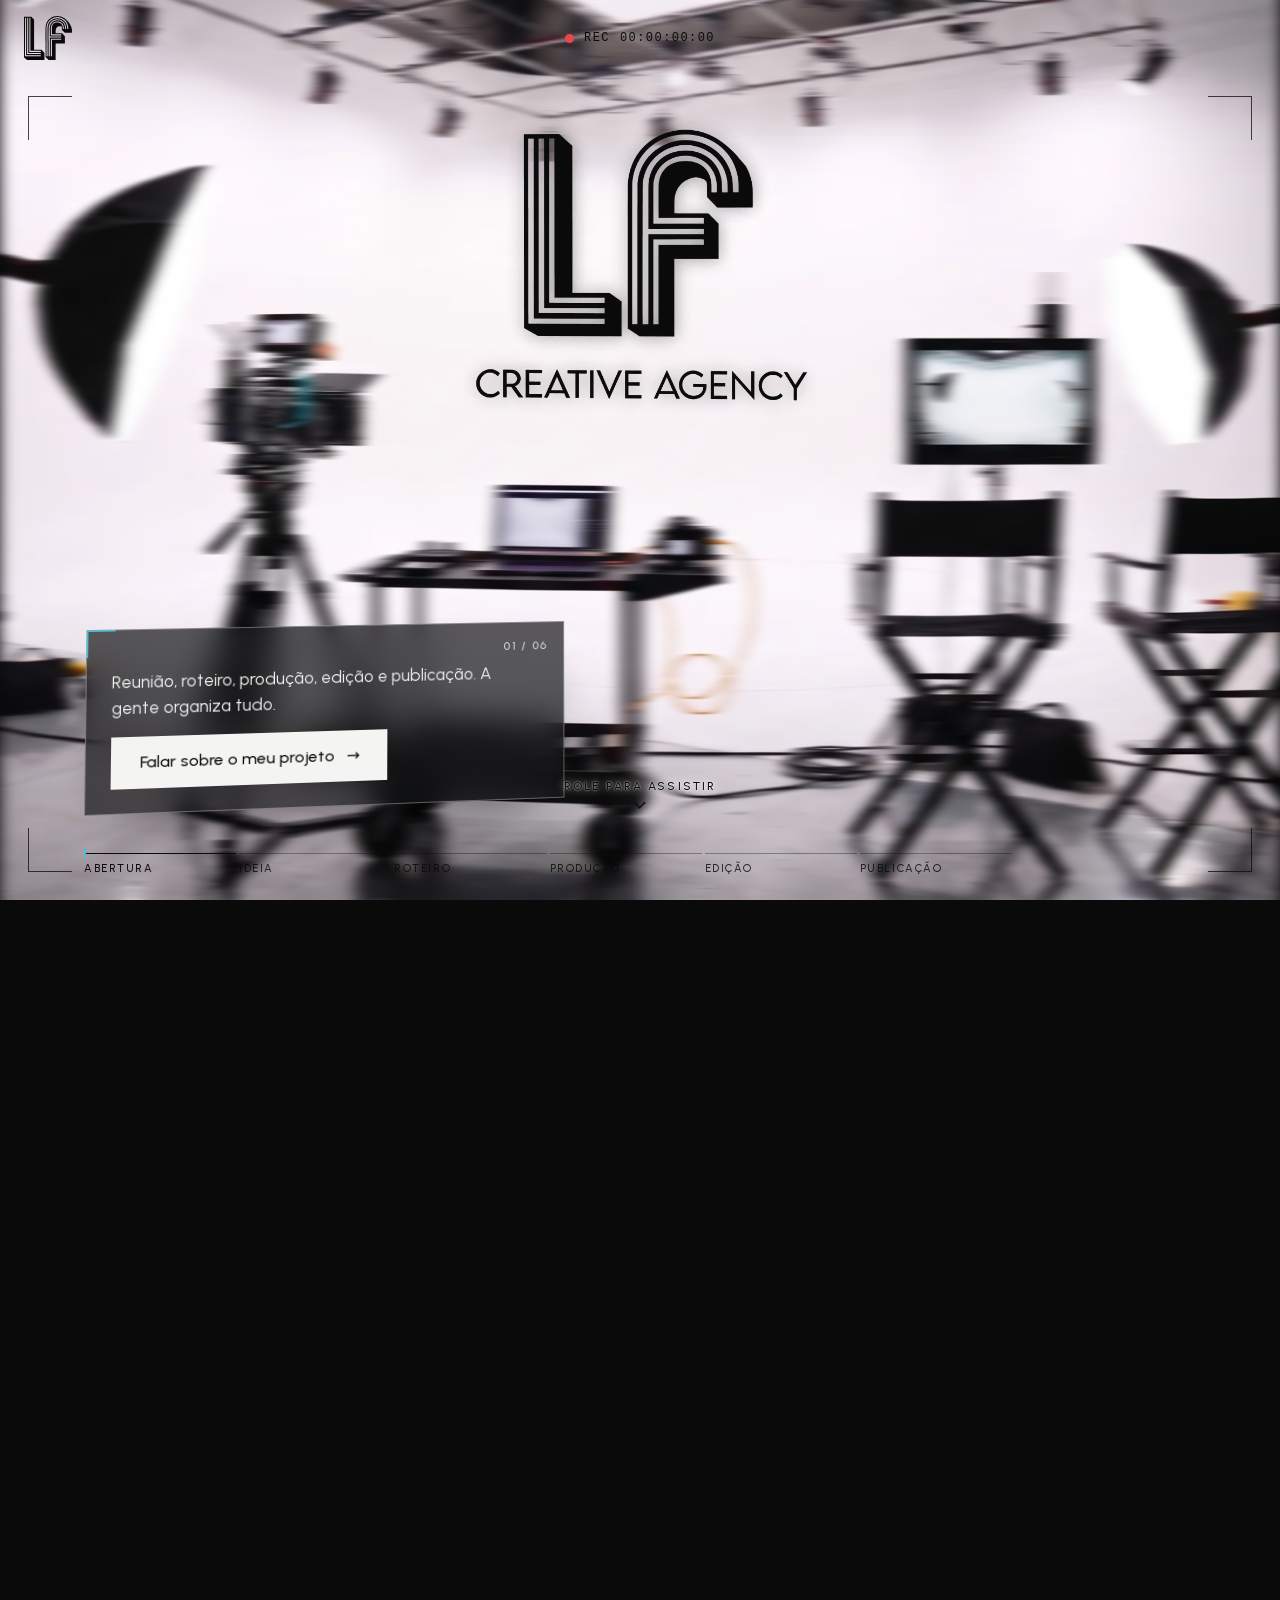
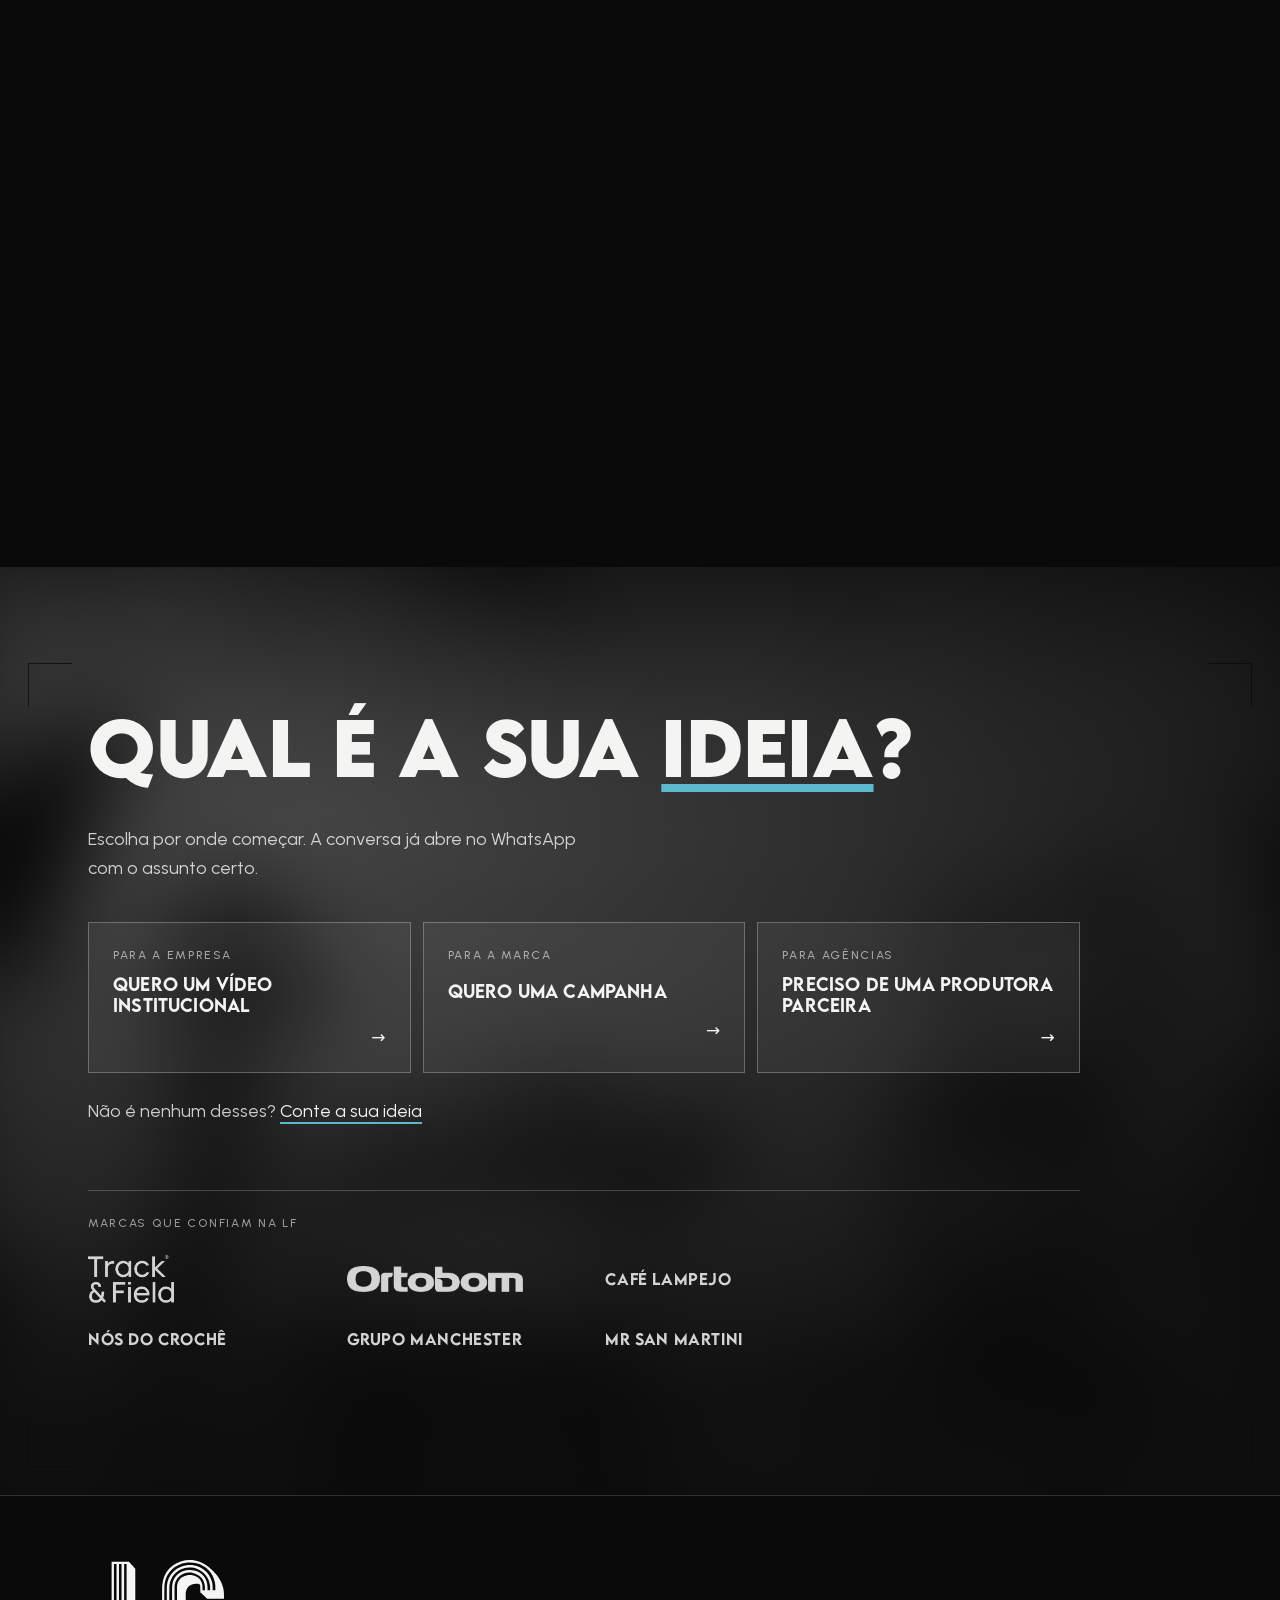
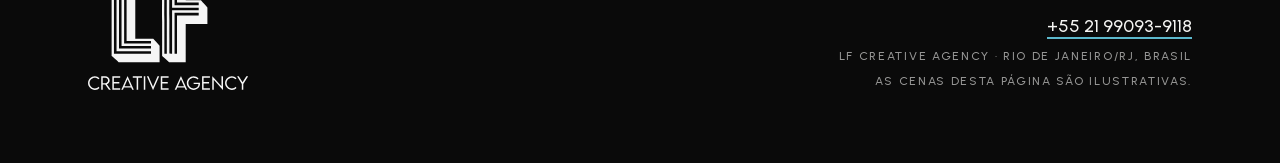
==== audiovisual/index.html @ ac3bd22b "LP de audiovisual: vídeos verticais leves para celular Co-Authored-By: Claude Sonnet 5.5 <noreply@an" ====
<!DOCTYPE html>
<html lang="pt-BR">
<head>
<meta charset="UTF-8">
<meta name="viewport" content="width=device-width, initial-scale=1.0">
<title>Produção audiovisual | LF Creative Agency</title>
<meta name="description" content="Reunião, roteiro, produção, edição e publicação. A LF Creative organiza a produção audiovisual da sua empresa, da ideia à tela.">
<meta name="theme-color" content="#0A0A0A">
<!-- PRÉVIA: página no ar sem indexação. Remover esta linha quando estiver pronta para o público. -->
<meta name="robots" content="noindex, nofollow">
<link rel="canonical" href="https://lfcreative.com.br/audiovisual/">

<!-- Open Graph -->
<meta property="og:title" content="Produção audiovisual | LF Creative Agency">
<meta property="og:description" content="Reunião, roteiro, produção, edição e publicação. A gente organiza tudo.">
<meta property="og:image" content="https://lfcreative.com.br/audiovisual/assets/img/og-audiovisual.jpg">
<meta property="og:image:width" content="1200">
<meta property="og:image:height" content="630">
<meta property="og:type" content="website">
<meta property="og:url" content="https://lfcreative.com.br/audiovisual/">
<meta name="twitter:card" content="summary_large_image">

<script type="application/ld+json">{"@context": "https://schema.org", "@type": "ProfessionalService", "name": "LF Creative Agency", "url": "https://lfcreative.com.br/audiovisual/", "image": "https://lfcreative.com.br/audiovisual/assets/img/og-audiovisual.jpg", "telephone": "+55 21 99093-9118", "address": {"@type": "PostalAddress", "addressLocality": "Rio de Janeiro", "addressRegion": "RJ", "addressCountry": "BR"}, "areaServed": "BR", "description": "Produção audiovisual para empresas: reunião, roteiro, produção, filmagem, edição e publicação.", "makesOffer": [{"@type": "Offer", "itemOffered": {"@type": "Service", "name": "Filme publicitário"}}, {"@type": "Offer", "itemOffered": {"@type": "Service", "name": "Vídeo institucional"}}, {"@type": "Offer", "itemOffered": {"@type": "Service", "name": "Fashion film"}}, {"@type": "Offer", "itemOffered": {"@type": "Service", "name": "Conteúdo para redes sociais"}}]}</script>

<link rel="icon" href="../favicon.ico" sizes="any">
<link rel="icon" type="image/png" sizes="32x32" href="../favicon-32x32.png">
<link rel="apple-touch-icon" sizes="180x180" href="../apple-touch-icon.png">

<link rel="preload" href="assets/fonts/lemonmilk-bold.woff2" as="font" type="font/woff2" crossorigin>
<link rel="preload" href="assets/fonts/urbanist-latin.woff2" as="font" type="font/woff2" crossorigin>

<link rel="stylesheet" href="base.css?v=2026-10-12a">
<link rel="stylesheet" href="audiovisual.css?v=2026-10-21a">

<!-- Google Tag Manager: colar o mesmo snippet da LP geral quando o ID real existir -->
</head>
<body>
<script>document.documentElement.classList.add('carregando')</script>
<div class="claquete" aria-hidden="true">
  <img src="assets/img/logo-lf-monograma-preto.svg" alt="" width="72" height="66">
  <span></span>
</div>
<!-- Google Tag Manager (noscript): colar junto com o snippet do head -->

<!-- Desfoque de movimento horizontal, usado no giro de câmera entre as cenas -->
<svg width="0" height="0" style="position:absolute" aria-hidden="true" focusable="false">
  <filter id="borrao-h" x="-8%" width="116%" y="0" height="100%" color-interpolation-filters="sRGB"><feGaussianBlur in="SourceGraphic" stdDeviation="0 0"/></filter>
</svg>

<a class="pular" href="#conteudo">Pular para o conteúdo</a>

<header class="cabecalho">
  <div class="container">
    <a href="../" class="marca" aria-label="LF Creative Agency, página inicial">
      <img src="assets/img/logo-lf-monograma-preto.svg" alt="LF Creative Agency" width="48" height="44">
    </a>
    <a class="btn btn-compacto" data-cta="av_header_whatsapp" href="https://wa.me/5521990939118?text=Ol%C3%A1%2C%20vim%20pela%20p%C3%A1gina%20de%20produ%C3%A7%C3%A3o%20audiovisual%20e%20quero%20falar%20com%20a%20LF%20Creative." target="_blank" rel="noopener"><svg class="ico-wa" viewBox="0 0 24 24" width="18" height="18" aria-hidden="true"><path fill="none" stroke="currentColor" stroke-width="1.8" stroke-linejoin="round" d="M4 5h16v11H10l-6 4z"/></svg>Fale com a gente</a>
  </div>
</header>

<main id="conteudo">

<!-- FILME: seis cenas, do set à entrega. Com JS vira um palco fixo que troca de cena na rolagem;
     sem JS ou com "reduzir movimento", as cenas ficam empilhadas como seções comuns. -->
<section class="filme" id="filme" aria-label="Produção audiovisual em seis cenas">
  <div class="palco">
    <article class="cena cena-abertura" id="cena-abertura" data-nome="Abertura" style="--foco:50%" data-tom="claro" data-video="assets/video/set.mp4">
      <div class="cena-midia">
        <img src="assets/img/cena-set-1920.webp" srcset="assets/img/cena-set-1100.webp 1100w, assets/img/cena-set-1920.webp 1920w" sizes="100vw" width="1920" height="1072" alt="Estúdio de gravação montado, com fundo infinito branco, câmera, monitor de direção e duas cadeiras vazias." decoding="async" fetchpriority="high">
      </div>
      <div class="cena-texto">
        <div class="cena-titulo">
          <!-- Vinheta 3D aprovada do logo (ID VISUAL/Vinheta do logo), em silhueta preta lisa, sem brilho, com fundo transparente (WebM com alfa; HEVC com alfa no Safari). Toca uma vez e para no quadro final. -->
          <video class="logo-3d" muted playsinline preload="none" aria-hidden="true" width="700" height="600"></video>
          <img class="logo-fixo" src="assets/img/logo-lf-preto.svg" alt="LF Creative Agency" width="160" height="130">
          <h1 class="so-leitor">LF Creative Agency: produção audiovisual</h1>   <!-- título só para o Google e leitores de tela -->
        </div>
        <div class="cena-painel">
          <p class="cena-apoio">Reunião, roteiro, produção, edição e publicação. A gente organiza tudo.</p>
          <a class="btn" data-cta="av_abertura_whatsapp" href="https://wa.me/5521990939118?text=Ol%C3%A1%2C%20vi%20a%20p%C3%A1gina%20de%20produ%C3%A7%C3%A3o%20audiovisual%20da%20LF%20e%20quero%20conversar%20sobre%20um%20projeto%20de%20v%C3%ADdeo." target="_blank" rel="noopener">Falar sobre o meu projeto</a>
          <p class="cena-numero rotulo" aria-hidden="true">01 / 06</p>
        </div>
      </div>
    </article>
    <!-- Capítulos do filme (19/10/2026). Cada vídeo com data-uma-vez toca uma vez e para no último quadro;
         depois aparece a seta "Continuar" e, sem clique em 2 s, a página desce sozinha.
         data-entrada="continua": a cena entra por fusão, sem giro, porque continua a imagem da anterior. -->
    <article class="cena" id="cena-ideia" data-nome="Ideia" data-compacto data-lado-cel="topo" style="--foco:50%; --painel-l:30rem" data-video="assets/video/ideia.mp4" data-uma-vez data-dur="8.7">
      <div class="cena-midia">
        <img src="assets/img/cena-ideia-1920.webp" srcset="assets/img/cena-ideia-1100.webp 1100w, assets/img/cena-ideia-1920.webp 1920w" sizes="100vw" width="1920" height="1072" alt="Um avião de papel voa sobre a orla do Rio de Janeiro ao entardecer e entra pela janela de um apartamento até pousar numa mesa de trabalho." decoding="async" loading="lazy">
      </div>
      <div class="cena-texto">
        <div class="cena-painel">
          <div class="cena-titulo">
            <h2>Tudo começa<br> com uma <em>ideia</em></h2>
          </div>
          <p class="cena-apoio">Pode ser um rascunho, uma frase ou só uma vontade.</p>
          <a class="cena-link" data-cta="av_ideia" href="https://wa.me/5521990939118?text=Ol%C3%A1%2C%20vi%20a%20p%C3%A1gina%20de%20audiovisual%20e%20quero%20contar%20a%20minha%20ideia%20de%20v%C3%ADdeo." target="_blank" rel="noopener">Contar a minha ideia</a>
          <p class="cena-numero rotulo" aria-hidden="true">02 / 06</p>
        </div>
      </div>
    </article>
    <article class="cena" id="cena-roteiro" data-nome="Roteiro" data-compacto data-entrada="continua" style="--foco:50%; --painel-l:30rem" data-video="assets/video/roteiro.mp4" data-uma-vez data-dur="6.4">
      <div class="cena-midia">
        <img src="assets/img/cena-roteiro-1280.webp" width="1280" height="720" alt="Mãos pegam o avião de papel na mesa e o abrem: é um roteiro com um storyboard desenhado à mão de uma corrida na praia." decoding="async" loading="lazy">
      </div>
      <div class="cena-texto">
        <div class="cena-painel">
          <div class="cena-titulo">
            <p class="rotulo">Etapa 1</p>
            <h2>Reunião e <em>roteiro</em></h2>
          </div>
          <p class="cena-apoio">A gente ouve a sua ideia e transforma em roteiro, storyboard e plano de filmagem.</p>
          <a class="cena-link" data-cta="av_etapa_reuniao" href="https://wa.me/5521990939118?text=Ol%C3%A1%2C%20quero%20marcar%20uma%20conversa%20sobre%20um%20v%C3%ADdeo%20para%20a%20minha%20empresa." target="_blank" rel="noopener">Marcar uma conversa</a>
          <p class="cena-numero rotulo" aria-hidden="true">03 / 06</p>
        </div>
      </div>
    </article>
    <article class="cena" id="cena-producao" data-nome="Produção" data-entrada="continua" style="--foco:50%" data-lado="baixo" data-video="">
      <div class="cena-midia">
        <img class="quadro on" data-video="assets/video/praia-storyboard.mp4" data-dur="5.2" src="assets/img/cena-storyboard-1280.webp" width="1280" height="720" alt="A câmera entra no primeiro quadro do storyboard e o desenho vira a gravação: o cinegrafista da LF filma na mão um casal correndo no calçadão da praia." decoding="async" loading="lazy">
        <img class="quadro" data-video="assets/video/moda.mp4" src="assets/img/cena-moda-1920.webp" srcset="assets/img/cena-moda-1100.webp 1100w, assets/img/cena-moda-1920.webp 1920w" sizes="100vw" width="1920" height="1072" alt="Equipe fotografa e filma uma modelo de vestido vermelho em uma escadaria de concreto." decoding="async" loading="lazy">
        <img class="quadro" src="assets/img/cena-carro-1920.webp" srcset="assets/img/cena-carro-1100.webp 1100w, assets/img/cena-carro-1920.webp 1920w" sizes="100vw" width="1920" height="1072" alt="Set montado em uma estrada de serra ao anoitecer, com um carro de faróis acesos." decoding="async" loading="lazy">
        <img class="quadro" data-video="assets/video/industria.mp4" src="assets/img/cena-industria-1920.webp" srcset="assets/img/cena-industria-1100.webp 1100w, assets/img/cena-industria-1920.webp 1920w" sizes="100vw" width="1920" height="1072" alt="Equipe de capacete e colete grava a entrevista de um diretor no pátio de um centro logístico." decoding="async" loading="lazy">
      </div>
      <div class="cena-texto">
        <div class="cena-painel">
          <div class="cena-titulo">
            <p class="rotulo">Etapa 2</p>
            <h2>Produção <em>audiovisual</em></h2>
          </div>
          <p class="cena-apoio">Em estúdio ou em campo, com equipe própria.</p>
          <ul class="cena-palavras">
            <li class="on">Direção de arte</li>
            <li>Luz e equipamento</li>
            <li>Locação e diárias</li>
            <li>Equipe</li>
          </ul>
          <a class="cena-link" data-cta="av_etapa_producao" href="https://wa.me/5521990939118?text=Ol%C3%A1%2C%20quero%20falar%20sobre%20a%20produ%C3%A7%C3%A3o%20de%20um%20v%C3%ADdeo%20com%20a%20LF%20Creative." target="_blank" rel="noopener">Falar sobre a minha produção</a>
          <p class="cena-numero rotulo" aria-hidden="true">04 / 06</p>
        </div>
      </div>
    </article>
    <article class="cena" id="cena-edicao" data-nome="Edição" style="--foco:50%" data-video="">
      <div class="cena-midia">
        <img src="assets/img/cena-edicao-1920.webp" srcset="assets/img/cena-edicao-1100.webp 1100w, assets/img/cena-edicao-1920.webp 1920w" sizes="100vw" width="1920" height="1072" alt="Editor de costas em uma ilha de edição, com os filmes na linha do tempo." decoding="async" loading="lazy">
      </div>
      <div class="cena-texto">
        <div class="cena-painel">
          <div class="cena-titulo">
            <p class="rotulo">Etapa 3</p>
            <h2><em>Edição</em></h2>
          </div>
          <p class="cena-apoio">Montagem, cor e som. Você assiste, pede ajustes e aprova.</p>
          <a class="cena-link" data-cta="av_etapa_edicao" href="https://wa.me/5521990939118?text=Ol%C3%A1%2C%20vi%20a%20etapa%20de%20edi%C3%A7%C3%A3o%20na%20p%C3%A1gina%20da%20LF%20e%20quero%20conversar%20sobre%20um%20projeto." target="_blank" rel="noopener">Falar sobre o meu projeto</a>
          <p class="cena-numero rotulo" aria-hidden="true">05 / 06</p>
        </div>
      </div>
    </article>
    <article class="cena" id="cena-publicacao" data-nome="Publicação" data-lado="direita" data-compacto style="--foco:32%; --painel-l:25rem" data-video="">
      <div class="cena-midia">
        <img src="assets/img/cena-entrega-1920.webp" srcset="assets/img/cena-entrega-1100.webp 1100w, assets/img/cena-entrega-1920.webp 1920w" sizes="100vw" width="1920" height="1072" alt="Avenida ao entardecer com o filme em um outdoor, em um painel de rua e na tela de um celular." decoding="async" loading="lazy">
      </div>
      <div class="cena-texto">
        <div class="cena-painel">
          <div class="cena-titulo">
            <p class="rotulo">Etapa 4</p>
            <h2><em>Publicação</em></h2>
          </div>
          <p class="cena-apoio">Nas redes, na rua e no shopping.</p>
          <a class="cena-link" data-cta="av_etapa_publicacao" href="https://wa.me/5521990939118?text=Ol%C3%A1%2C%20quero%20falar%20sobre%20um%20v%C3%ADdeo%20para%20a%20campanha%20da%20minha%20empresa." target="_blank" rel="noopener">Falar sobre a minha campanha</a>
          <p class="cena-numero rotulo" aria-hidden="true">06 / 06</p>
        </div>
      </div>
    </article>
    <button class="rolar" type="button" aria-label="Começar a sequência das etapas">
      <span>Role para assistir</span>
      <svg viewBox="0 0 24 24" width="22" height="22" aria-hidden="true"><path d="M6 9l6 6 6-6" fill="none" stroke="currentColor" stroke-width="1.6"/></svg>
    </button>
    <button class="seguir" type="button" aria-label="Ir para o próximo capítulo">   <!-- aparece quando o vídeo do capítulo termina -->
      <span>Continuar</span>
      <svg viewBox="0 0 24 24" width="22" height="22" aria-hidden="true"><path d="M6 9l6 6 6-6" fill="none" stroke="currentColor" stroke-width="1.6"/></svg>
    </button>
    <nav class="passos" aria-label="Cenas"></nav>
  </div>
</section>

<!-- FECHAMENTO -->
<section class="secao contato fim" id="contato">
  <div class="hud" aria-hidden="true"><i></i><i></i><i></i><i></i></div>
  <div class="container">
    <h2 class="revela">Qual é a sua <em>ideia</em>?</h2>
    <p class="fim-apoio revela">Escolha por onde começar. A conversa já abre no WhatsApp com o assunto certo.</p>
    <ul class="atalhos revela">
      <li><a class="atalho" data-cta="av_fim_institucional" href="https://wa.me/5521990939118?text=Ol%C3%A1%2C%20quero%20um%20v%C3%ADdeo%20institucional%20para%20a%20minha%20empresa." target="_blank" rel="noopener"><span class="rotulo">Para a empresa</span>Quero um vídeo institucional</a></li>
      <li><a class="atalho" data-cta="av_fim_campanha" href="https://wa.me/5521990939118?text=Ol%C3%A1%2C%20quero%20produzir%20o%20filme%20de%20uma%20campanha." target="_blank" rel="noopener"><span class="rotulo">Para a marca</span>Quero uma campanha</a></li>
      <li><a class="atalho" data-cta="av_fim_agencia" href="https://wa.me/5521990939118?text=Ol%C3%A1%2C%20sou%20de%20ag%C3%AAncia%20e%20quero%20conversar%20sobre%20a%20LF%20como%20produtora%20parceira." target="_blank" rel="noopener"><span class="rotulo">Para agências</span>Preciso de uma produtora parceira</a></li>
    </ul>
    <p class="fim-outra revela">Não é nenhum desses? <a data-cta="av_fim_outra" href="https://wa.me/5521990939118?text=Ol%C3%A1%2C%20vi%20a%20p%C3%A1gina%20de%20audiovisual%20e%20quero%20contar%20a%20minha%20ideia%20de%20v%C3%ADdeo.20Creative." target="_blank" rel="noopener">Conte a sua ideia</a></p>
    <div class="fim-clientes revela">
      <p class="rotulo">Marcas que confiam na LF</p>
      <ul>
        <li><img class="alto" src="assets/img/clientes/track-and-field.webp" alt="Track &amp; Field" width="627" height="350" loading="lazy"></li>
        <li><img src="assets/img/clientes/ortobom.webp" alt="Ortobom" width="523" height="77" loading="lazy"></li>
        <!-- Nomes em texto enquanto os arquivos de logo não chegam. Trocar por <img> quando o Breno enviar. -->
        <li class="marca-nome">Café Lampejo</li>
        <li class="marca-nome">Nós do Crochê</li>
        <li class="marca-nome">Grupo Manchester</li>
        <li class="marca-nome">Mr San Martini</li>
      </ul>
    </div>
  </div>
</section>

</main>

<footer class="rodape">
  <div class="container">
    <img class="rodape-logo" src="assets/img/logo-lf-preto.svg" alt="LF Creative Agency" width="160" height="130" loading="lazy">
    <div class="rodape-dados">
      <a data-cta="av_rodape_whatsapp" href="https://wa.me/5521990939118?text=Ol%C3%A1%2C%20encontrei%20o%20WhatsApp%20de%20voc%C3%AAs%20na%20p%C3%A1gina%20de%20produ%C3%A7%C3%A3o%20audiovisual." target="_blank" rel="noopener">+55 21 99093-9118</a>
      <p class="rotulo">LF Creative Agency · Rio de Janeiro/RJ, Brasil</p>
      <p class="rotulo">As cenas desta página são ilustrativas.</p>
    </div>
  </div>
</footer>

<script src="base.js?v=2026-10-12a"></script>
<script src="audiovisual.js?v=2026-10-21a"></script>
</body>
</html>
---- audiovisual/base.css ----
/* ============================================
   LF Creative — Landing Page Geral
   Direção minimal (manual de marca, revisão 10/2026):
   fundo gelo liso, LEMON MILK Bold em caixa alta nos títulos,
   traço ciano sob uma palavra, linhas finas, botão preto.
   Sem gradiente, sem sombra, sem teal, sem seção escura.
   ============================================ */

@font-face {
  font-family: 'LEMON MILK';
  src: url('assets/fonts/lemonmilk-medium.woff2') format('woff2');
  font-weight: 500;
  font-style: normal;
  font-display: swap;
}
@font-face {
  font-family: 'LEMON MILK';
  src: url('assets/fonts/lemonmilk-bold.woff2') format('woff2');
  font-weight: 700;
  font-style: normal;
  font-display: swap;
}
/* Urbanist: fonte de texto e rótulos (licença aberta OFL, arquivo variável, subconjunto latino) */
@font-face {
  font-family: 'Urbanist';
  src: url('assets/fonts/urbanist-latin.woff2') format('woff2');
  font-weight: 400 500;
  font-style: normal;
  font-display: swap;
}

:root {
  /* Cores (manual de marca, p. 06) */
  --cor-gelo: #F4F4F2;      /* fundo padrão */
  --cor-preto: #0A0A0A;     /* títulos, botão, logo */
  --cor-ciano: #5CB8CC;     /* só traço e sublinhado, nunca texto nem botão */
  --cor-texto: #3D3D3D;     /* parágrafos */
  --cor-rotulo: #6B7076;    /* rótulos, datas, números */
  --cor-metal-a: #9CA3AA;   /* detalhes */
  --cor-linha: #D4D7DA;     /* divisores (Metálico B) */

  /* Tipografia */
  --fonte-titulo: 'LEMON MILK', 'Poppins', sans-serif;
  --fonte-texto: 'Urbanist', 'Inter', system-ui, sans-serif;

  --t-h1: clamp(1.75rem, 1rem + 4.2vw, 4.25rem);
  --t-h2: clamp(1.375rem, 1rem + 1.9vw, 2.5rem);
  --t-h3: 1rem;
  --t-texto: 1.0625rem;
  --t-rotulo: 0.75rem;

  /* Espaçamento (escala 8px) */
  --e-1: 8px;
  --e-2: 16px;
  --e-3: 24px;
  --e-4: 40px;
  --e-5: 64px;
  --e-6: 96px;
  --e-7: 144px;

  --margem: 20px;           /* margem lateral da página */
  --secao: var(--e-5);      /* respiro vertical entre seções */
  --largura: 1200px;

  --dur: 600ms;
  --curva: cubic-bezier(.2, .7, .2, 1);
}

/* ============================================
   Base
   ============================================ */
*, *::before, *::after { box-sizing: border-box; margin: 0; padding: 0; }
html { scroll-behavior: smooth; scroll-padding-top: 88px; -webkit-text-size-adjust: 100%; }
body {
  background: var(--cor-gelo);
  color: var(--cor-texto);
  font-family: var(--fonte-texto);
  font-size: var(--t-texto);
  font-weight: 400;
  line-height: 1.6;
  -webkit-font-smoothing: antialiased;
}
img { max-width: 100%; height: auto; display: block; }
ul, ol { list-style: none; }

h1, h2, h3 {
  font-family: var(--fonte-titulo);
  font-weight: 700;
  color: var(--cor-preto);
  text-transform: uppercase;
  line-height: 1.08;
  letter-spacing: -0.005em;
  text-wrap: balance;
}
h1 { font-size: var(--t-h1); line-height: 1.04; }
h2 { font-size: var(--t-h2); }
h3 { font-size: var(--t-h3); font-weight: 500; letter-spacing: .02em; line-height: 1.3; }
p { text-wrap: pretty; }

/* Traço ciano sob uma palavra do título: o único uso de cor da peça */
h1 em, h2 em {
  font-style: normal;
  text-decoration: underline;
  text-decoration-color: var(--cor-ciano);
  text-decoration-thickness: .11em;
  text-underline-offset: .09em;
  text-decoration-skip-ink: none;
}

/* Links: preto com sublinhado ciano */
a { color: var(--cor-preto); text-decoration: underline; text-decoration-color: var(--cor-ciano); text-decoration-thickness: 2px; text-underline-offset: 5px; }
a:hover { text-decoration-color: var(--cor-preto); }

/* Foco visível: preto, porque ciano sobre gelo não dá contraste */
a:focus-visible, button:focus-visible { outline: 2px solid var(--cor-preto); outline-offset: 3px; }

.container { width: 100%; max-width: var(--largura); margin: 0 auto; padding: 0 var(--margem); }

.pular {
  position: absolute; left: var(--margem); top: -100px; z-index: 100;
  background: var(--cor-preto); color: var(--cor-gelo); padding: 12px 16px; text-decoration: none;
}
.pular:focus { top: 12px; }

/* ============================================
   Componentes
   ============================================ */

/* Rótulo: Medium, caixa alta, espaçado */
.rotulo {
  font-family: var(--fonte-texto);
  font-size: var(--t-rotulo);
  font-weight: 500;
  letter-spacing: .14em;
  text-transform: uppercase;
  color: var(--cor-rotulo);
  line-height: 1.4;
}

/* Botão preto, texto claro, sem borda e sem arredondamento */
.btn {
  display: inline-flex;
  align-items: center;
  gap: 12px;
  min-height: 52px;
  padding: 14px 28px;
  background: var(--cor-preto);
  color: var(--cor-gelo);
  font-family: var(--fonte-texto);
  font-size: 1rem;
  font-weight: 500;
  line-height: 1.2;
  text-decoration: none;
  border: 0;
  border-radius: 0;
  cursor: pointer;
}
.btn::after { content: "\2192"; transition: transform 200ms var(--curva); }
.btn:hover::after { transform: translateX(4px); }
.btn-compacto { min-height: 44px; padding: 10px 20px; font-size: .9375rem; }

.link { font-weight: 500; }

.acoes { display: flex; flex-wrap: wrap; align-items: center; gap: var(--e-3) var(--e-4); }

/* Seção: linha fina no topo, rótulo numerado e título */
.secao { padding: var(--secao) 0; border-top: 1px solid var(--cor-linha); }
.secao-topo { margin-bottom: var(--e-4); }
.secao-topo .rotulo { margin-bottom: var(--e-2); }

/* ============================================
   Cabeçalho
   ============================================ */
.cabecalho {
  position: sticky; top: 0; z-index: 50;
  background: var(--cor-gelo);
  border-bottom: 1px solid var(--cor-linha);
}
.cabecalho .container { display: flex; align-items: center; justify-content: space-between; gap: var(--e-3); min-height: 72px; }
.marca { display: inline-flex; text-decoration: none; }
.marca img { height: 40px; width: auto; }   /* monograma: abaixo de 140 px de largura o wordmark some */
.menu { display: none; }
.menu a { text-decoration: none; }
.menu a:hover { color: var(--cor-preto); }

/* ============================================
   Hero
   ============================================ */
.hero { padding: var(--e-5) 0 var(--secao); }
.hero h1 { max-width: 20ch; }
.hero h1 span { display: block; }
.hero h1 span + span { margin-top: .28em; }
.hero-apoio { max-width: 34rem; margin: var(--e-4) 0; font-size: 1.125rem; }

/* ============================================
   01 · O que fazemos
   ============================================ */
.frentes li { display: grid; grid-template-columns: 1fr; gap: var(--e-1); padding: var(--e-3) 0; border-top: 1px solid var(--cor-linha); }
.frentes li:last-child { border-bottom: 1px solid var(--cor-linha); }
.frentes h3 { font-size: 1.125rem; }

/* ============================================
   02 · Pra quem
   ============================================ */
.pra-quem p { max-width: 36rem; margin-bottom: var(--e-4); }

/* ============================================
   03 · Prova
   ============================================ */
.prova-foto { aspect-ratio: 4 / 5; width: 100%; object-fit: cover; object-position: 50% 52%; margin-bottom: var(--e-4); }
.prova-lista li { padding: var(--e-3) 0; border-top: 1px solid var(--cor-linha); color: var(--cor-preto); font-weight: 500; }
.prova-lista li:last-child { border-bottom: 1px solid var(--cor-linha); }
.clientes { margin-top: var(--e-5); }
.clientes .rotulo { margin-bottom: var(--e-3); }
.clientes ul { display: grid; grid-template-columns: repeat(3, 1fr); border-top: 1px solid var(--cor-linha); border-left: 1px solid var(--cor-linha); }
.clientes li { display: flex; align-items: center; justify-content: center; height: 104px; padding: var(--e-2); border-right: 1px solid var(--cor-linha); border-bottom: 1px solid var(--cor-linha); }
.clientes img { max-height: 44px; max-width: min(150px, 100%); width: auto; object-fit: contain; }
.clientes img.alto { max-height: 64px; }
/* Espaço reservado: arquivo do logo ainda não recebido. Remover antes de publicar. */
.pendente { flex-direction: column; gap: 6px; text-align: center; outline: 1px dashed var(--cor-metal-a); outline-offset: -10px; }
.pendente strong { font-family: var(--fonte-titulo); font-weight: 500; font-size: .8125rem; letter-spacing: .04em; text-transform: uppercase; color: var(--cor-preto); line-height: 1.2; }
.pendente span { font-size: .6875rem; }

/* ============================================
   04 · Como funciona
   ============================================ */
.processo-destaque { max-width: 36rem; margin-bottom: var(--e-4); color: var(--cor-preto); font-weight: 500; font-size: 1.125rem; }
.etapas { display: grid; grid-template-columns: 1fr; position: relative; }
.etapas li { padding: var(--e-3) 0; border-top: 1px solid var(--cor-linha); position: relative; }
.etapas li:last-child { border-bottom: 1px solid var(--cor-linha); }
.etapas .rotulo { display: block; margin-bottom: var(--e-2); }
.etapas h3 { font-size: 1.125rem; margin-bottom: var(--e-1); }
/* Linha preta que avança etapa por etapa quando a seção entra na tela: mostra o processo andando */
.etapas li::before { content: ""; position: absolute; left: 0; top: -1px; width: 100%; height: 1px; background: var(--cor-preto); transform-origin: left center; }

/* ============================================
   05 · Contato
   ============================================ */
.contato { padding: var(--e-6) 0; }
.contato h2 { font-size: clamp(1.5rem, 1rem + 3vw, 3.25rem); max-width: 20ch; margin-bottom: var(--e-4); }

/* ============================================
   06 · Perguntas frequentes
   ============================================ */
.faq-item { padding: var(--e-3) 0; border-top: 1px solid var(--cor-linha); }
.faq-item:last-child { border-bottom: 1px solid var(--cor-linha); }
.faq-item h3 { font-family: var(--fonte-texto); font-weight: 500; font-size: 1.125rem; text-transform: none; letter-spacing: 0; margin-bottom: var(--e-1); text-wrap: pretty; }
.faq-item p { max-width: 40rem; }

/* ============================================
   Rodapé
   ============================================ */
.rodape { border-top: 1px solid var(--cor-linha); padding: var(--e-5) 0 var(--e-4); }
.rodape .container { display: grid; gap: var(--e-4); }
.rodape-logo { width: 160px; height: auto; }   /* logo completo: mínimo de 140 px de largura */
.rodape-dados { display: grid; gap: var(--e-1); }
.rodape-dados a { font-weight: 500; }

/* ============================================
   Movimento: discreto e com propósito
   (só com JS ativo e sem "reduzir movimento")
   ============================================ */
.com-movimento .revela { opacity: 0; transform: translateY(14px); transition: opacity var(--dur) var(--curva), transform var(--dur) var(--curva); }
.com-movimento .revela.visivel { opacity: 1; transform: none; }
/* O traço ciano aparece depois do título, para o olho chegar primeiro no texto */
.com-movimento h1 em, .com-movimento h2 em { text-decoration-color: transparent; transition: text-decoration-color 700ms ease 350ms; }
.com-movimento .visivel em, .com-movimento h1.visivel em { text-decoration-color: var(--cor-ciano); }
.com-movimento .etapas li::before { transform: scaleX(0); transition: transform 700ms var(--curva); }
.com-movimento .etapas.visivel li::before { transform: scaleX(1); }
.com-movimento .etapas.visivel li:nth-child(2)::before { transition-delay: 350ms; }
.com-movimento .etapas.visivel li:nth-child(3)::before { transition-delay: 700ms; }

@media (prefers-reduced-motion: reduce) {
  html { scroll-behavior: auto; }
  *, *::before, *::after { animation-duration: .01ms !important; transition-duration: .01ms !important; transition-delay: 0ms !important; }
}

/* ============================================
   Tablet (a partir de 768px)
   ============================================ */
@media (min-width: 768px) {
  :root { --margem: 40px; --secao: var(--e-6); --t-texto: 1.125rem; }
  .cabecalho .container { min-height: 80px; }
  .marca img { height: 44px; }
  .menu { display: flex; gap: var(--e-4); margin-left: auto; }
  .hero { padding-top: var(--e-6); }
  .hero-apoio { font-size: 1.25rem; }
  .frentes li { grid-template-columns: 56px 1fr; column-gap: var(--e-3); padding: var(--e-4) 0; }
  .frentes .rotulo { grid-row: span 2; padding-top: 6px; }
  .frentes h3 { font-size: 1.25rem; }
  .frentes p { max-width: 40rem; }
  .prova-corpo { display: grid; grid-template-columns: 5fr 7fr; gap: var(--e-5); align-items: start; }
  .prova-foto { margin-bottom: 0; }
  .clientes li { height: 128px; padding: var(--e-3); }
  .etapas { grid-template-columns: repeat(3, 1fr); column-gap: var(--e-4); }
  .etapas li { border-bottom: 0 !important; padding: var(--e-3) 0 0; }
  .rodape .container { grid-template-columns: 1fr auto; align-items: end; }
  .rodape-dados { text-align: right; justify-items: end; }
}

/* ============================================
   Desktop (a partir de 1200px)
   ============================================ */
@media (min-width: 1200px) {
  :root { --margem: 48px; --secao: var(--e-7); }
  .secao > .container.duas-colunas { display: grid; grid-template-columns: 5fr 7fr; column-gap: var(--e-5); align-items: start; }
  .duas-colunas .secao-topo { margin-bottom: 0; position: sticky; top: 128px; }
  .hero { padding-top: var(--e-7); }
  .frentes li { grid-template-columns: 56px 1fr 1.6fr; align-items: baseline; }
  .frentes .rotulo { grid-row: auto; padding-top: 0; }
  .contato { padding: var(--e-7) 0; }
}
---- audiovisual/audiovisual.css ----
/* ============================================
   LF Creative — LP de Produção Audiovisual
   Só o que é novo em relação à LP geral (../css/style.css):
   o filme em sete cenas, o painel flutuante de cada cena e o fechamento.
   A imagem ocupa a tela inteira e o texto fica num painel de vidro
   que flutua sobre ela, no canto, sem cobrir quem está em cena.
   ============================================ */

:root {
  --cor-rec: #E5484D;       /* ponto de gravação */
  --cor-palco: #16181A;     /* fundo de cena sem imagem */
}

/* ---------- Cenas empilhadas: padrão sem JS e com "reduzir movimento" ---------- */
.cena { border-bottom: 1px solid var(--cor-linha); }
.cena-midia { overflow: hidden; background: var(--cor-linha); }
.cena-midia img,
.cena-midia video { display: block; width: 100%; aspect-ratio: 16 / 9; object-fit: cover; object-position: var(--foco, 50%) 50%; }
.cena-texto { padding: var(--e-3) var(--margem) var(--e-4); }
.cena-painel { display: grid; gap: var(--e-2); }
.cena-titulo .rotulo { margin-bottom: var(--e-1); }
.cena h1, .cena h2 { font-size: clamp(1.75rem, 1rem + 3.4vw, 3.5rem); line-height: 1; }
.cena-abertura .cena-titulo { margin-bottom: var(--e-2); }
.cena-apoio { max-width: 34rem; }
.cena-painel .btn { justify-self: start; }
.cena-numero { display: none; }
.passos { display: none; }

/* ---------- Palco fixo: ligado pelo JS (classe .com-rolagem no <html>) ---------- */
.com-rolagem .filme { height: calc(var(--cenas, 5) * 100vh); }
.com-rolagem .palco {
  position: sticky; top: 0;
  height: 100vh; height: 100svh;
  overflow: hidden; background: var(--cor-preto);
}
.com-rolagem .cena {
  position: absolute; inset: 0; border-bottom: 0;
  opacity: 0; pointer-events: none;
  transition: opacity 700ms var(--curva), transform 900ms var(--curva);
}
.com-rolagem .cena.ativa { opacity: 1; pointer-events: auto; z-index: 2; }
.com-rolagem .cena-midia { position: absolute; inset: 0; filter: blur(12px) brightness(.8); transition: filter 900ms ease 150ms; }
.com-rolagem .cena.ativa .cena-midia { filter: none; }
.com-rolagem .cena-midia img,
.com-rolagem .cena-midia video { position: absolute; inset: 0; height: 100%; aspect-ratio: auto; transform: scale(1.045); transition: transform 7s ease-out; }
.com-rolagem .cena.ativa .cena-midia img,
.com-rolagem .cena.ativa .cena-midia video { transform: none; }
/* vídeo da cena: aparece em fade por cima da imagem, quando começa a tocar */
.com-rolagem .cena-midia video.cena-video { opacity: 0; transition: opacity 900ms ease, transform 7s ease-out; }
.com-rolagem .cena-midia video.cena-video.tocando { opacity: 1; }

/* Cena com vários quadros (produção): a passagem de um quadro para o outro é um giro de câmera,
   igual ao das cenas. O quadro que sai acelera para a esquerda; o que entra chega pela direita,
   passa um pouco do ponto e assenta. O vídeo de um quadro acompanha a imagem dele. */
.com-rolagem .cena .cena-midia :is(img.quadro, video.quadro-video),
.com-rolagem .cena.ativa .cena-midia :is(img.quadro, video.quadro-video) { opacity: 1; transform: translateX(104%); transition: none; }
.com-rolagem .cena .cena-midia :is(img.quadro, video.quadro-video).on { transform: none; }
.com-rolagem .cena.ativa .cena-midia :is(img.quadro, video.quadro-video).on { animation: entra-quadro 980ms cubic-bezier(.3, .75, .2, 1) both; }
.com-rolagem .cena.ativa .cena-midia :is(img.quadro, video.quadro-video).on.primeiro { animation: none; }
.com-rolagem .cena.ativa .cena-midia :is(img.quadro, video.quadro-video).saiu { animation: sai-quadro 560ms cubic-bezier(.7, 0, .84, 0) both; }
@keyframes entra-quadro {
  0%   { transform: translate3d(104%, 0, 0) scale(1.08) rotate(.4deg); }
  46%  { transform: translate3d(-1.1%, .3%, 0) scale(1.045) rotate(-.14deg); }
  74%  { transform: translate3d(.35%, -.12%, 0) scale(1.02) rotate(.05deg); }
  100% { transform: none; }
}
@keyframes sai-quadro {
  0%   { transform: none; }
  100% { transform: translate3d(-106%, 0, 0) scale(1.08) rotate(-.4deg); }
}

/* Palavras que entram junto com os quadros da produção. Sem JS, aparecem todas. */
.cena-palavras { display: flex; flex-wrap: wrap; gap: 8px; }
.cena-palavras li { padding: 6px 12px; border: 1px solid currentColor; font-size: .8125rem; letter-spacing: .06em; text-transform: uppercase; line-height: 1.2; }
.com-rolagem .cena-palavras { min-height: 76px; align-content: flex-start; }
.com-rolagem .cena-palavras li { display: none; border-color: var(--vidro-borda); }
.com-rolagem .cena-palavras li.on { display: block; }
.com-rolagem .cena-palavras li.nova { border-color: var(--cor-ciano); animation: palavra-entra 400ms var(--curva) both; }   /* só opacidade e deslocamento */
@keyframes palavra-entra { from { opacity: 0; transform: translateY(8px); } }

/* Cena ainda sem imagem: aviso só de prévia, sai quando a imagem for gerada */
.cena-pendente { display: grid; place-items: center; aspect-ratio: 16 / 9; background: var(--cor-palco); color: rgba(244, 244, 242, .6); font-size: .875rem; letter-spacing: .08em; text-transform: uppercase; }
.com-rolagem .cena-pendente { position: absolute; inset: 0; aspect-ratio: auto; }

/* Camada do texto: cobre a cena e posiciona o painel no canto */
.com-rolagem .cena-texto {
  position: absolute; inset: 0; z-index: 3; padding: 0;
  pointer-events: none; perspective: 1100px;
}

/* Painel flutuante: vidro fosco, borda fina e leve inclinação em 3D.
   --gx e --gy vêm do JS e acompanham o mouse; no celular ficam em zero. */
.com-rolagem .cena-painel {
  --vidro: rgba(12, 14, 16, .68);
  --vidro-borda: rgba(244, 244, 242, .34);
  --vidro-texto: var(--cor-gelo);
  --vidro-rotulo: rgba(244, 244, 242, .86);
  position: absolute; left: 84px; bottom: 84px;
  width: min(var(--painel-l, 30rem), calc(100% - 168px));
  gap: var(--e-2); padding: var(--e-3) var(--e-4) var(--e-3) var(--e-3);
  pointer-events: auto;
  color: var(--vidro-texto);
  background: var(--vidro);
  border: 1px solid var(--vidro-borda);
  -webkit-backdrop-filter: blur(18px) saturate(1.25); backdrop-filter: blur(18px) saturate(1.25);
  box-shadow: 0 30px 60px -28px rgba(0, 0, 0, .55);
  transform-origin: 0 100%;
  transform: rotateY(calc(7deg + var(--gx, 0deg))) rotateX(calc(2deg + var(--gy, 0deg))) translateY(18px);
  opacity: 0;
  transition: transform 900ms var(--curva) 250ms, opacity 600ms ease 250ms;
}
.com-rolagem .cena.ativa .cena-painel { opacity: 1; transform: rotateY(calc(7deg + var(--gx, 0deg))) rotateX(calc(2deg + var(--gy, 0deg))); }
/* marca de canto: o único ponto de ciano do painel, além do traço do título */
.com-rolagem .cena-painel::before {
  content: ""; position: absolute; left: -1px; top: -1px; width: 28px; height: 28px;
  border-left: 2px solid var(--cor-ciano); border-top: 2px solid var(--cor-ciano);
}
.com-rolagem .cena-painel h2 { color: var(--vidro-texto); font-size: clamp(1.75rem, 1rem + 2.4vw, 3.25rem); }
.com-rolagem .cena-painel .rotulo { color: var(--vidro-rotulo); }
.com-rolagem .cena-painel .cena-apoio { color: var(--vidro-texto); font-size: 1.0625rem; line-height: 1.5; }
.com-rolagem .cena-numero { display: block; position: absolute; right: var(--e-2); top: var(--e-2); }
.com-rolagem .cena-painel .btn { background: var(--cor-gelo); color: var(--cor-preto); }

/* Painel à direita: para cenas em que a equipe ocupa o canto esquerdo. Só em telas largas. */
@media (min-width: 768px) {
  .com-rolagem .cena[data-lado="direita"] .cena-painel {
    left: auto; right: 84px; bottom: 108px; transform-origin: 100% 100%;   /* acima do botão de conversa */
    transform: rotateY(calc(-7deg + var(--gx, 0deg))) rotateX(calc(2deg + var(--gy, 0deg))) translateY(18px);
  }
  .com-rolagem .cena[data-lado="direita"].ativa .cena-painel { transform: rotateY(calc(-7deg + var(--gx, 0deg))) rotateX(calc(2deg + var(--gy, 0deg))); }
}

/* Painel em faixa baixa: para a cena de produção, em que há gente dos dois lados.
   Fica rente à base, largo e baixo, cobrindo só o chão. Só em telas largas. */
@media (min-width: 768px) {
  .com-rolagem .cena[data-lado="baixo"] .cena-painel {
    left: 84px; right: 84px; bottom: 104px; width: auto;
    grid-template-columns: auto minmax(0, 1fr); align-items: center; gap: var(--e-1) var(--e-4);
    padding: var(--e-2) var(--e-5) var(--e-2) var(--e-3);
    transform-origin: 50% 100%;
    transform: rotateX(calc(5deg + var(--gy, 0deg))) rotateY(var(--gx, 0deg)) translateY(18px);
  }
  .com-rolagem .cena[data-lado="baixo"].ativa .cena-painel { transform: rotateX(calc(5deg + var(--gy, 0deg))) rotateY(var(--gx, 0deg)); }
  .com-rolagem .cena[data-lado="baixo"] .cena-titulo { grid-row: 1 / span 2; }
  @media (min-width: 1180px) { .com-rolagem .cena[data-lado="baixo"] .cena-painel { right: 268px; bottom: 56px; } }
  .com-rolagem .cena[data-lado="baixo"] .cena-painel { grid-template-columns: auto minmax(0, 1fr) auto; }
  .com-rolagem .cena[data-lado="baixo"] .cena-link { grid-column: 3; grid-row: 1 / span 2; align-self: center; margin-right: var(--e-4); white-space: nowrap; }
  .com-rolagem .cena[data-lado="baixo"] h2 { font-size: clamp(1.5rem, 1rem + 1.3vw, 2.25rem); white-space: nowrap; }
  .com-rolagem .cena[data-lado="baixo"] .cena-palavras { min-height: 34px; flex-wrap: nowrap; }
  @media (min-width: 1180px) { .com-rolagem .cena[data-lado="baixo"] h2 { font-size: 1.75rem; } .com-rolagem .cena[data-lado="baixo"] .cena-link { margin-right: var(--e-2); } }
}

/* Título em uma linha, para o painel ficar mais baixo (reunião: não cobre as mãos) */
@media (min-width: 768px) { .com-rolagem .cena[data-compacto] .cena-painel h2 { font-size: clamp(1.5rem, 1rem + 1.5vw, 2.375rem); white-space: nowrap; } }

/* Vidro claro: opção do seletor de prévia */
[data-painel="claro"].com-rolagem .cena-painel {
  --vidro: rgba(244, 244, 242, .58);
  --vidro-borda: rgba(255, 255, 255, .8);
  --vidro-texto: var(--cor-preto);
  --vidro-rotulo: var(--cor-texto);
}
[data-painel="claro"].com-rolagem .cena-painel .btn { background: var(--cor-preto); color: var(--cor-gelo); }

/* Abertura: a vinheta 3D do logo se forma no vazio do fundo infinito e o título entra embaixo dela.
   O vídeo tem fundo transparente. Se ele não tocar, fica o logo parado. */
.logo-3d { display: none; }
.so-leitor { position: absolute !important; width: 1px; height: 1px; padding: 0; margin: -1px; overflow: hidden; clip: rect(0 0 0 0); white-space: nowrap; border: 0; }
.logo-fixo { width: 160px; height: auto; margin-bottom: var(--e-2); }
.com-rolagem.logo-vivo .logo-fixo { display: none; }
.com-rolagem .logo-fixo { width: auto; height: clamp(150px, 30vh, 300px); margin: 0 auto var(--e-1); }
.com-rolagem.logo-vivo .logo-3d { display: block; width: auto; height: clamp(180px, 36vh, 360px); margin: 0 auto; }
.com-rolagem .cena-abertura .cena-titulo {
  position: absolute; left: 0; right: 0; top: 12%;
  margin: 0; padding: 0 var(--margem); text-align: center;
}
.com-rolagem .cena-abertura h1 { font-size: clamp(1.125rem, .8rem + 1.5vw, 2.125rem); letter-spacing: .06em; margin-top: var(--e-1); }
.com-rolagem .cena-abertura .cena-painel { padding-top: var(--e-4); }
.com-rolagem .marca { transition: opacity 400ms ease; }
.na-abertura.com-rolagem .marca { opacity: 0; pointer-events: none; }   /* o logo grande já está na cena */

/* O título entra palavra por palavra, saindo do desfoque, depois que o logo se forma */
.com-rolagem .cena-abertura h1 .p { display: inline-block; opacity: 0; transform: translateY(.45em); filter: blur(8px); }
.com-rolagem.pronto .cena-abertura.ativa h1 .p { animation: palavra 800ms var(--curva) calc(2300ms + var(--i) * 220ms) forwards; }
@keyframes palavra { to { opacity: 1; transform: none; filter: none; } }
.com-movimento.com-rolagem .cena-abertura h1 em { transition-delay: 3100ms; }

/* Link de conversa dentro do painel de cada etapa */
.cena-link { justify-self: start; font-weight: 500; font-size: .9375rem; }
.cena-link::after { content: "\2192"; display: inline-block; margin-left: 8px; transition: transform 200ms var(--curva); }
.cena-link:hover::after { transform: translateX(4px); }
.com-rolagem .cena-painel .cena-link { color: var(--vidro-texto); }

/* Transição de câmera (padrão): um giro rápido para o lado, como um chicote de câmera.
   A cena que sai acelera para fora, a que entra chega no embalo, passa um pouco do ponto e assenta,
   como uma câmera na mão. Durante o giro, a imagem ganha desfoque de movimento horizontal (filtro SVG,
   com a intensidade animada pelo JS). O texto não desfoca. */
[data-transicao="lateral"].com-rolagem .cena { opacity: 1; transform: translateX(104%); transition: transform 720ms cubic-bezier(.76, 0, .18, 1); }
[data-transicao="lateral"].com-rolagem .cena.antes { transform: translateX(-104%); }
[data-transicao="lateral"].com-rolagem .cena.ativa { transform: none; }
[data-transicao="lateral"].com-rolagem .cena.ativa .cena-midia { animation: assenta 1250ms cubic-bezier(.2, .7, .2, 1) both; }
[data-transicao="lateral"].com-rolagem .cena.ativa.de-tras .cena-midia { animation-name: assenta-volta; }
@keyframes assenta {
  0%   { transform: translate3d(3.2%, 0, 0) scale(1.07) rotate(.35deg); }
  52%  { transform: translate3d(-.7%, .25%, 0) scale(1.035) rotate(-.12deg); }
  78%  { transform: translate3d(.25%, -.1%, 0) scale(1.02) rotate(.04deg); }
  100% { transform: none; }
}
@keyframes assenta-volta {
  0%   { transform: translate3d(-3.2%, 0, 0) scale(1.07) rotate(-.35deg); }
  52%  { transform: translate3d(.7%, .25%, 0) scale(1.035) rotate(.12deg); }
  78%  { transform: translate3d(-.25%, -.1%, 0) scale(1.02) rotate(-.04deg); }
  100% { transform: none; }
}
.com-rolagem .palco.movendo .cena-midia { filter: url(#borrao-h); transition: none; }

/* Linha do tempo: as etapas como numa ilha de edição, com um cursor que anda com a rolagem */
.com-rolagem .passos {
  position: absolute; z-index: 5; left: 84px; right: 268px; bottom: 26px;   /* a direita fica livre para o botão de conversa */
  display: grid; grid-template-columns: repeat(var(--cenas, 5), 1fr); gap: 3px;
}
.passos button {
  padding: 9px 0 0; border: 0; border-top: 1px solid rgba(244, 244, 242, .38); background: none; cursor: pointer;
  font: 500 .6875rem/1 var(--fonte-texto); letter-spacing: .14em; text-transform: uppercase; text-align: left;
  color: rgba(244, 244, 242, .88); text-shadow: 0 1px 2px rgba(0, 0, 0, .95), 0 0 10px rgba(0, 0, 0, .7);
  transition: color 300ms, border-color 300ms;
}
.passos button:hover { color: var(--cor-gelo); }
.passos button[aria-current="true"] { color: var(--cor-gelo); border-top-color: var(--cor-gelo); }
.passos .cursor {
  position: absolute; top: -5px; left: calc(var(--p, 0) * 100%); width: 2px; height: 11px;
  background: var(--cor-ciano); pointer-events: none;
}
[data-tom="claro"] .passos button { color: rgba(10, 10, 10, .82); border-top-color: rgba(10, 10, 10, .35); text-shadow: none; }
[data-tom="claro"] .passos button[aria-current="true"] { color: var(--cor-preto); border-top-color: var(--cor-preto); }

/* Pausar e continuar a sequência automática, ao lado do REC */
.auto-ctl {
  position: absolute; z-index: 6; top: 22px; left: calc(50% + 118px); min-height: 32px; padding: 0 12px;
  border: 1px solid rgba(244, 244, 242, .34); background: rgba(12, 14, 16, .4); color: var(--cor-gelo); cursor: pointer;
  font: 500 .6875rem/1 ui-monospace, 'SF Mono', Menlo, monospace; letter-spacing: .12em; text-transform: uppercase;
}
.auto-ctl:hover { border-color: var(--cor-ciano); }
.hud.parado .hud-rec b { animation-play-state: paused; opacity: .35; }

/* Convite para rolar: só na abertura. Ao rolar ou clicar, o filme segue sozinho. */
.rolar { display: none; }
.com-rolagem .rolar {
  position: absolute; z-index: 6; left: 50%; bottom: 76px; transform: translateX(-50%);
  display: grid; justify-items: center; gap: 2px; padding: 8px 14px; border: 0; background: none; cursor: pointer;
  font: 500 .75rem/1 var(--fonte-texto); letter-spacing: .18em; text-transform: uppercase; color: var(--cor-preto);
  text-shadow: 0 0 10px rgba(255, 255, 255, .95), 0 0 2px rgba(255, 255, 255, .9);   /* lê sobre cabos e equipamento */
  opacity: 0; visibility: hidden; transition: opacity 500ms ease, visibility 0s 500ms;
}
.na-abertura.com-rolagem.pronto .rolar { opacity: 1; visibility: visible; transition: opacity 700ms ease 3400ms, visibility 0s; }   /* aparece depois que o logo e o título se formam */
.rolar svg { animation: desce 1.6s var(--curva) infinite; }
@keyframes desce { 0%, 100% { transform: translateY(0); opacity: .45; } 50% { transform: translateY(7px); opacity: 1; } }
.rolar:hover svg { animation-duration: .9s; }

/* Tela de carregamento: logo e uma linha, só enquanto a primeira cena carrega */
.claquete {
  position: fixed; inset: 0; z-index: 200; display: grid; place-content: center; justify-items: center; gap: 28px;
  background: var(--cor-preto); opacity: 0; visibility: hidden; transition: opacity 500ms ease, visibility 0s 500ms;
}
.carregando .claquete { opacity: 1; visibility: visible; transition: none; animation: some 400ms 4s forwards; }   /* some sozinha em 4 s se o JS falhar */
.claquete img { width: 72px; height: auto; filter: invert(1); }
.claquete span { width: 120px; height: 1px; background: rgba(244, 244, 242, .25); position: relative; overflow: hidden; }
.claquete span::after { content: ""; position: absolute; inset: 0; background: var(--cor-ciano); transform: translateX(-100%); animation: carrega 1.1s ease-in-out infinite; }
@keyframes carrega { to { transform: translateX(100%); } }
@keyframes some { to { opacity: 0; visibility: hidden; } }

/* ---------- Fechamento: continua imersivo. Fundo escuro com o set desfocado ao fundo. ---------- */
.fim {
  position: relative; overflow: hidden; border-top: 0;
  min-height: 100vh; min-height: 100svh; display: grid; align-items: center;
  grid-template-columns: minmax(0, 1fr);   /* sem isso o conteúdo estoura a largura no celular */
  background: var(--cor-preto); color: rgba(244, 244, 242, .82); text-align: left;
}
.fim::before {
  content: ""; position: absolute; inset: -48px;
  background: url("assets/img/cena-set-1100.webp") 50% 50% / cover;
  filter: blur(44px) brightness(.34) saturate(.6);
}
.fim::after { content: ""; position: absolute; inset: 0; background: radial-gradient(120% 85% at 22% 28%, rgba(10, 10, 10, .2), rgba(10, 10, 10, .88) 78%); }
.fim .container { position: relative; z-index: 5; }
.fim .hud { z-index: 4; }
.fim h2 { color: var(--cor-gelo); font-size: clamp(2rem, 1rem + 4.4vw, 4.75rem); line-height: 1.02; }
.fim-apoio { max-width: 32rem; margin: var(--e-3) 0 var(--e-4); font-size: 1.125rem; }
.fim .btn { background: var(--cor-gelo); color: var(--cor-preto); }
.atalhos { display: grid; grid-template-columns: repeat(auto-fit, minmax(230px, 1fr)); gap: 12px; max-width: 62rem; }
.atalho {
  display: grid; gap: 10px; height: 100%; padding: var(--e-3); text-decoration: none;
  font-family: var(--fonte-titulo); font-weight: 500; font-size: 1.0625rem; line-height: 1.25; text-transform: uppercase; letter-spacing: .01em;
  color: var(--cor-gelo); background: rgba(244, 244, 242, .06); border: 1px solid rgba(244, 244, 242, .28);
  -webkit-backdrop-filter: blur(12px); backdrop-filter: blur(12px);
  transition: border-color 250ms, background-color 250ms, transform 250ms var(--curva);
}
.atalho::after { content: "\2192"; font-family: var(--fonte-texto); justify-self: end; transition: transform 200ms var(--curva); }
.atalho:hover { border-color: var(--cor-ciano); background: rgba(244, 244, 242, .1); transform: translateY(-3px); }
.atalho:hover::after { transform: translateX(4px); }
.atalho .rotulo { color: rgba(244, 244, 242, .62); }
.fim-outra { margin-top: var(--e-3); }
.fim-clientes { margin-top: var(--e-5); padding-top: var(--e-3); border-top: 1px solid rgba(244, 244, 242, .22); max-width: 62rem; }
.fim-clientes .rotulo { color: rgba(244, 244, 242, .6); margin-bottom: var(--e-3); }
.fim-clientes ul { display: grid; grid-template-columns: repeat(2, minmax(0, 1fr)); align-items: center; gap: var(--e-3) var(--e-4); }
@media (min-width: 768px) { .fim-clientes ul { grid-template-columns: repeat(3, minmax(0, 1fr)); max-width: 46rem; } }
.fim-clientes img { height: 26px; width: auto; max-width: 100%; object-fit: contain; object-position: 0 50%; filter: invert(1); opacity: .85; }
.fim-clientes img.alto { height: 48px; }
.marca-nome { font-family: var(--fonte-titulo); font-weight: 500; font-size: .9375rem; letter-spacing: .04em; text-transform: uppercase; color: rgba(244, 244, 242, .85); }
.fim a:not(.btn), .rodape a { color: var(--cor-gelo); }
.fim a:not(.btn):hover, .rodape a:hover { text-decoration-color: var(--cor-gelo); }
.fim a:focus-visible, .rodape a:focus-visible, .com-rolagem .cena-painel a:focus-visible, .com-rolagem .cabecalho a:focus-visible { outline-color: var(--cor-gelo); }
.rodape { background: var(--cor-preto); border-top-color: rgba(244, 244, 242, .16); color: rgba(244, 244, 242, .82); }
.rodape .rotulo { color: rgba(244, 244, 242, .6); }
.rodape-logo { filter: invert(1); }
body { background: var(--cor-preto); }

/* ---------- Topo imersivo: sem barra. Logo e botão flutuam sobre a cena.
   Só com o palco ligado; sem JS volta o cabeçalho comum da LP geral. ---------- */
.com-rolagem .cabecalho {
  position: fixed; inset: 0 0 auto 0; z-index: 60;
  background: none; border-bottom: 0; pointer-events: none;
}
.com-rolagem .cabecalho .container { max-width: none; padding: 0 var(--e-3); min-height: 76px; }
.com-rolagem .cabecalho a { pointer-events: auto; }
.com-rolagem .marca img { height: 44px; filter: invert(1) drop-shadow(0 1px 8px rgba(0, 0, 0, .55)); transition: filter 500ms ease; }   /* logo branco sobre a cena */
[data-tom="claro"].com-rolagem .marca img { filter: none; }                                   /* logo preto sobre fundo claro */
.ico-wa { flex: none; }
.cabecalho .btn::after { content: none; }
.com-rolagem .cabecalho .btn {
  position: fixed; right: 44px; bottom: 40px; z-index: 61;
  transition: opacity 350ms ease, visibility 0s;
  background: rgba(12, 14, 16, .46); color: var(--cor-gelo);
  border: 1px solid rgba(244, 244, 242, .34);
  -webkit-backdrop-filter: blur(18px) saturate(1.25); backdrop-filter: blur(18px) saturate(1.25);
}

[data-conversa="off"].com-rolagem .cabecalho .btn { opacity: 0; visibility: hidden; pointer-events: none; transition: opacity 350ms ease, visibility 0s 350ms; }

/* ---------- Marca de gravação: REC e timecode no topo, entre o logo e o botão ---------- */
.hud { position: absolute; inset: 0; z-index: 4; pointer-events: none; color: var(--cor-gelo); font: 500 .75rem/1 ui-monospace, 'SF Mono', Menlo, monospace; letter-spacing: .12em; }
.hud-rec { position: absolute; left: 50%; top: 32px; transform: translateX(-50%); display: flex; align-items: center; gap: 10px; white-space: nowrap; text-shadow: 0 1px 3px rgba(0, 0, 0, .9), 0 0 12px rgba(0, 0, 0, .6); }
.hud.fora .hud-rec b { animation-play-state: paused; }
.hud-rec b { width: 9px; height: 9px; border-radius: 50%; background: var(--cor-rec); animation: pisca 1.2s steps(2, jump-none) infinite; }
@keyframes pisca { 50% { opacity: .15; } }
/* Cantos de enquadramento, como o visor da câmera */
.hud i { position: absolute; width: 44px; height: 44px; border: 0 solid rgba(244, 244, 242, .9); filter: drop-shadow(0 0 3px rgba(0, 0, 0, .55)); }
.hud i:nth-child(1) { left: 28px; top: 96px; border-left-width: 1px; border-top-width: 1px; }
.hud i:nth-child(2) { right: 28px; top: 96px; border-right-width: 1px; border-top-width: 1px; }
.hud i:nth-child(3) { left: 28px; bottom: 28px; border-left-width: 1px; border-bottom-width: 1px; }
.hud i:nth-child(4) { right: 28px; bottom: 28px; border-right-width: 1px; border-bottom-width: 1px; }
[data-tom="claro"] .hud i { border-color: rgba(10, 10, 10, .75); filter: none; }
/* Corte: a cada troca de cena os cantos do visor "buscam o foco" */
.hud.corte i { animation: foco 650ms var(--curva); }
@keyframes foco { 0% { width: 84px; height: 84px; opacity: .25; } 60% { width: 38px; height: 38px; opacity: 1; } 100% { width: 44px; height: 44px; } }
[data-tom="claro"] .hud { color: var(--cor-preto); }
[data-tom="claro"] .hud-rec { text-shadow: none; }
@media (max-width: 767px) {
  .hud-rec { top: 88px; }
  .hud i { width: 26px; height: 26px; }
  .hud i:nth-child(1), .hud i:nth-child(2) { top: 80px; }
  .hud i:nth-child(1) { left: 12px; }
  .hud i:nth-child(2) { right: 12px; }
  .hud i:nth-child(3), .hud i:nth-child(4) { display: none; }   /* embaixo fica o painel */
}

/* ---------- Tablet e computador ---------- */
@media (min-width: 768px) {
  .cena-texto { padding: var(--e-4) var(--e-5) var(--e-5); }
}

/* ---------- Celular: a foto horizontal é cortada em pé (--foco escolhe o que fica);
   o painel ocupa a largura, sem inclinação ---------- */
@media (max-width: 767px) {
  .com-rolagem .cena-painel {
    left: 12px; right: 12px; bottom: 44px; width: auto;   /* o ícone de conversa fica no canto inferior direito do painel */
    padding: var(--e-3) var(--e-3) var(--e-2);
    transform: translateY(18px);
  }
  .com-rolagem .cena.ativa .cena-painel { transform: none; }
  .com-rolagem .cena-abertura .cena-titulo { top: 14%; }
  .com-rolagem.logo-vivo .logo-3d { height: clamp(150px, 26vh, 240px); }
  .com-rolagem .rolar { bottom: auto; top: calc(14% + clamp(150px, 26vh, 240px) + 32px); }   /* entre o título e o painel */
  .com-rolagem .logo-fixo { height: clamp(120px, 20vh, 200px); }
  .com-rolagem .cena-abertura .cena-painel { padding-top: var(--e-4); }
  .com-rolagem .passos { left: 12px; right: 12px; bottom: 8px; }
  .com-rolagem .cabecalho .btn { right: 24px; bottom: 54px; width: 40px; min-height: 40px; padding: 0; gap: 0; justify-content: center; font-size: 0; }
  .com-rolagem .cena-palavras { min-height: 34px; }   /* no celular a linha do tempo fica só com os traços */
  .passos button { height: 28px; padding: 0; font-size: 0; border-top: 0; border-bottom: 2px solid rgba(244, 244, 242, .38); }
  .passos button[aria-current="true"] { border-bottom-color: var(--cor-gelo); }
  [data-tom="claro"] .passos button { border-bottom-color: rgba(10, 10, 10, .35); }
  [data-tom="claro"] .passos button[aria-current="true"] { border-bottom-color: var(--cor-preto); }
  .passos .cursor { top: auto; bottom: -4px; }
  .auto-ctl { top: 118px; left: auto; right: 12px; }
}

/* Sem suporte a desfoque de fundo: o vidro fica mais opaco para o texto continuar legível */
@supports not ((backdrop-filter: blur(1px)) or (-webkit-backdrop-filter: blur(1px))) {
  .com-rolagem .cena-painel { --vidro: rgba(12, 14, 16, .82); }
  [data-painel="claro"].com-rolagem .cena-painel { --vidro: rgba(244, 244, 242, .9); }
}

/* Painel no alto, só no celular: para cenas em que a ação acontece embaixo, no centro (voo do avião de papel) */
@media (max-width: 767px) {
  .com-rolagem .cena[data-lado-cel="topo"] .cena-painel { top: 160px; bottom: auto; transform: translateY(-18px); }
  .com-rolagem .cena[data-lado-cel="topo"].ativa .cena-painel { transform: none; }
}

/* Capítulos que continuam a imagem do anterior (data-entrada="continua"): troca por fusão, sem giro.
   Durante a passagem (data-passagem no html), nada desliza nem desfoca; a cena nova aparece por cima. */
.com-rolagem .cena[data-entrada="continua"] .cena-midia :is(img, video):not(.quadro):not(.quadro-video) { transform: none; }
[data-transicao="lateral"].com-rolagem .cena[data-entrada="continua"]:not(.ativa):not(.antes) { transform: none; opacity: 0; transition: opacity 600ms ease; }
[data-transicao="lateral"].com-rolagem .cena[data-entrada="continua"].ativa { opacity: 1; transition: opacity 600ms ease; }
[data-passagem="continua"][data-transicao="lateral"].com-rolagem .cena.antes { transform: none; transition: none; }
[data-passagem="continua"].com-rolagem .cena .cena-midia { filter: none; transition: none; animation: none; }

/* Fim do capítulo: seta "Continuar". Clicar desce; sem clique, a página desce sozinha em 2 s.
   A posição sobe acima do painel quando ele ocupa o meio da base (o JS ajusta o bottom). */
.seguir { display: none; }
.com-rolagem .seguir {
  position: absolute; z-index: 6; left: 50%; bottom: 76px; transform: translate(-50%, 8px);
  display: grid; justify-items: center; gap: 4px; padding: 12px 22px 8px; cursor: pointer;
  font: 500 .8125rem/1 var(--fonte-texto); letter-spacing: .18em; text-transform: uppercase; color: var(--cor-gelo);
  background: rgba(12, 14, 16, .62); border: 1px solid rgba(244, 244, 242, .34); border-radius: 999px;   /* mesmo vidro dos painéis: lê sobre qualquer imagem */
  -webkit-backdrop-filter: blur(10px); backdrop-filter: blur(10px);
  opacity: 0; visibility: hidden; transition: opacity 400ms ease, transform 400ms var(--curva), visibility 0s 400ms;
}
.fim-capitulo.com-rolagem:not(.na-abertura) .seguir { opacity: 1; visibility: visible; transform: translate(-50%, 0); transition: opacity 500ms ease, transform 500ms var(--curva), visibility 0s; }
.seguir svg { animation: desce 1.6s var(--curva) infinite; }
.seguir:hover svg { animation-duration: .9s; }
.seguir:hover { border-color: var(--cor-ciano); }
.seguir:focus-visible { outline: 2px solid var(--cor-ciano); outline-offset: 4px; }
@media (max-width: 767px) { .com-rolagem .seguir { bottom: 52px; } }

/* Cada cena isola as próprias camadas: sem isso, numa passagem por fusão (cena sem transform),
   o texto e o logo de uma cena de baixo apareciam por cima da imagem da cena ativa. */
.com-rolagem .cena { isolation: isolate; }
[data-passagem="continua"].com-rolagem .cena:not(.ativa) .cena-texto { opacity: 0; transition: opacity 180ms ease; }
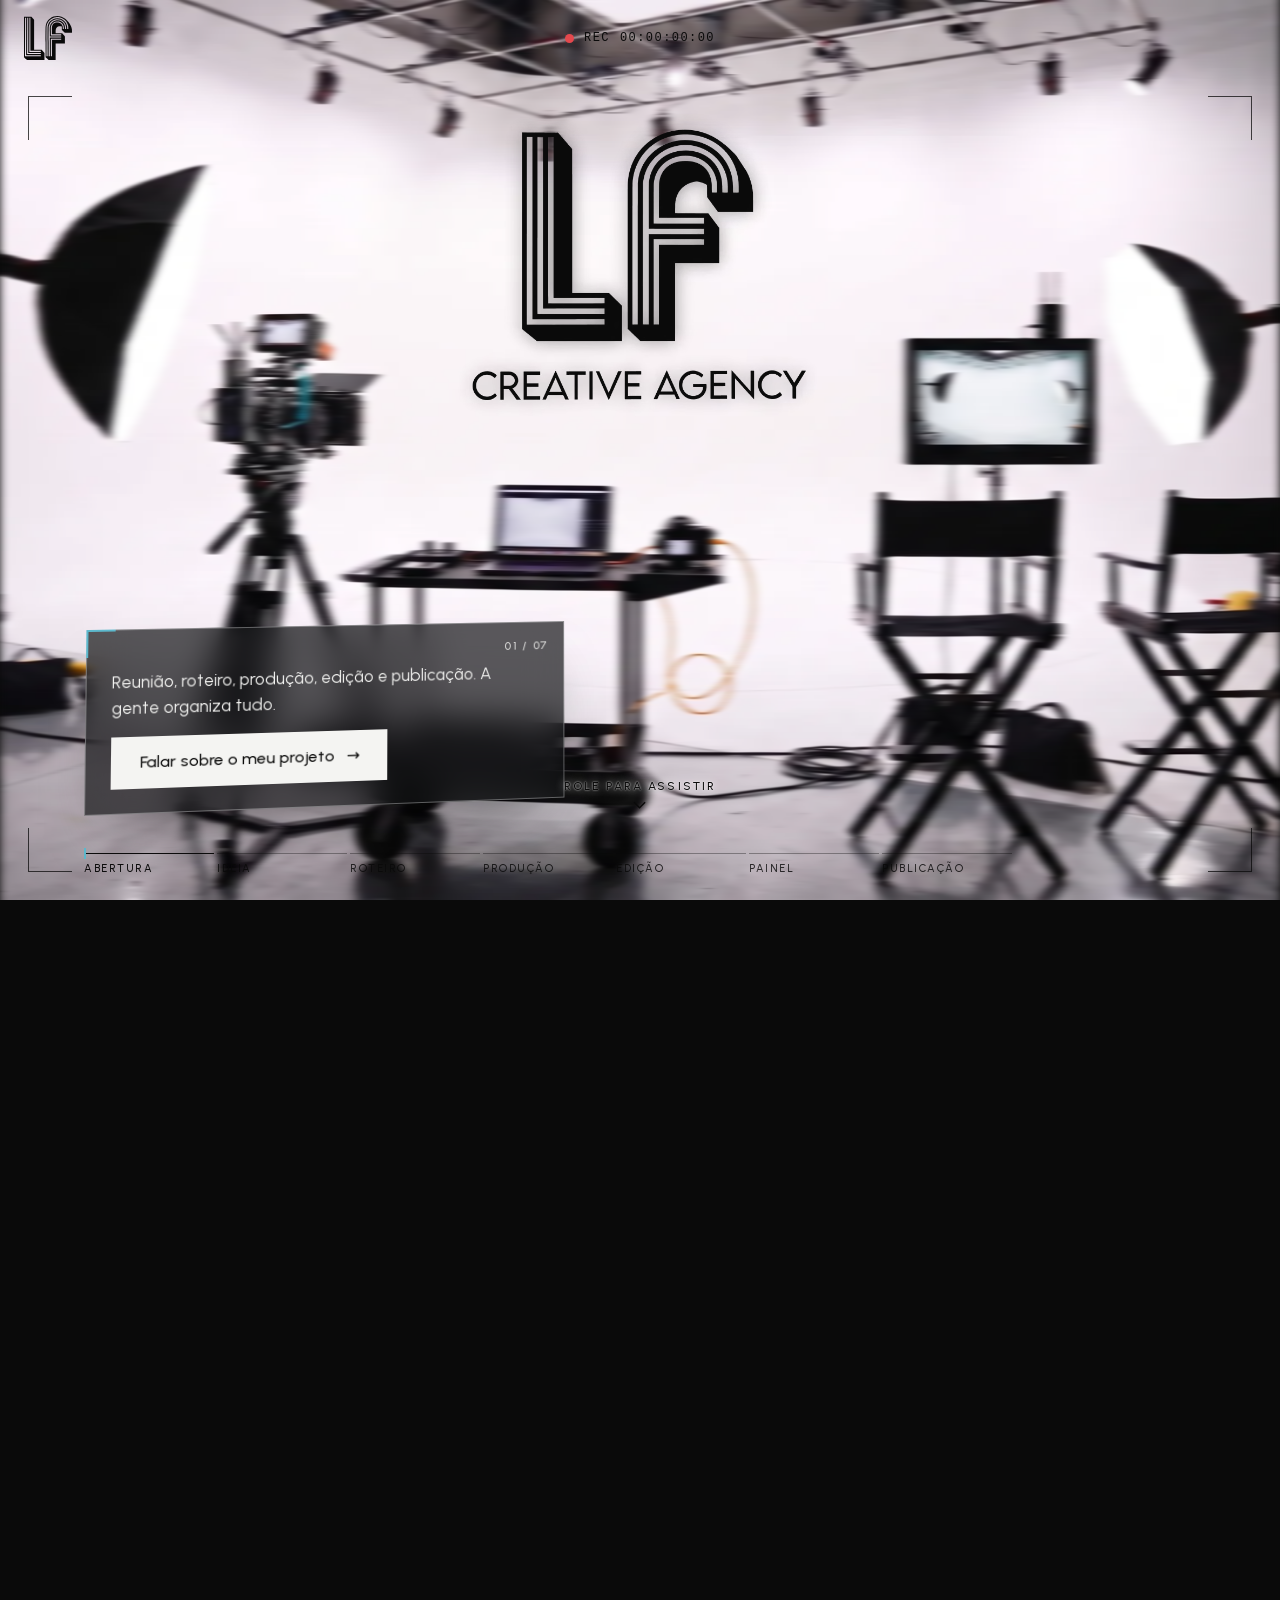
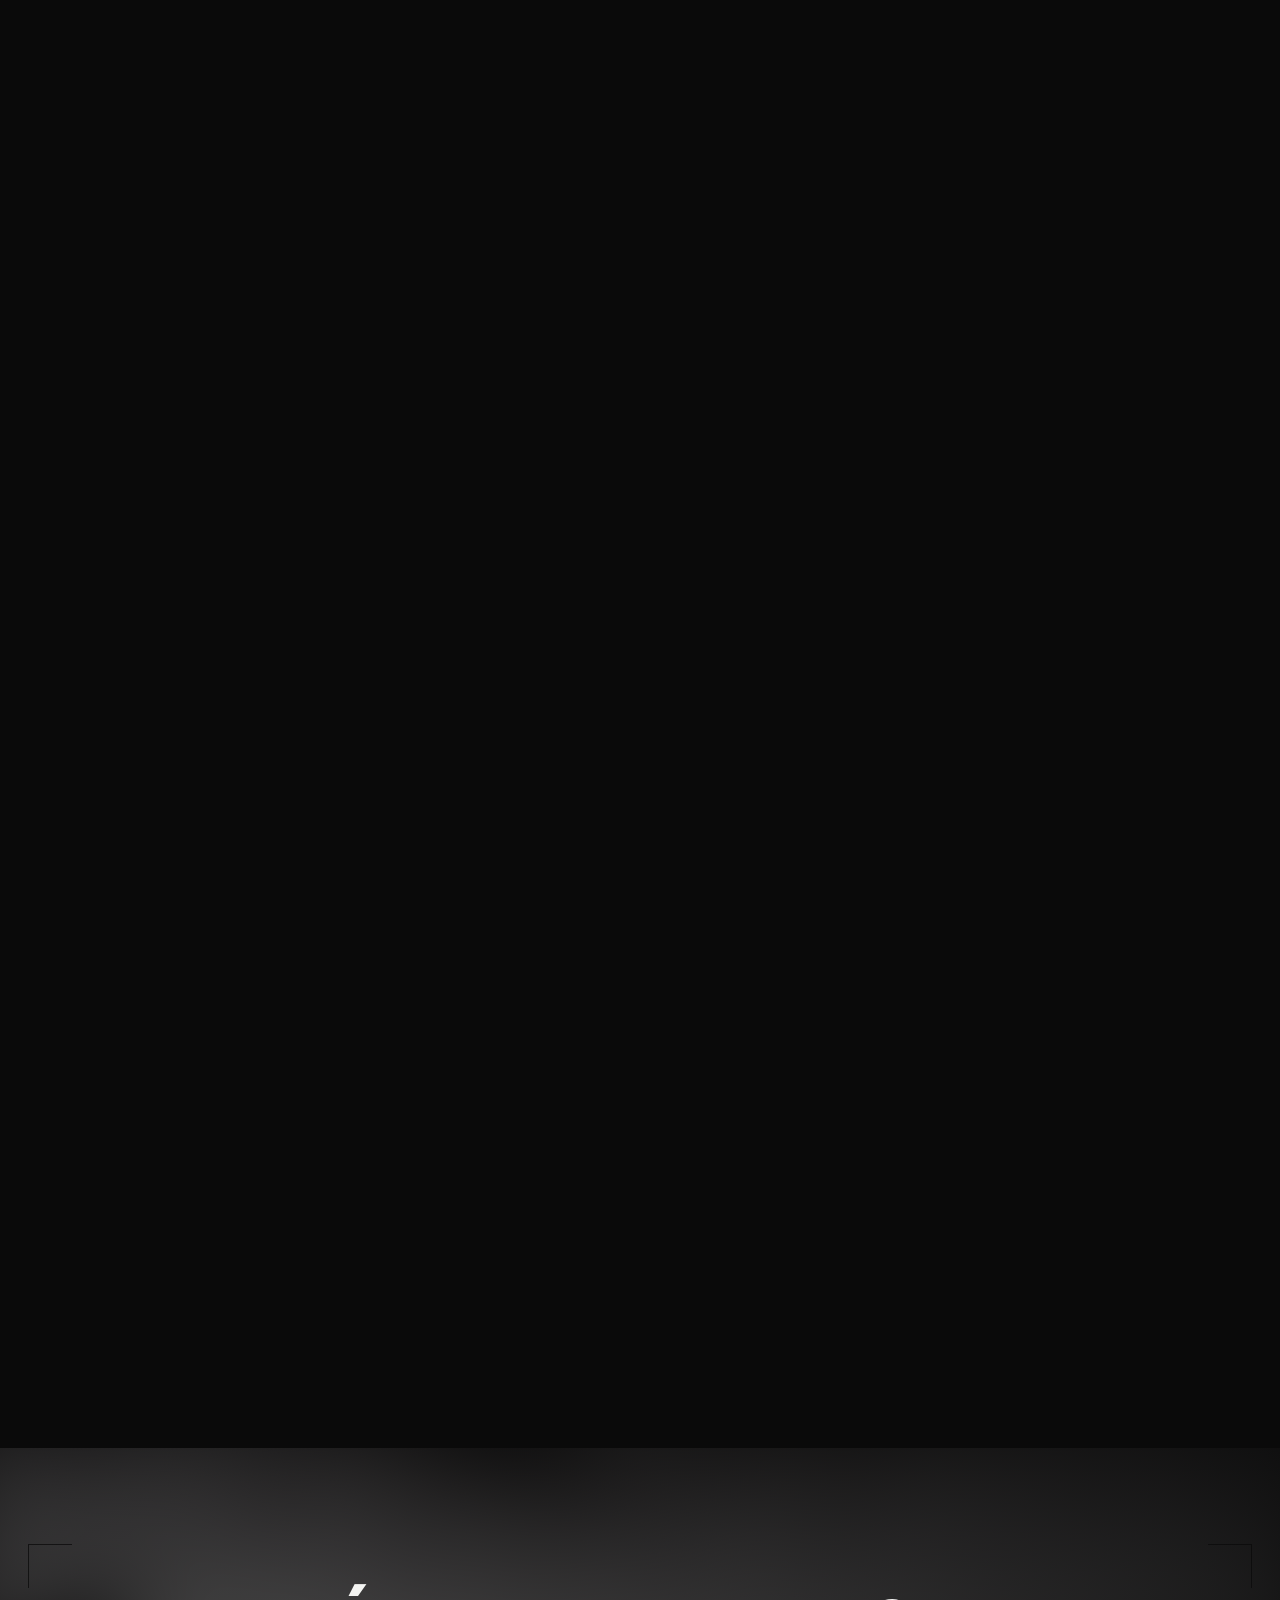
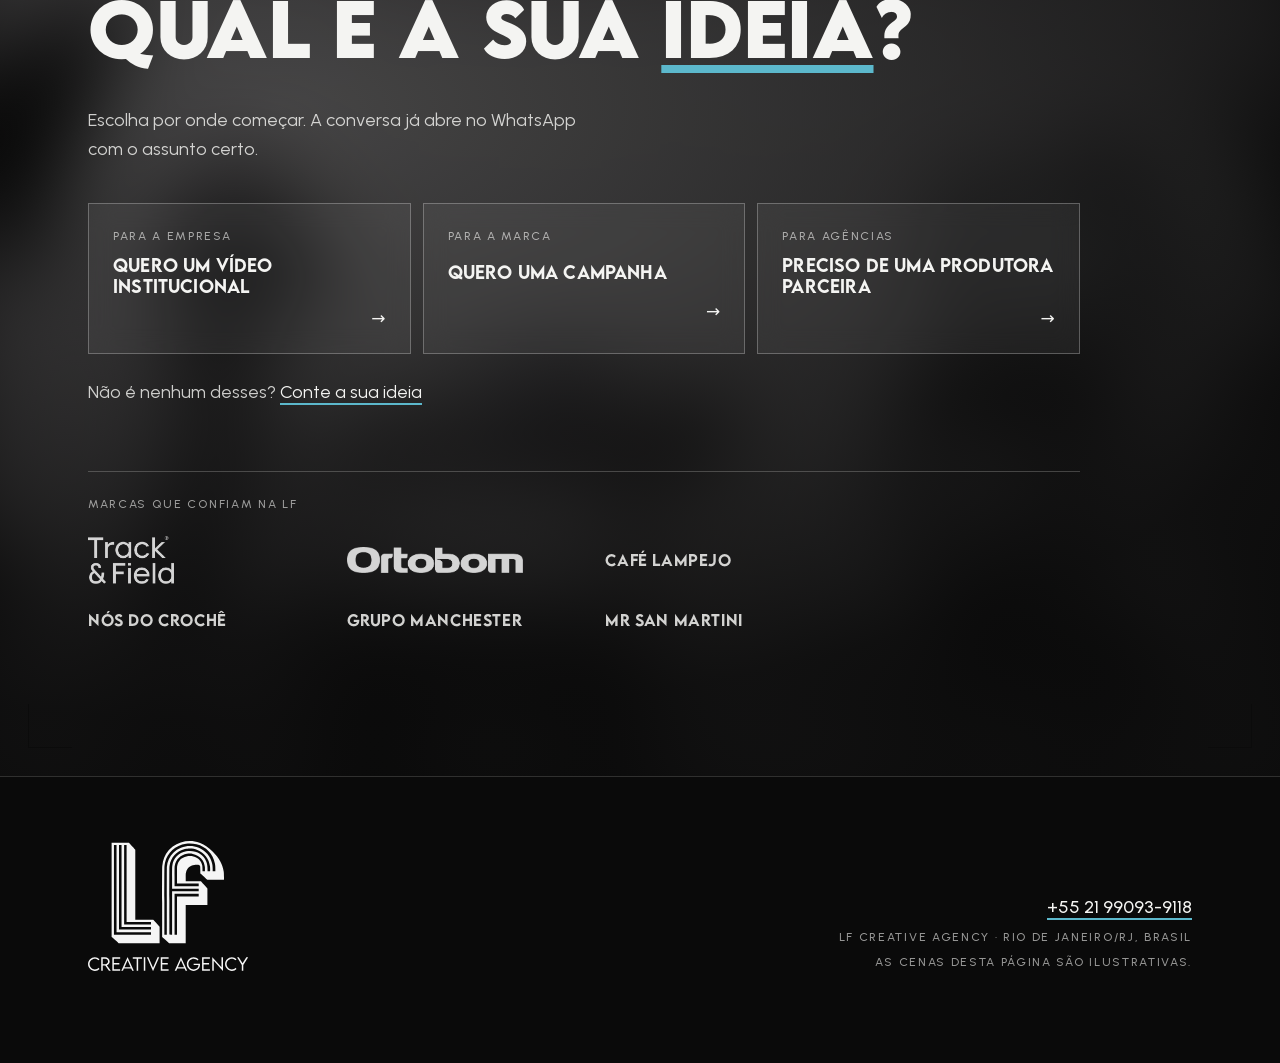
==== commit aceeb616: "LP de audiovisual: cena do painel do cliente com demonstração que roda sozinha Co-Authored-By: Claud" ====
--- a/audiovisual/index.html
+++ b/audiovisual/index.html
@@ -30,7 +30,7 @@
 <link rel="preload" href="assets/fonts/urbanist-latin.woff2" as="font" type="font/woff2" crossorigin>
 
 <link rel="stylesheet" href="base.css?v=2026-10-12a">
-<link rel="stylesheet" href="audiovisual.css?v=2026-10-21a">
+<link rel="stylesheet" href="audiovisual.css?v=2026-10-21d">
 
 <!-- Google Tag Manager: colar o mesmo snippet da LP geral quando o ID real existir -->
 </head>
@@ -60,9 +60,9 @@
 
 <main id="conteudo">
 
-<!-- FILME: seis cenas, do set à entrega. Com JS vira um palco fixo que troca de cena na rolagem;
+<!-- FILME: sete cenas, do set à entrega. Com JS vira um palco fixo que troca de cena na rolagem;
      sem JS ou com "reduzir movimento", as cenas ficam empilhadas como seções comuns. -->
-<section class="filme" id="filme" aria-label="Produção audiovisual em seis cenas">
+<section class="filme" id="filme" aria-label="Produção audiovisual em sete cenas">
   <div class="palco">
     <article class="cena cena-abertura" id="cena-abertura" data-nome="Abertura" style="--foco:50%" data-tom="claro" data-video="assets/video/set.mp4">
       <div class="cena-midia">
@@ -78,7 +78,7 @@
         <div class="cena-painel">
           <p class="cena-apoio">Reunião, roteiro, produção, edição e publicação. A gente organiza tudo.</p>
           <a class="btn" data-cta="av_abertura_whatsapp" href="https://wa.me/5521990939118?text=Ol%C3%A1%2C%20vi%20a%20p%C3%A1gina%20de%20produ%C3%A7%C3%A3o%20audiovisual%20da%20LF%20e%20quero%20conversar%20sobre%20um%20projeto%20de%20v%C3%ADdeo." target="_blank" rel="noopener">Falar sobre o meu projeto</a>
-          <p class="cena-numero rotulo" aria-hidden="true">01 / 06</p>
+          <p class="cena-numero rotulo" aria-hidden="true">01 / 07</p>
         </div>
       </div>
     </article>
@@ -96,7 +96,7 @@
           </div>
           <p class="cena-apoio">Pode ser um rascunho, uma frase ou só uma vontade.</p>
           <a class="cena-link" data-cta="av_ideia" href="https://wa.me/5521990939118?text=Ol%C3%A1%2C%20vi%20a%20p%C3%A1gina%20de%20audiovisual%20e%20quero%20contar%20a%20minha%20ideia%20de%20v%C3%ADdeo." target="_blank" rel="noopener">Contar a minha ideia</a>
-          <p class="cena-numero rotulo" aria-hidden="true">02 / 06</p>
+          <p class="cena-numero rotulo" aria-hidden="true">02 / 07</p>
         </div>
       </div>
     </article>
@@ -112,7 +112,7 @@
           </div>
           <p class="cena-apoio">A gente ouve a sua ideia e transforma em roteiro, storyboard e plano de filmagem.</p>
           <a class="cena-link" data-cta="av_etapa_reuniao" href="https://wa.me/5521990939118?text=Ol%C3%A1%2C%20quero%20marcar%20uma%20conversa%20sobre%20um%20v%C3%ADdeo%20para%20a%20minha%20empresa." target="_blank" rel="noopener">Marcar uma conversa</a>
-          <p class="cena-numero rotulo" aria-hidden="true">03 / 06</p>
+          <p class="cena-numero rotulo" aria-hidden="true">03 / 07</p>
         </div>
       </div>
     </article>
@@ -137,7 +137,7 @@
             <li>Equipe</li>
           </ul>
           <a class="cena-link" data-cta="av_etapa_producao" href="https://wa.me/5521990939118?text=Ol%C3%A1%2C%20quero%20falar%20sobre%20a%20produ%C3%A7%C3%A3o%20de%20um%20v%C3%ADdeo%20com%20a%20LF%20Creative." target="_blank" rel="noopener">Falar sobre a minha produção</a>
-          <p class="cena-numero rotulo" aria-hidden="true">04 / 06</p>
+          <p class="cena-numero rotulo" aria-hidden="true">04 / 07</p>
         </div>
       </div>
     </article>
@@ -153,7 +153,24 @@
           </div>
           <p class="cena-apoio">Montagem, cor e som. Você assiste, pede ajustes e aprova.</p>
           <a class="cena-link" data-cta="av_etapa_edicao" href="https://wa.me/5521990939118?text=Ol%C3%A1%2C%20vi%20a%20etapa%20de%20edi%C3%A7%C3%A3o%20na%20p%C3%A1gina%20da%20LF%20e%20quero%20conversar%20sobre%20um%20projeto." target="_blank" rel="noopener">Falar sobre o meu projeto</a>
-          <p class="cena-numero rotulo" aria-hidden="true">05 / 06</p>
+          <p class="cena-numero rotulo" aria-hidden="true">05 / 07</p>
+        </div>
+      </div>
+    </article>
+    <!-- Painel do cliente: demonstração que roda sozinha (iframe com ?auto=1, carregado só quando a cena entra) -->
+    <article class="cena" id="cena-painel" data-tom="claro" data-nome="Painel" data-compacto data-lado="baixo" data-lado-cel="topo" style="--foco:50%" data-video="" data-dur="9.8">
+      <div class="cena-midia">
+        <img src="assets/img/cena-painel-1440.webp" width="1440" height="810" alt="Painel do cliente: os vídeos prontos para assistir, aprovar e baixar em tamanhos para site, Instagram e stories." decoding="async" loading="lazy">
+        <iframe class="painel-demo" title="Demonstração do painel do cliente" data-src="painel/?auto=1" tabindex="-1" aria-hidden="true"></iframe>
+      </div>
+      <div class="cena-texto">
+        <div class="cena-painel">
+          <div class="cena-titulo">
+            <h2>Tudo no seu <em>painel</em></h2>
+          </div>
+          <p class="cena-apoio">Arquivos, prazos e entregas em um lugar só.</p>
+          <a class="cena-link" data-cta="av_painel" href="https://wa.me/5521990939118?text=Ol%C3%A1%2C%20quero%20saber%20mais%20sobre%20o%20painel%20do%20cliente%20da%20LF." target="_blank" rel="noopener">Quero ver o painel</a>
+          <p class="cena-numero rotulo" aria-hidden="true">06 / 07</p>
         </div>
       </div>
     </article>
@@ -169,7 +186,7 @@
           </div>
           <p class="cena-apoio">Nas redes, na rua e no shopping.</p>
           <a class="cena-link" data-cta="av_etapa_publicacao" href="https://wa.me/5521990939118?text=Ol%C3%A1%2C%20quero%20falar%20sobre%20um%20v%C3%ADdeo%20para%20a%20campanha%20da%20minha%20empresa." target="_blank" rel="noopener">Falar sobre a minha campanha</a>
-          <p class="cena-numero rotulo" aria-hidden="true">06 / 06</p>
+          <p class="cena-numero rotulo" aria-hidden="true">07 / 07</p>
         </div>
       </div>
     </article>
@@ -226,6 +243,6 @@
 </footer>
 
 <script src="base.js?v=2026-10-12a"></script>
-<script src="audiovisual.js?v=2026-10-21a"></script>
+<script src="audiovisual.js?v=2026-10-21d"></script>
 </body>
 </html>
--- a/audiovisual/audiovisual.css
+++ b/audiovisual/audiovisual.css
@@ -436,3 +436,13 @@
    o texto e o logo de uma cena de baixo apareciam por cima da imagem da cena ativa. */
 .com-rolagem .cena { isolation: isolate; }
 [data-passagem="continua"].com-rolagem .cena:not(.ativa) .cena-texto { opacity: 0; transition: opacity 180ms ease; }
+
+/* Demonstração do painel do cliente: o iframe cobre a imagem de reserva e não recebe cliques */
+.com-rolagem .cena-midia iframe.painel-demo { position: absolute; inset: 0; width: 100%; height: 100%; border: 0; background: var(--cor-gelo); pointer-events: none; }
+.cena-midia iframe.painel-demo { display: none; }
+.com-rolagem .cena-midia iframe.painel-demo { display: block; }
+
+/* Cena do painel no celular: o painel de vidro vira só um título no alto, para a demonstração aparecer inteira */
+@media (max-width: 767px) {
+  .com-rolagem #cena-painel .cena-apoio, .com-rolagem #cena-painel .cena-link { display: none; }
+}
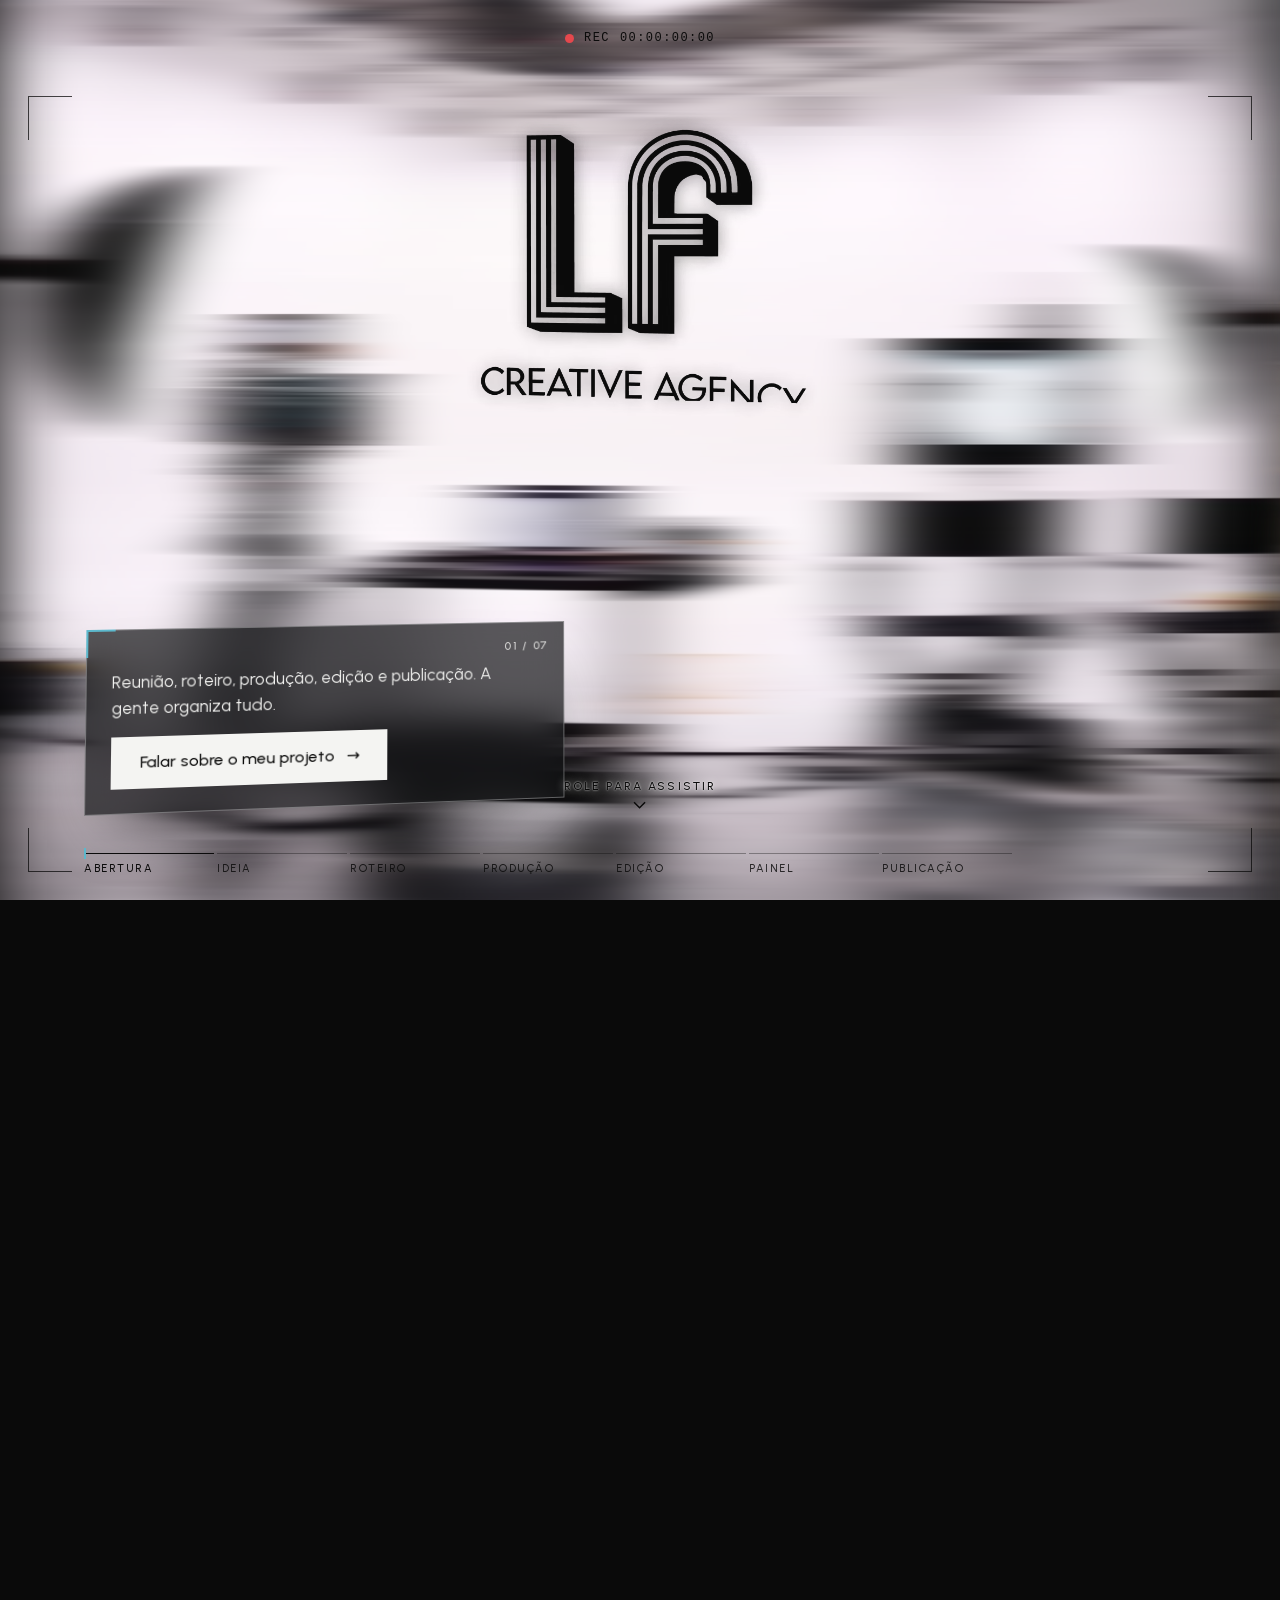
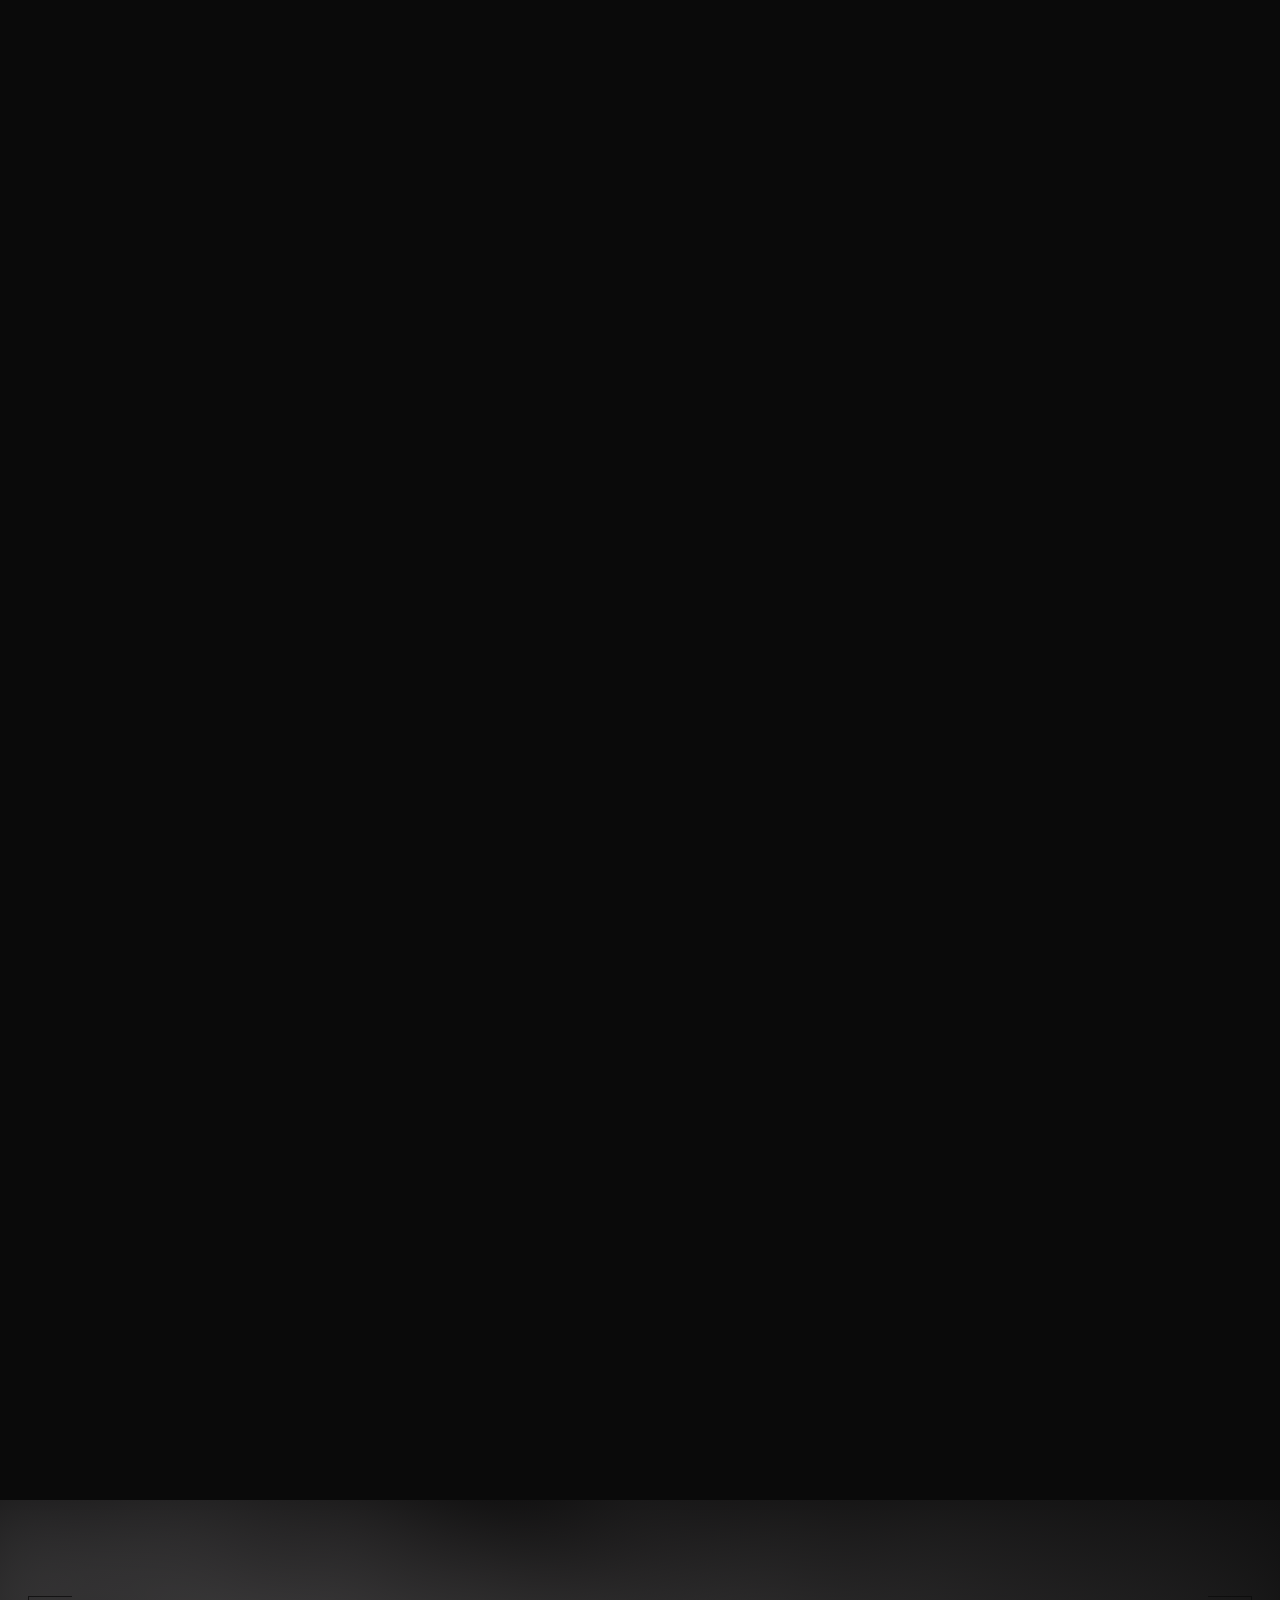
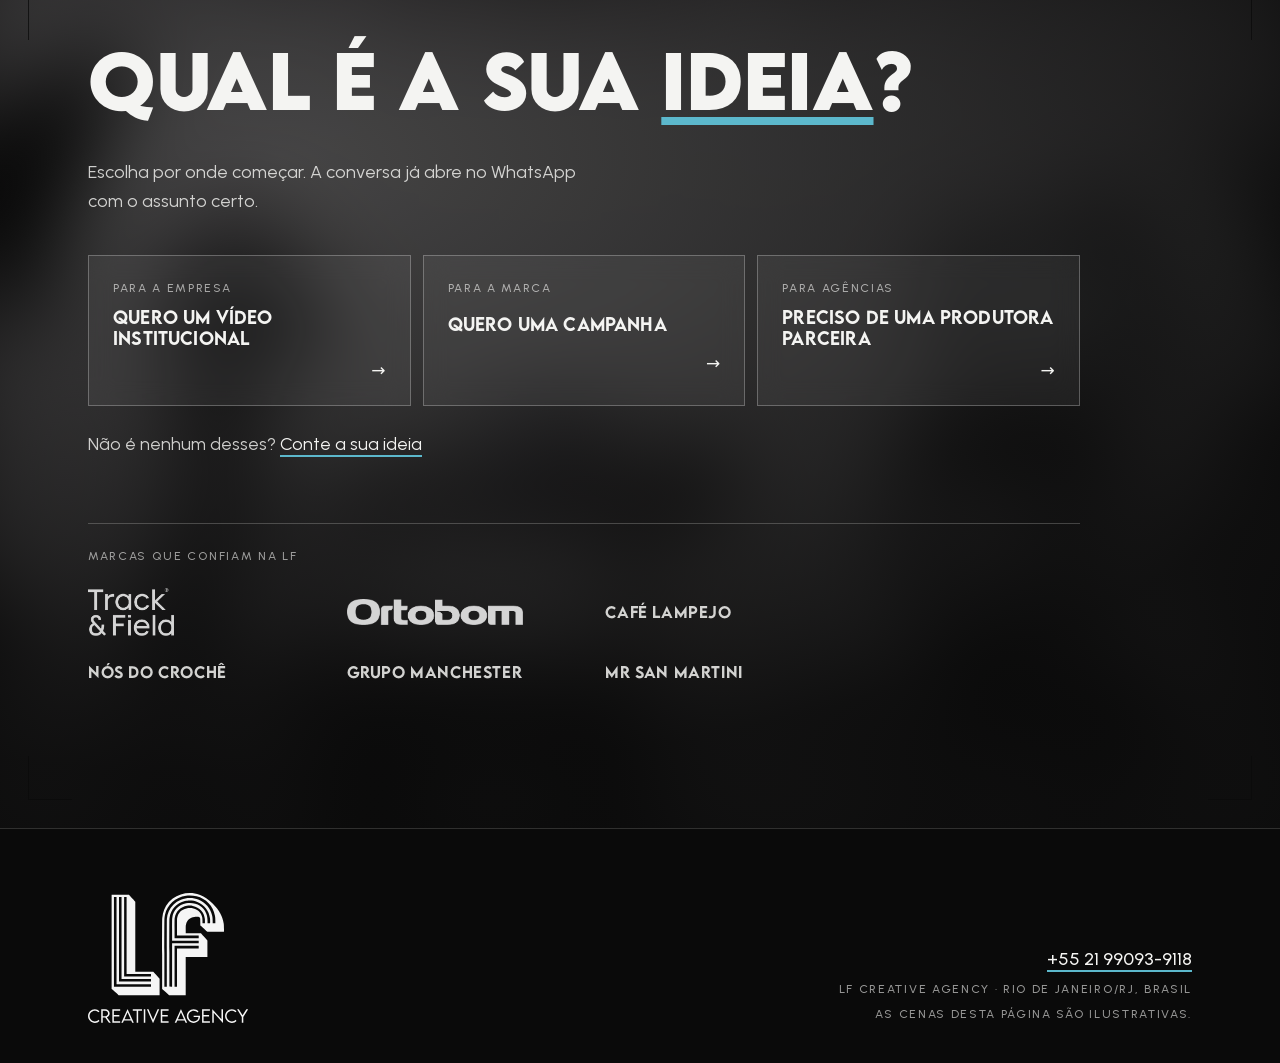
==== commit 3ea8a8c4: "LP de audiovisual: liberada para o Google (sem noindex) e no sitemap Co-Authored-By: Claude Sonnet 5" ====
--- a/audiovisual/index.html
+++ b/audiovisual/index.html
@@ -6,8 +6,6 @@
 <title>Produção audiovisual | LF Creative Agency</title>
 <meta name="description" content="Reunião, roteiro, produção, edição e publicação. A LF Creative organiza a produção audiovisual da sua empresa, da ideia à tela.">
 <meta name="theme-color" content="#0A0A0A">
-<!-- PRÉVIA: página no ar sem indexação. Remover esta linha quando estiver pronta para o público. -->
-<meta name="robots" content="noindex, nofollow">
 <link rel="canonical" href="https://lfcreative.com.br/audiovisual/">
 
 <!-- Open Graph -->
@@ -30,7 +28,7 @@
 <link rel="preload" href="assets/fonts/urbanist-latin.woff2" as="font" type="font/woff2" crossorigin>
 
 <link rel="stylesheet" href="base.css?v=2026-10-12a">
-<link rel="stylesheet" href="audiovisual.css?v=2026-10-21d">
+<link rel="stylesheet" href="audiovisual.css?v=2026-10-26a">
 
 <!-- Google Tag Manager: colar o mesmo snippet da LP geral quando o ID real existir -->
 </head>
@@ -243,6 +241,6 @@
 </footer>
 
 <script src="base.js?v=2026-10-12a"></script>
-<script src="audiovisual.js?v=2026-10-21d"></script>
+<script src="audiovisual.js?v=2026-10-26a"></script>
 </body>
 </html>
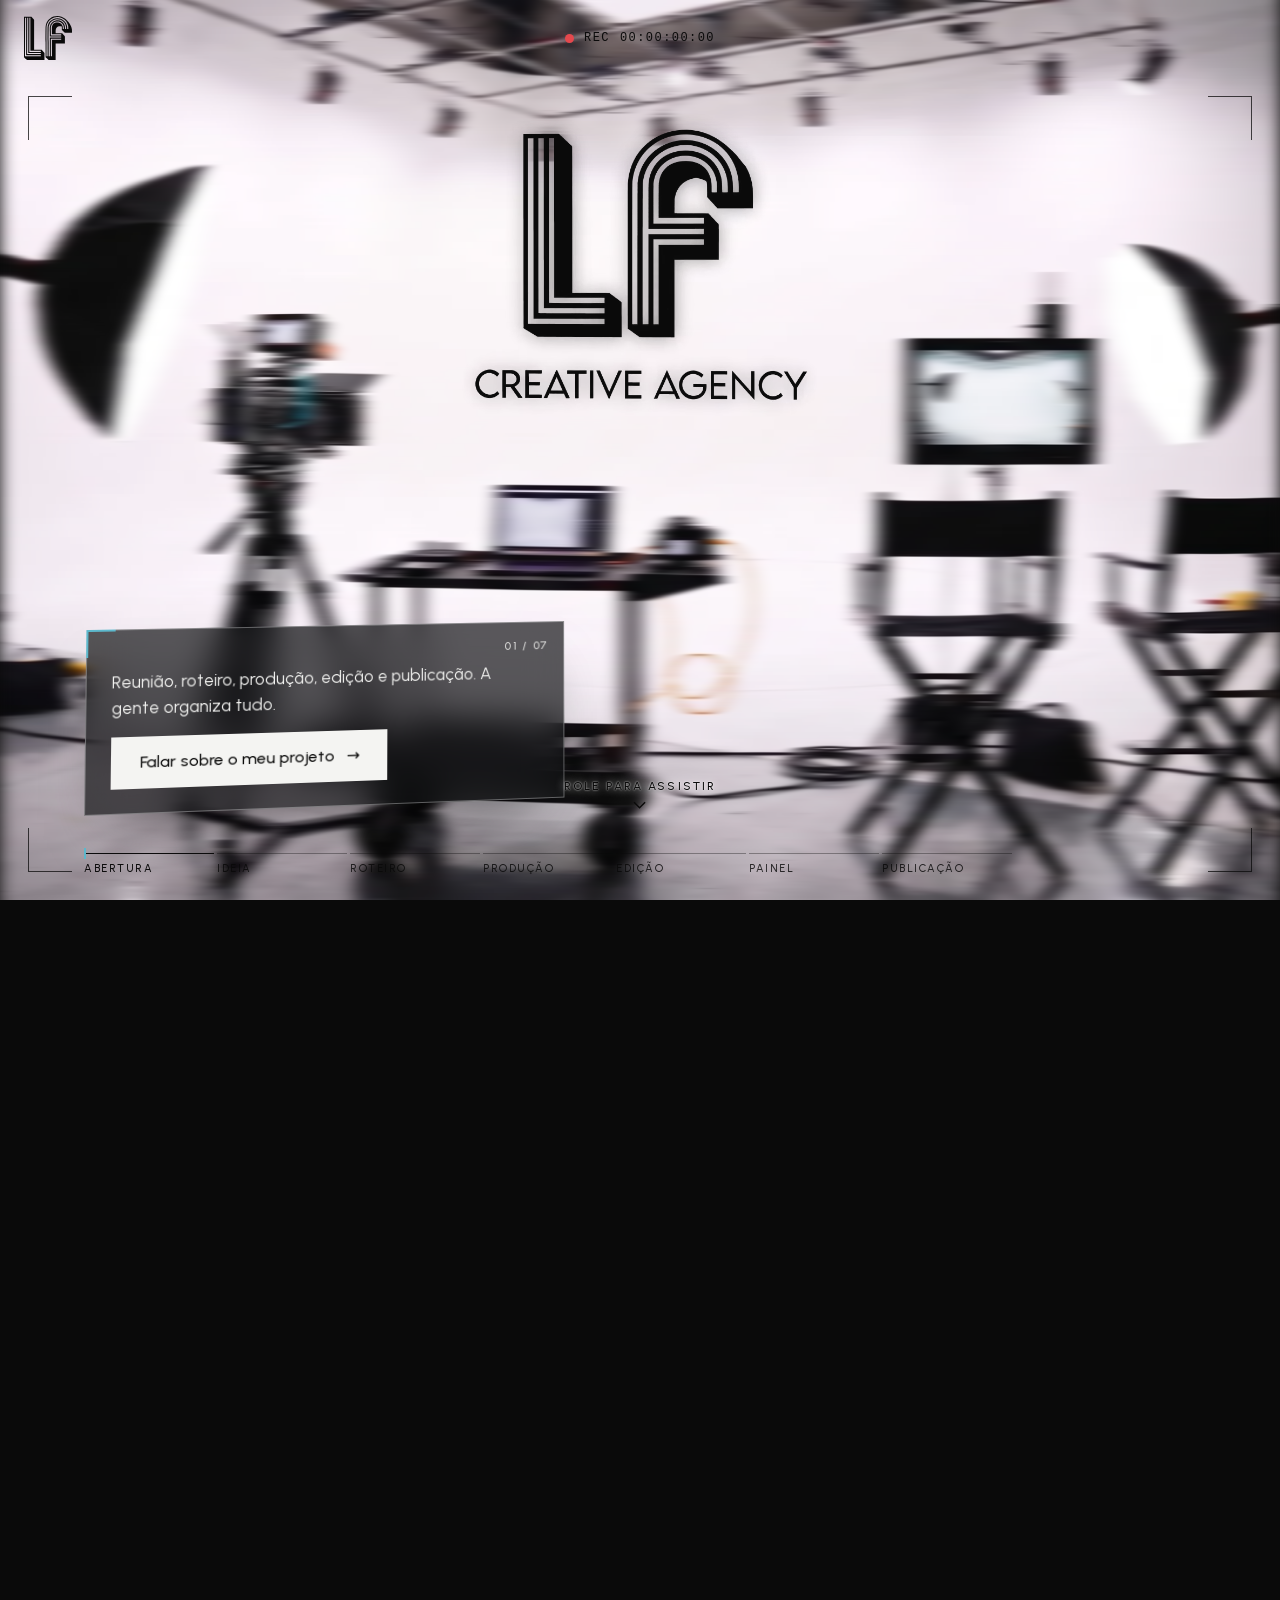
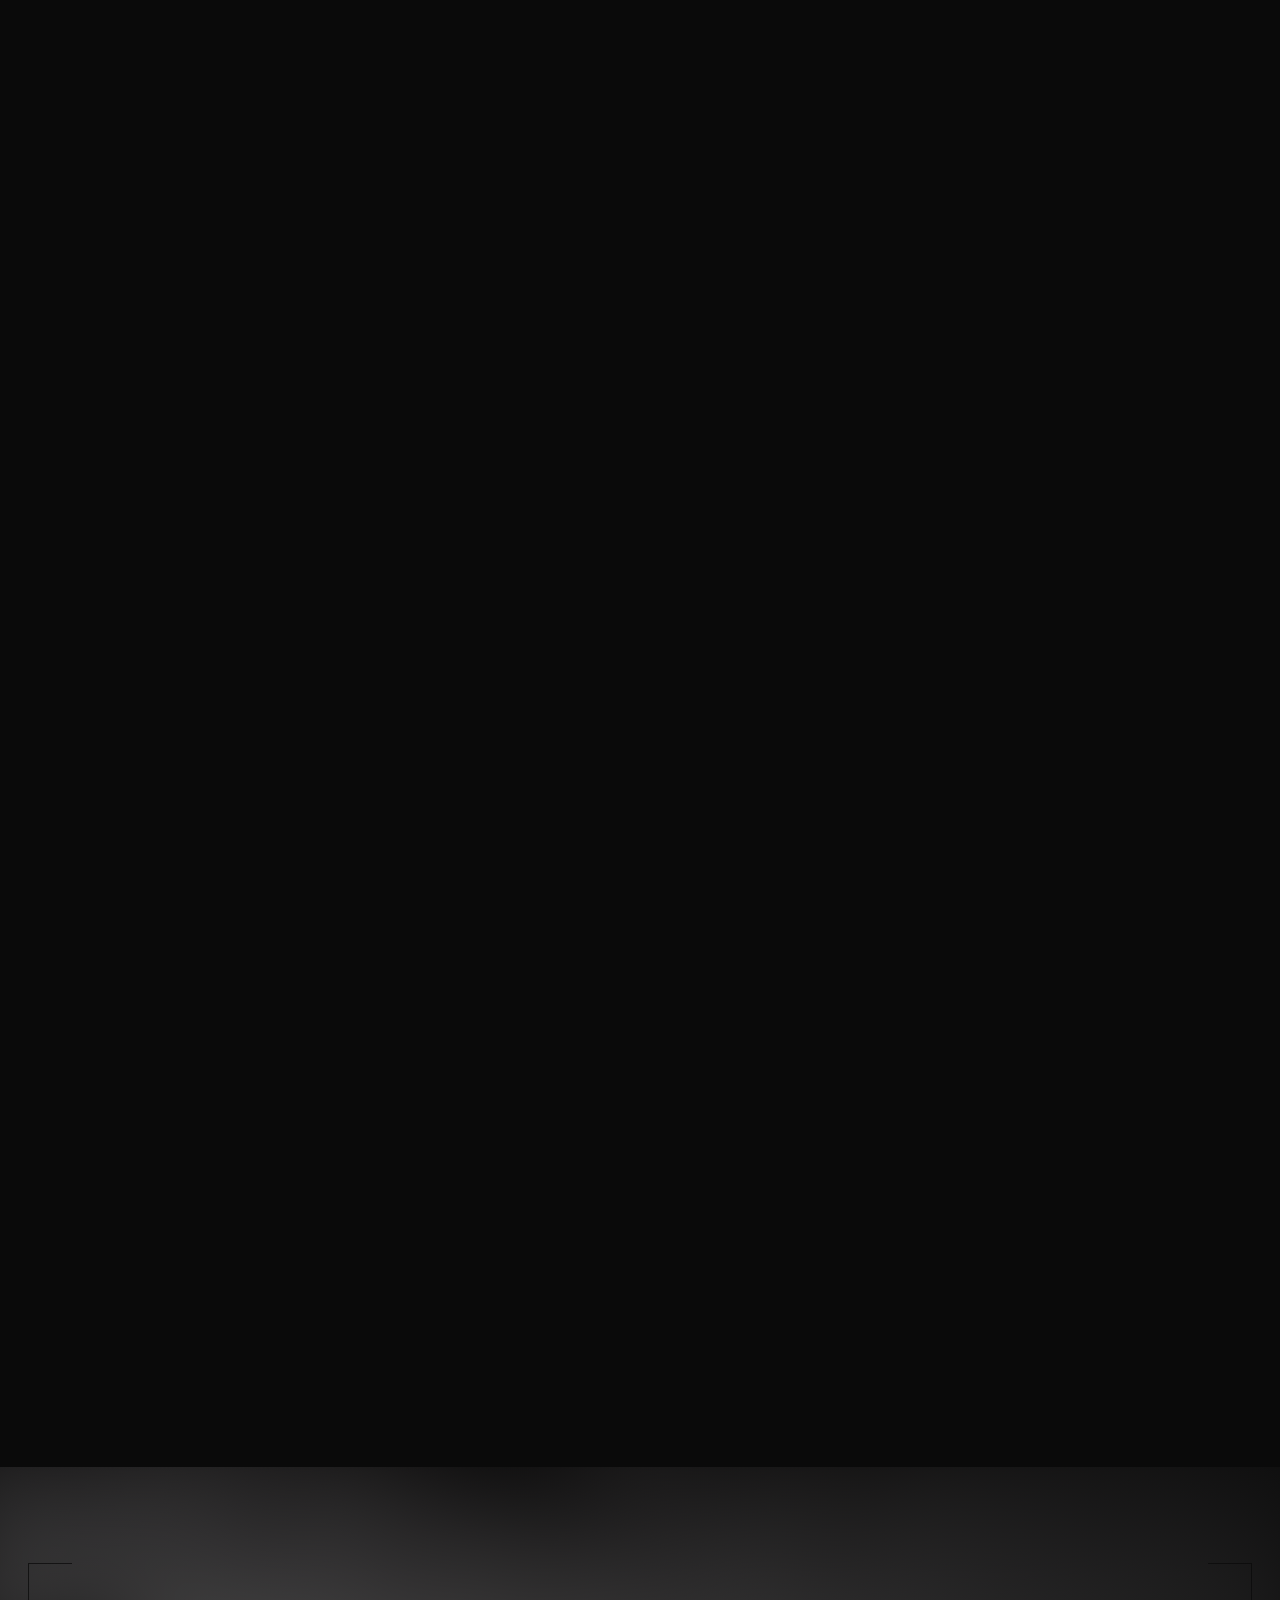
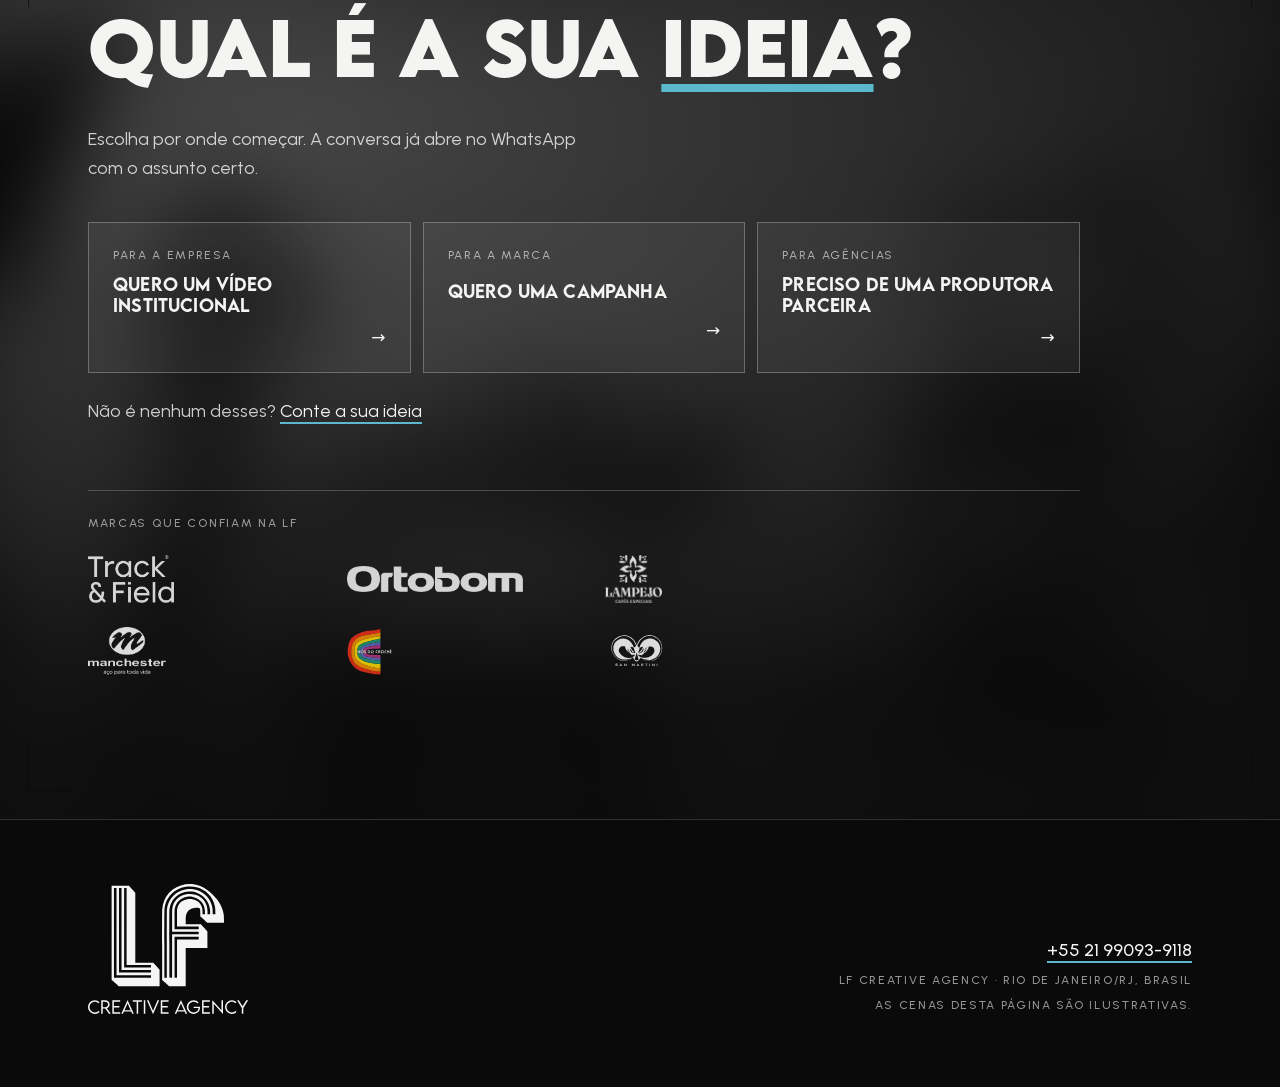
==== commit 8809e3a0: "LP audiovisual: logos dos clientes no fechamento (Lampejo, Manchester, Nós do Crochê, San Martini) C" ====
--- a/audiovisual/index.html
+++ b/audiovisual/index.html
@@ -28,7 +28,7 @@
 <link rel="preload" href="assets/fonts/urbanist-latin.woff2" as="font" type="font/woff2" crossorigin>
 
 <link rel="stylesheet" href="base.css?v=2026-10-12a">
-<link rel="stylesheet" href="audiovisual.css?v=2026-10-26a">
+<link rel="stylesheet" href="audiovisual.css?v=2026-10-26c">
 
 <!-- Google Tag Manager: colar o mesmo snippet da LP geral quando o ID real existir -->
 </head>
@@ -217,11 +217,10 @@
       <ul>
         <li><img class="alto" src="assets/img/clientes/track-and-field.webp" alt="Track &amp; Field" width="627" height="350" loading="lazy"></li>
         <li><img src="assets/img/clientes/ortobom.webp" alt="Ortobom" width="523" height="77" loading="lazy"></li>
-        <!-- Nomes em texto enquanto os arquivos de logo não chegam. Trocar por <img> quando o Breno enviar. -->
-        <li class="marca-nome">Café Lampejo</li>
-        <li class="marca-nome">Nós do Crochê</li>
-        <li class="marca-nome">Grupo Manchester</li>
-        <li class="marca-nome">Mr San Martini</li>
+        <li><img class="alto" src="assets/img/clientes/cafe-lampejo.webp" alt="Café Lampejo" width="472" height="398" loading="lazy"></li>
+        <li><img class="alto" src="assets/img/clientes/grupo-manchester.webp" alt="Grupo Manchester" width="900" height="556" loading="lazy"></li>
+        <li><img class="alto cor" src="assets/img/clientes/nos-do-croche.svg" alt="Nós do Crochê" width="325" height="335" loading="lazy"></li>
+        <li><img class="alto cor" src="assets/img/clientes/san-martini.svg" alt="San Martini" width="200" height="150" loading="lazy"></li>
       </ul>
     </div>
   </div>
@@ -241,6 +240,6 @@
 </footer>
 
 <script src="base.js?v=2026-10-12a"></script>
-<script src="audiovisual.js?v=2026-10-26a"></script>
+<script src="audiovisual.js?v=2026-10-26c"></script>
 </body>
 </html>
--- a/audiovisual/audiovisual.css
+++ b/audiovisual/audiovisual.css
@@ -306,6 +306,7 @@
 @media (min-width: 768px) { .fim-clientes ul { grid-template-columns: repeat(3, minmax(0, 1fr)); max-width: 46rem; } }
 .fim-clientes img { height: 26px; width: auto; max-width: 100%; object-fit: contain; object-position: 0 50%; filter: invert(1); opacity: .85; }
 .fim-clientes img.alto { height: 48px; }
+.fim-clientes img.cor { filter: none; }
 .marca-nome { font-family: var(--fonte-titulo); font-weight: 500; font-size: .9375rem; letter-spacing: .04em; text-transform: uppercase; color: rgba(244, 244, 242, .85); }
 .fim a:not(.btn), .rodape a { color: var(--cor-gelo); }
 .fim a:not(.btn):hover, .rodape a:hover { text-decoration-color: var(--cor-gelo); }
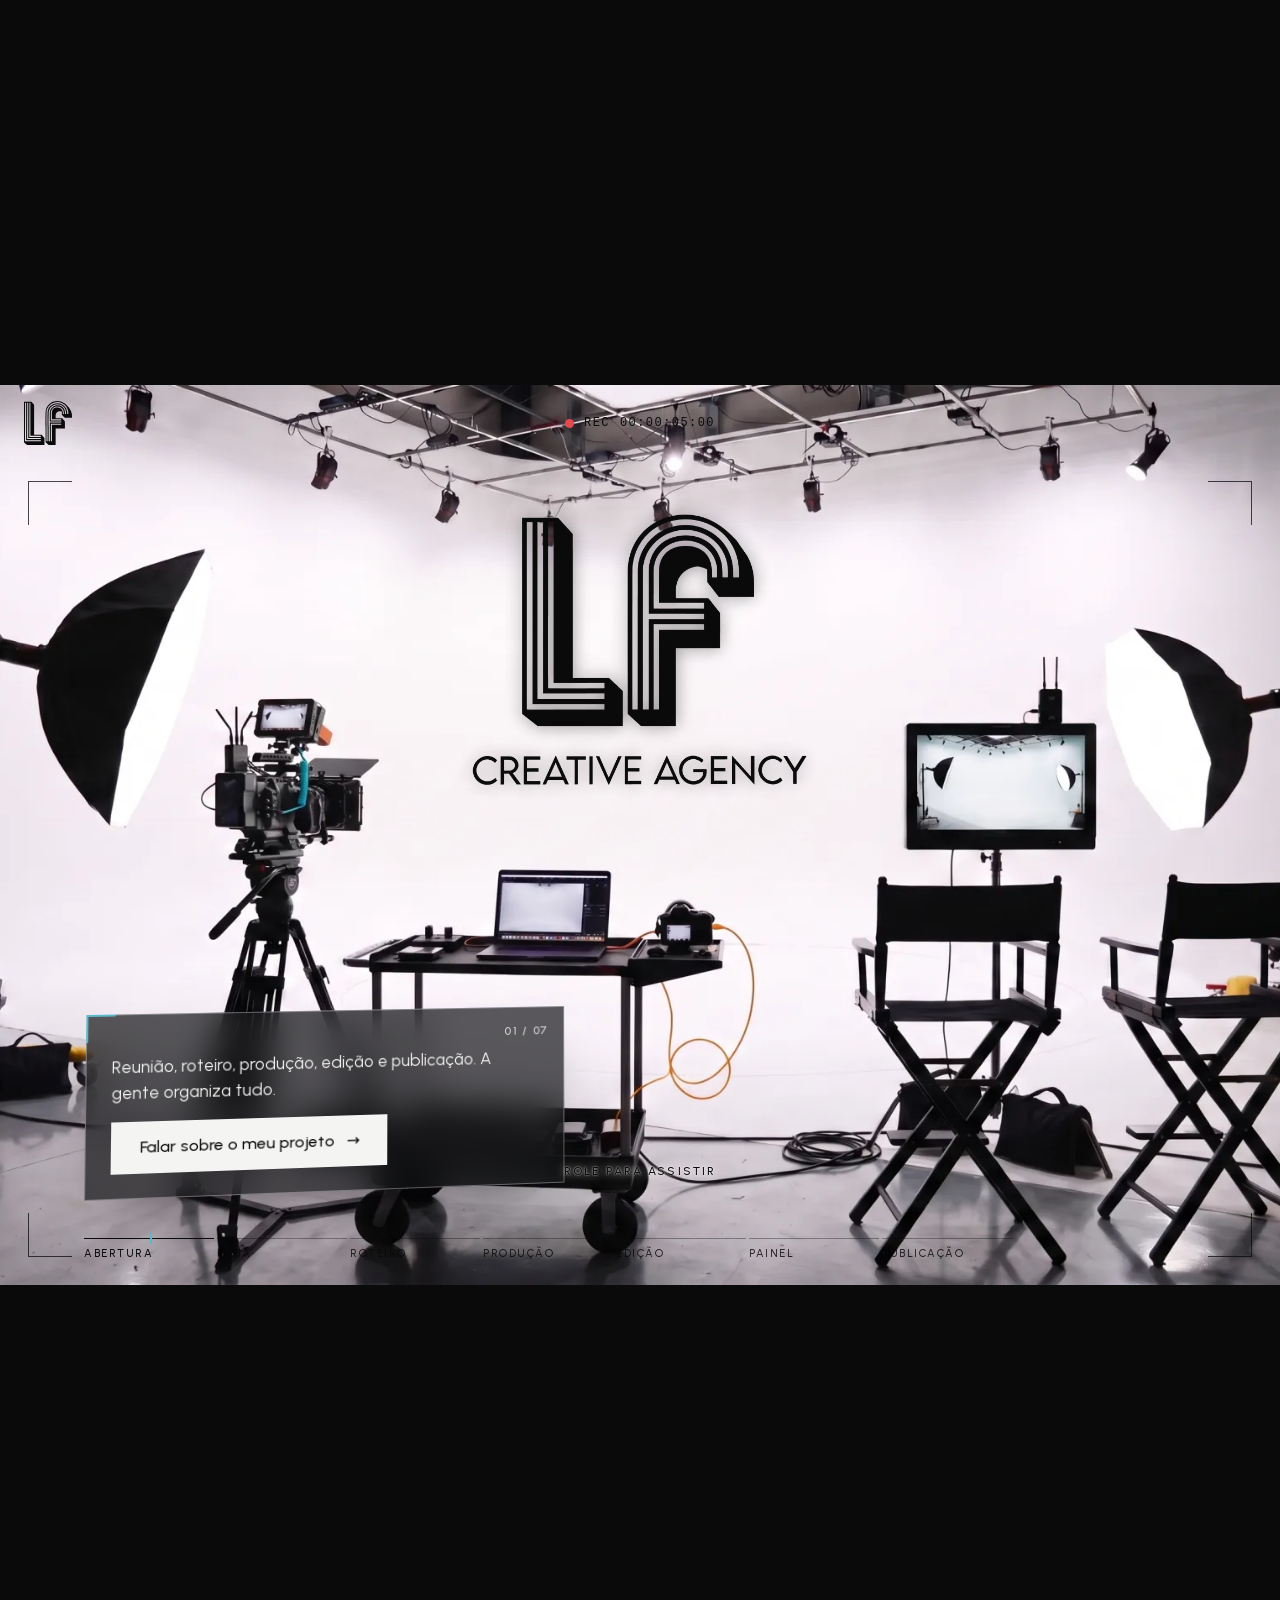
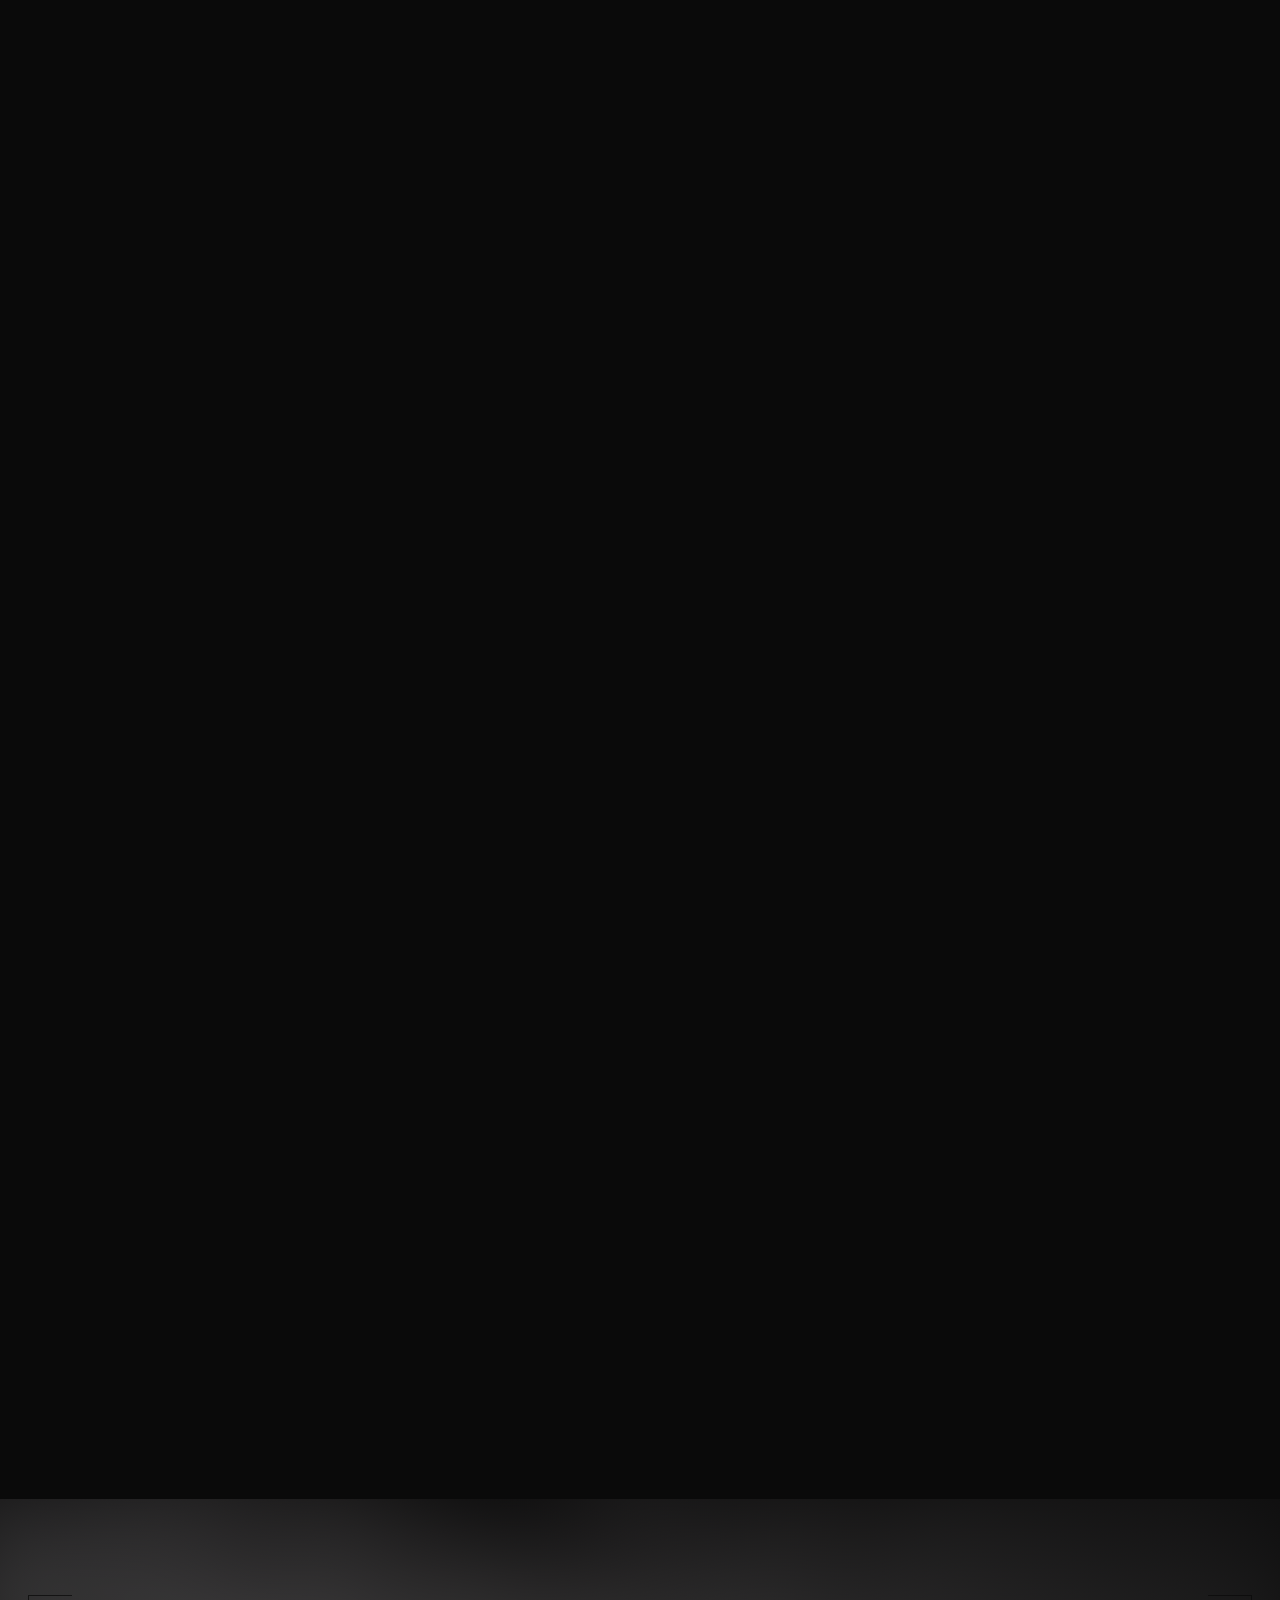
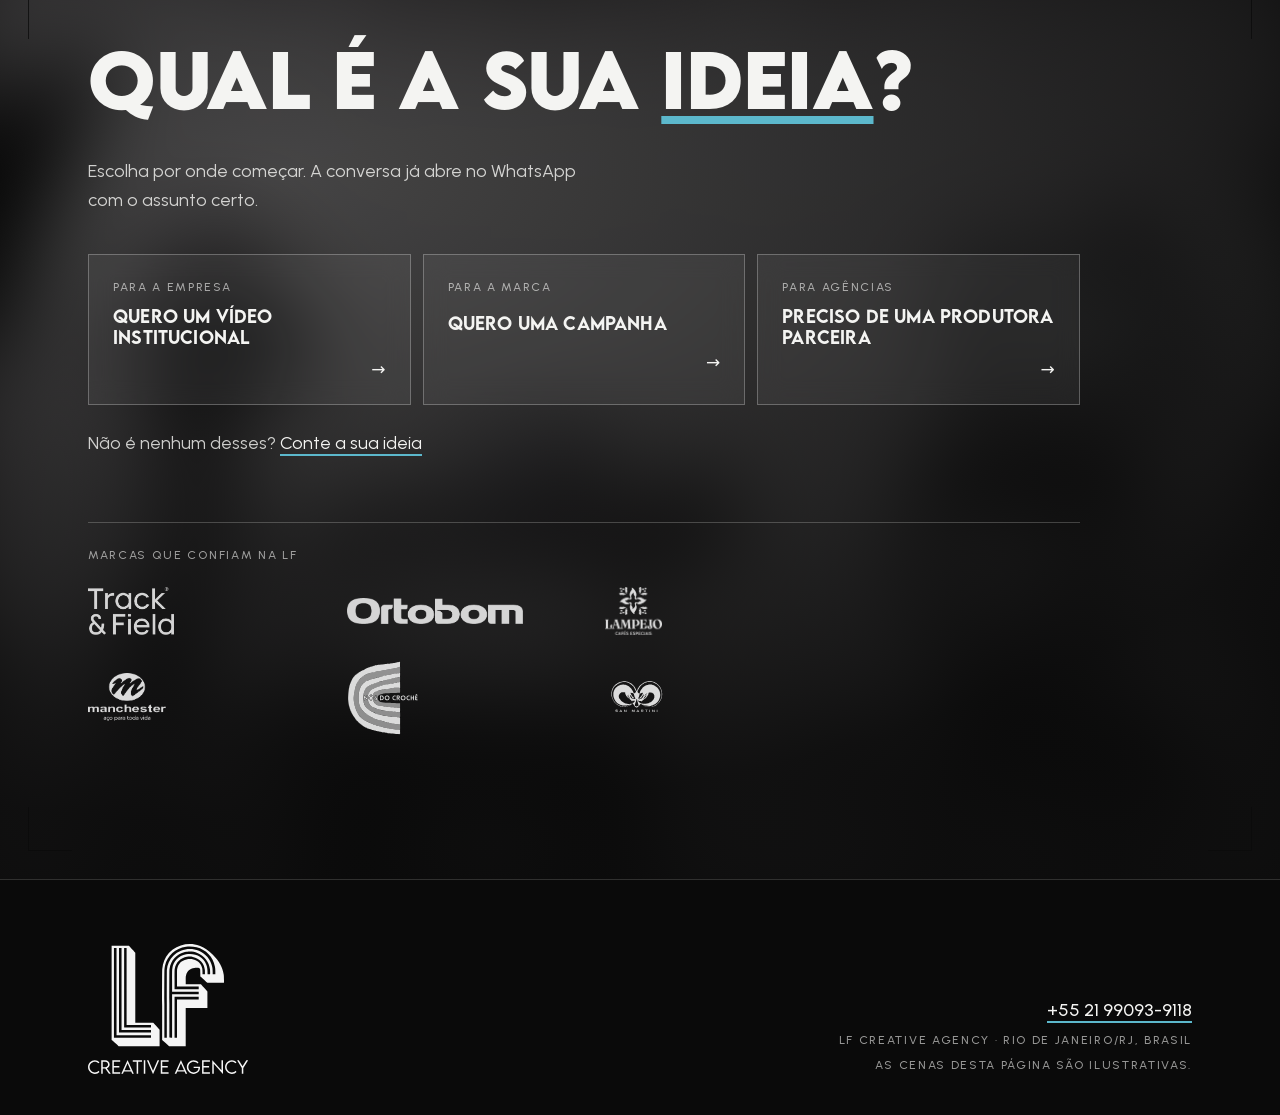
==== commit 563ed2c6: "LP audiovisual: logo do Nós do Crochê em branco e maior Co-Authored-By: Claude Sonnet 5.5 <noreply@a" ====
--- a/audiovisual/index.html
+++ b/audiovisual/index.html
@@ -28,7 +28,7 @@
 <link rel="preload" href="assets/fonts/urbanist-latin.woff2" as="font" type="font/woff2" crossorigin>
 
 <link rel="stylesheet" href="base.css?v=2026-10-12a">
-<link rel="stylesheet" href="audiovisual.css?v=2026-10-26c">
+<link rel="stylesheet" href="audiovisual.css?v=2026-10-26f">
 
 <!-- Google Tag Manager: colar o mesmo snippet da LP geral quando o ID real existir -->
 </head>
@@ -219,7 +219,7 @@
         <li><img src="assets/img/clientes/ortobom.webp" alt="Ortobom" width="523" height="77" loading="lazy"></li>
         <li><img class="alto" src="assets/img/clientes/cafe-lampejo.webp" alt="Café Lampejo" width="472" height="398" loading="lazy"></li>
         <li><img class="alto" src="assets/img/clientes/grupo-manchester.webp" alt="Grupo Manchester" width="900" height="556" loading="lazy"></li>
-        <li><img class="alto cor" src="assets/img/clientes/nos-do-croche.svg" alt="Nós do Crochê" width="325" height="335" loading="lazy"></li>
+        <li><img class="alto cor grande" src="assets/img/clientes/nos-do-croche.svg" alt="Nós do Crochê" width="325" height="335" loading="lazy"></li>
         <li><img class="alto cor" src="assets/img/clientes/san-martini.svg" alt="San Martini" width="200" height="150" loading="lazy"></li>
       </ul>
     </div>
@@ -240,6 +240,6 @@
 </footer>
 
 <script src="base.js?v=2026-10-12a"></script>
-<script src="audiovisual.js?v=2026-10-26c"></script>
+<script src="audiovisual.js?v=2026-10-26f"></script>
 </body>
 </html>
--- a/audiovisual/audiovisual.css
+++ b/audiovisual/audiovisual.css
@@ -307,6 +307,7 @@
 .fim-clientes img { height: 26px; width: auto; max-width: 100%; object-fit: contain; object-position: 0 50%; filter: invert(1); opacity: .85; }
 .fim-clientes img.alto { height: 48px; }
 .fim-clientes img.cor { filter: none; }
+.fim-clientes img.grande { height: 76px; }
 .marca-nome { font-family: var(--fonte-titulo); font-weight: 500; font-size: .9375rem; letter-spacing: .04em; text-transform: uppercase; color: rgba(244, 244, 242, .85); }
 .fim a:not(.btn), .rodape a { color: var(--cor-gelo); }
 .fim a:not(.btn):hover, .rodape a:hover { text-decoration-color: var(--cor-gelo); }
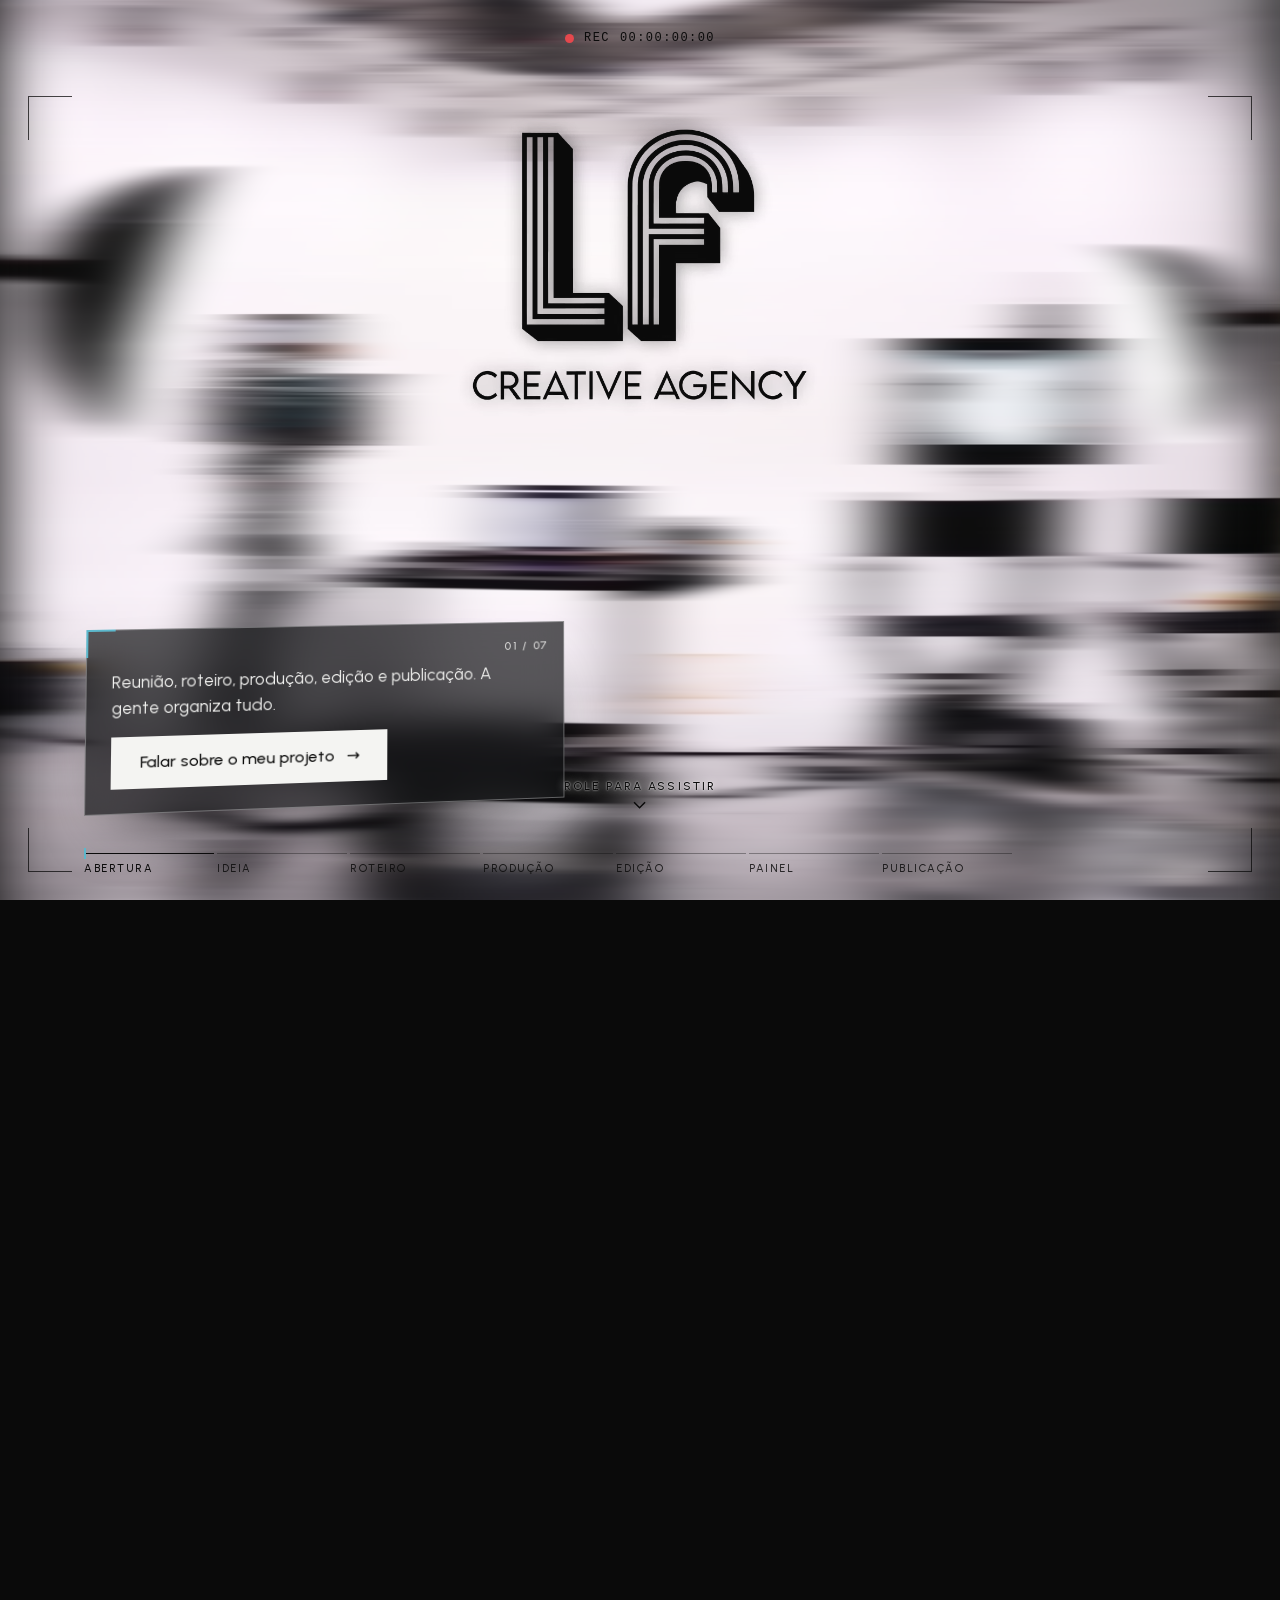
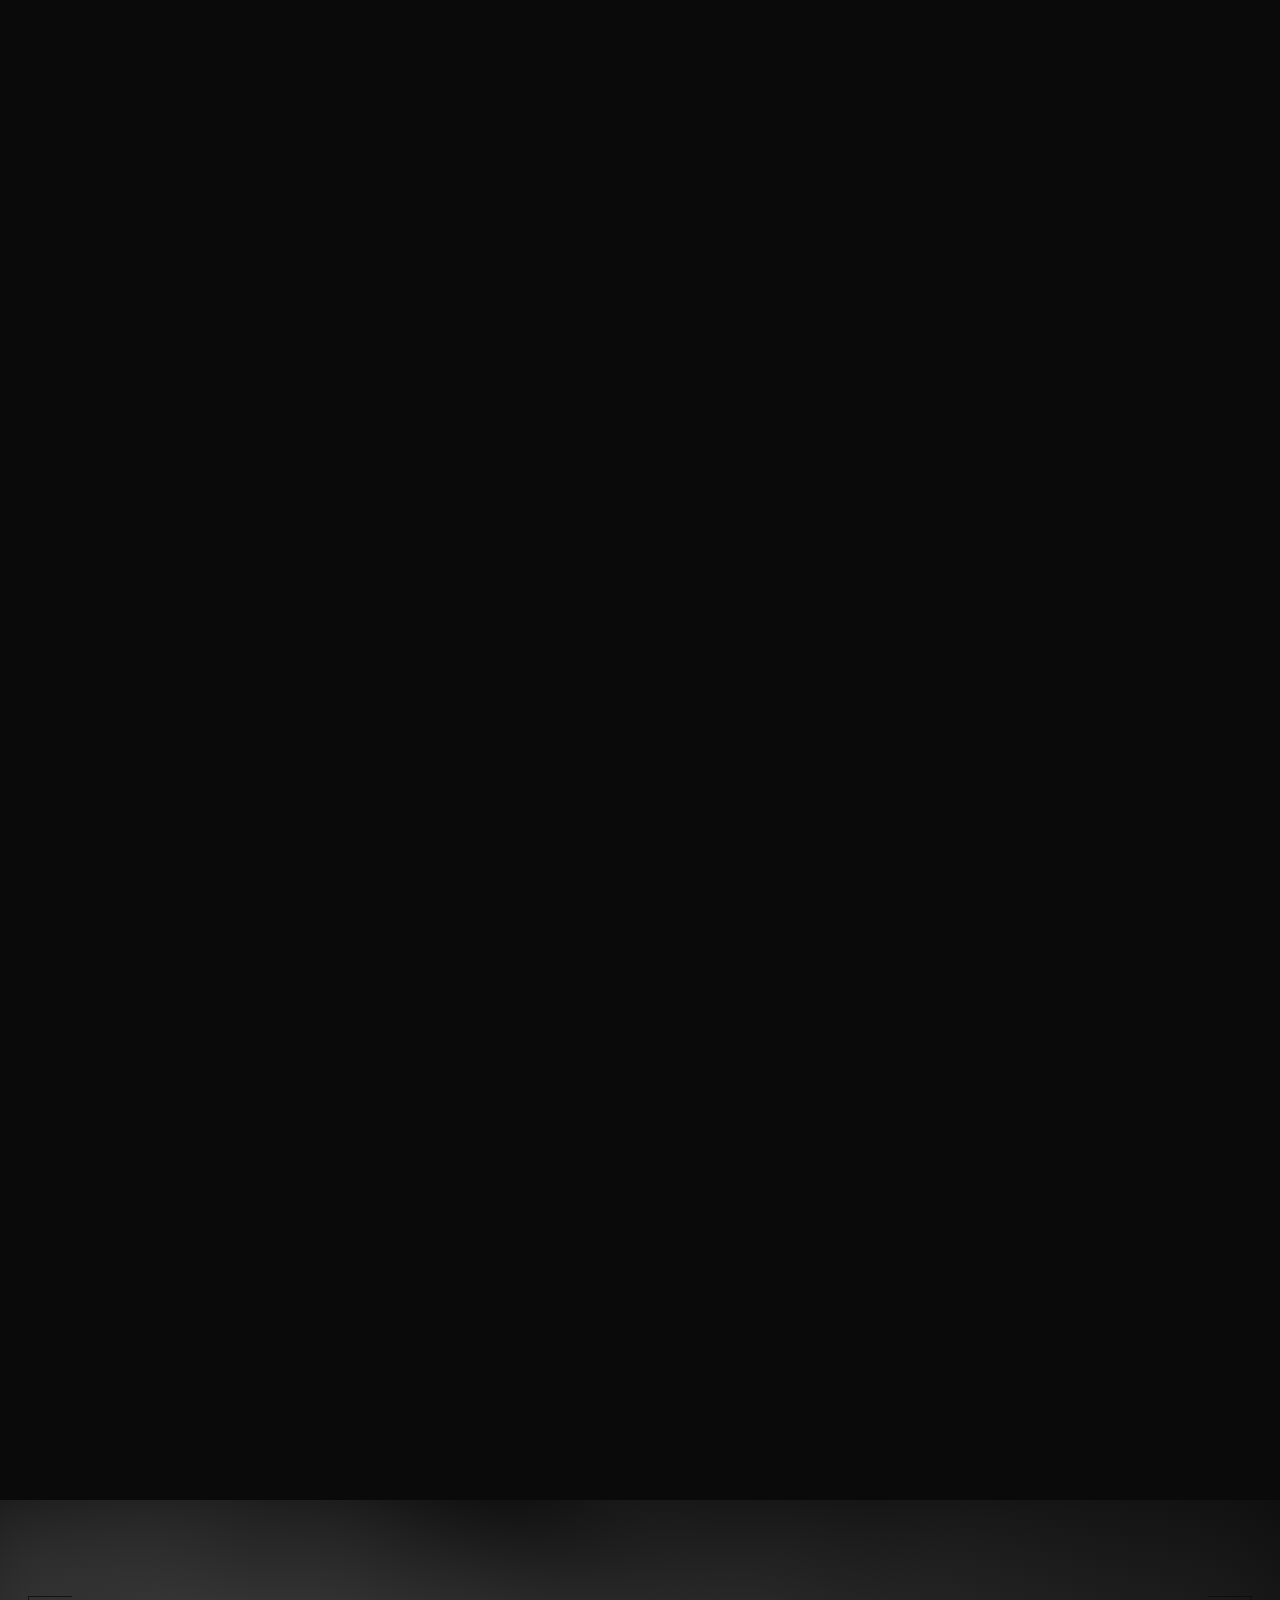
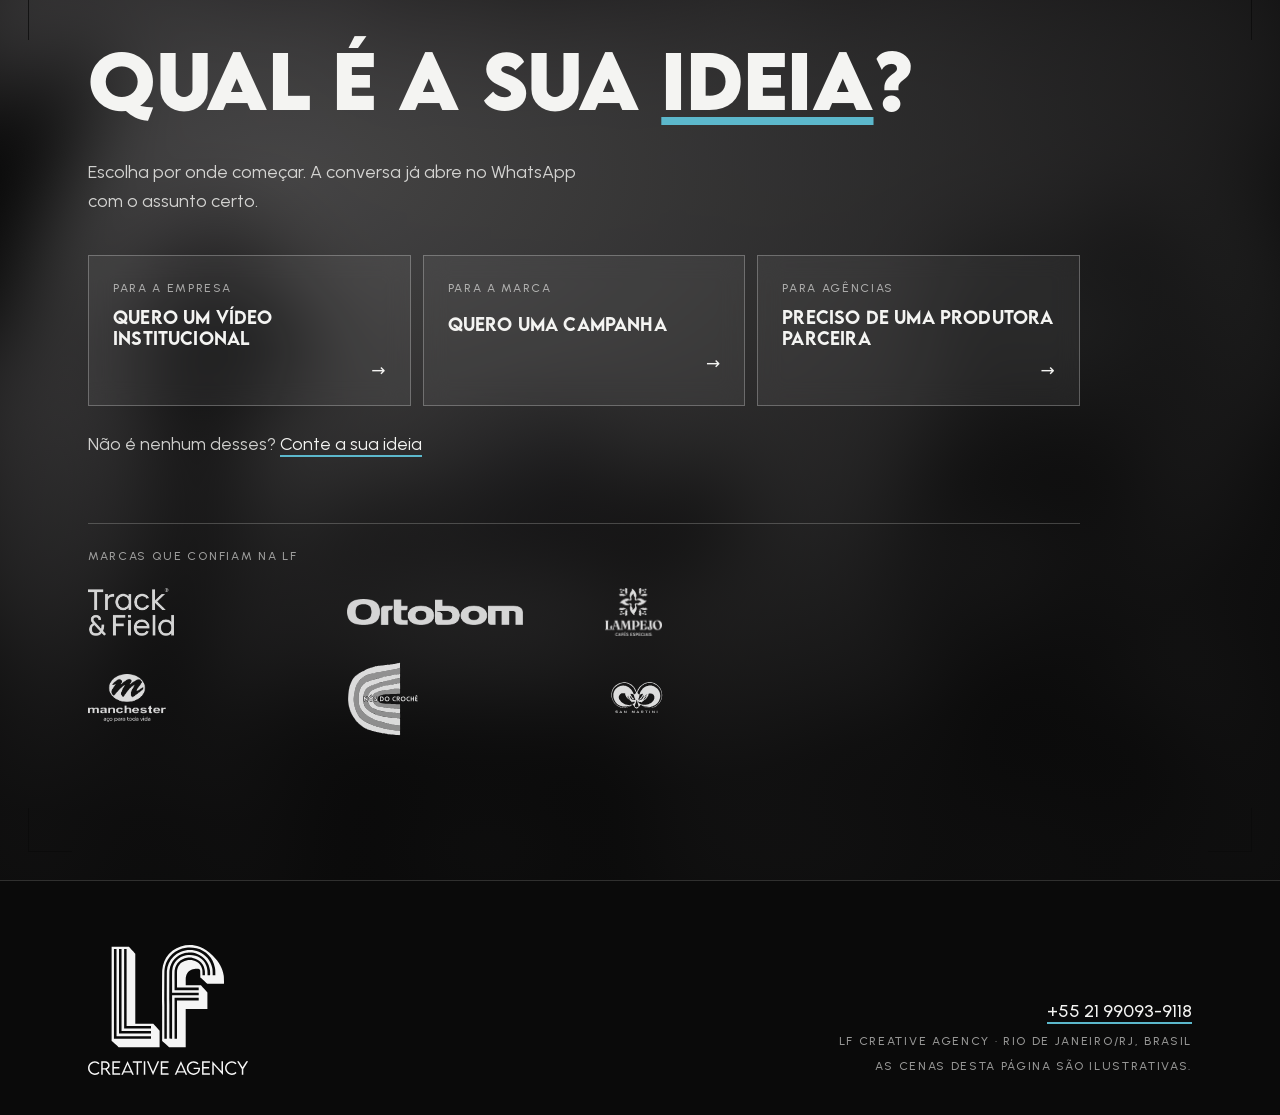
==== commit a96bbf35: "LP audiovisual: nome do Nós do Crochê em branco, legível Co-Authored-By: Claude Sonnet 5.5 <noreply@" ====
--- a/audiovisual/index.html
+++ b/audiovisual/index.html
@@ -28,7 +28,7 @@
 <link rel="preload" href="assets/fonts/urbanist-latin.woff2" as="font" type="font/woff2" crossorigin>
 
 <link rel="stylesheet" href="base.css?v=2026-10-12a">
-<link rel="stylesheet" href="audiovisual.css?v=2026-10-26f">
+<link rel="stylesheet" href="audiovisual.css?v=2026-10-26g">
 
 <!-- Google Tag Manager: colar o mesmo snippet da LP geral quando o ID real existir -->
 </head>
@@ -240,6 +240,6 @@
 </footer>
 
 <script src="base.js?v=2026-10-12a"></script>
-<script src="audiovisual.js?v=2026-10-26f"></script>
+<script src="audiovisual.js?v=2026-10-26g"></script>
 </body>
 </html>
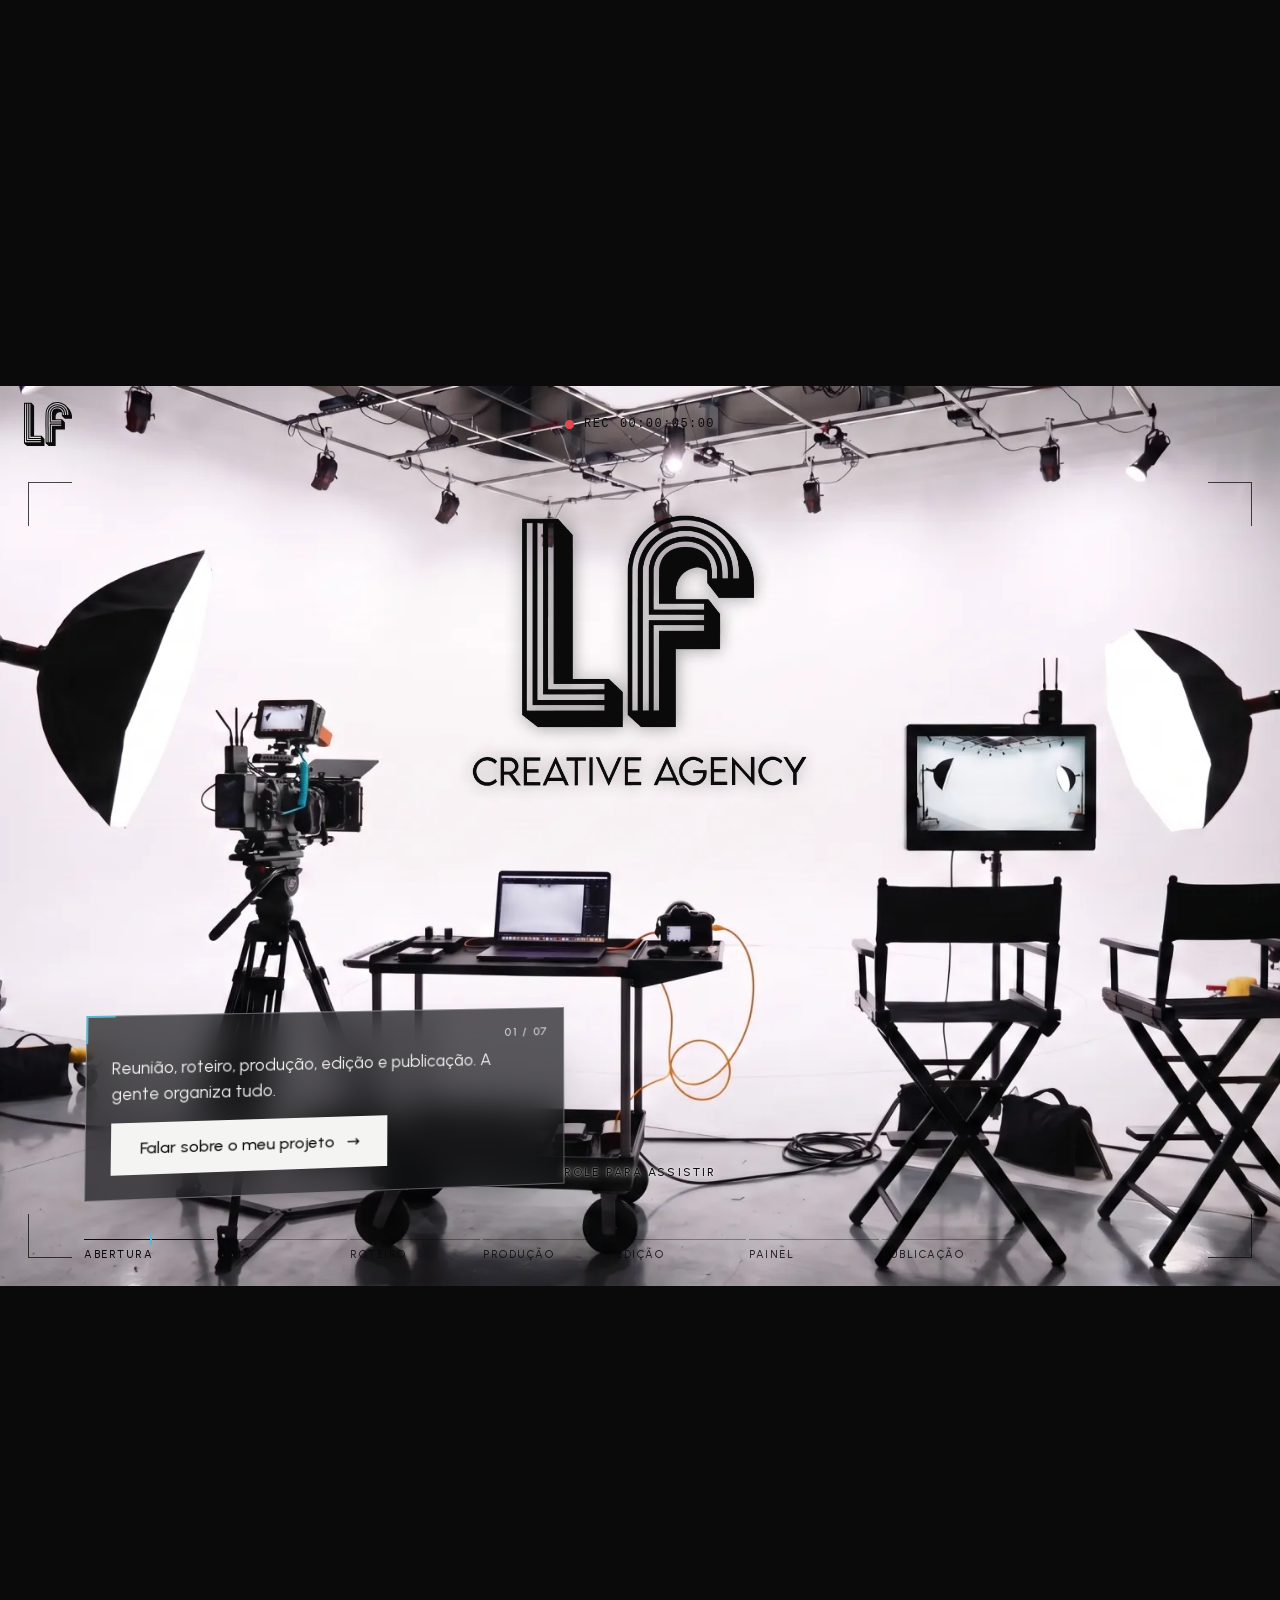
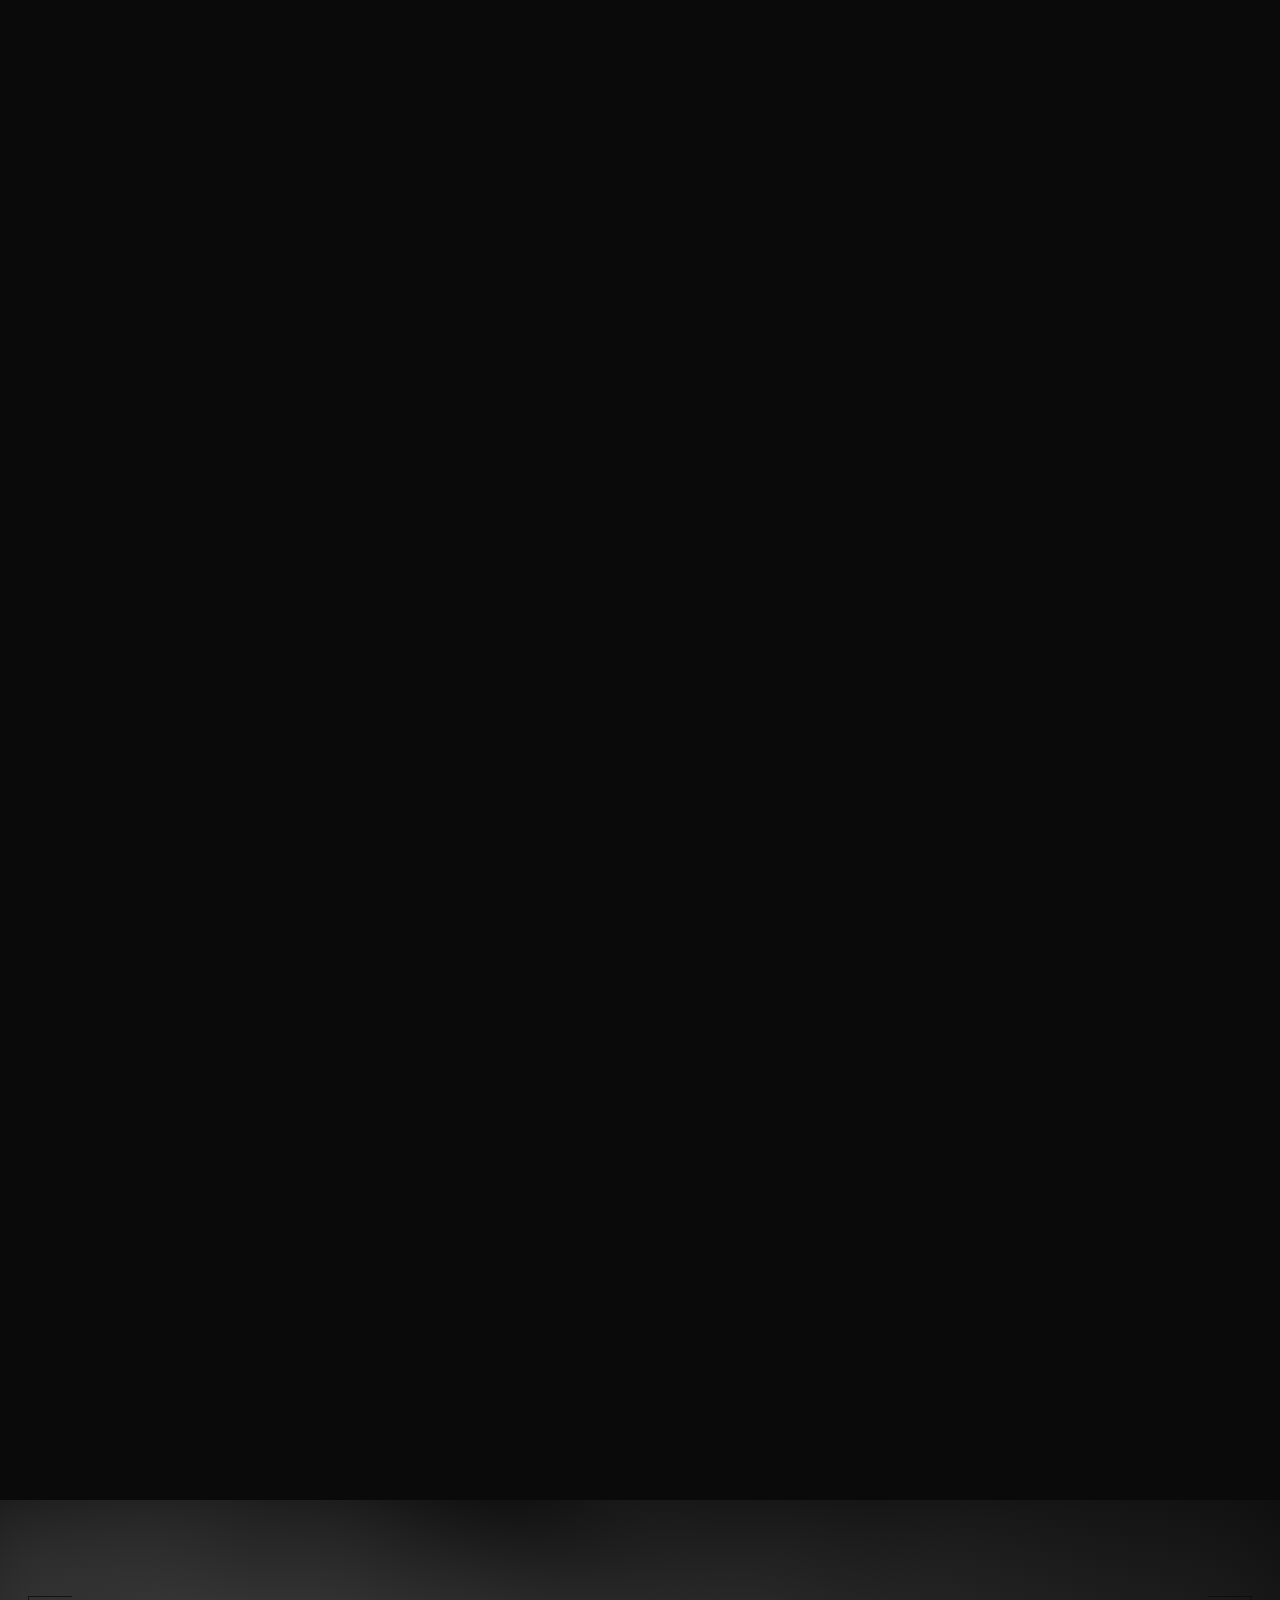
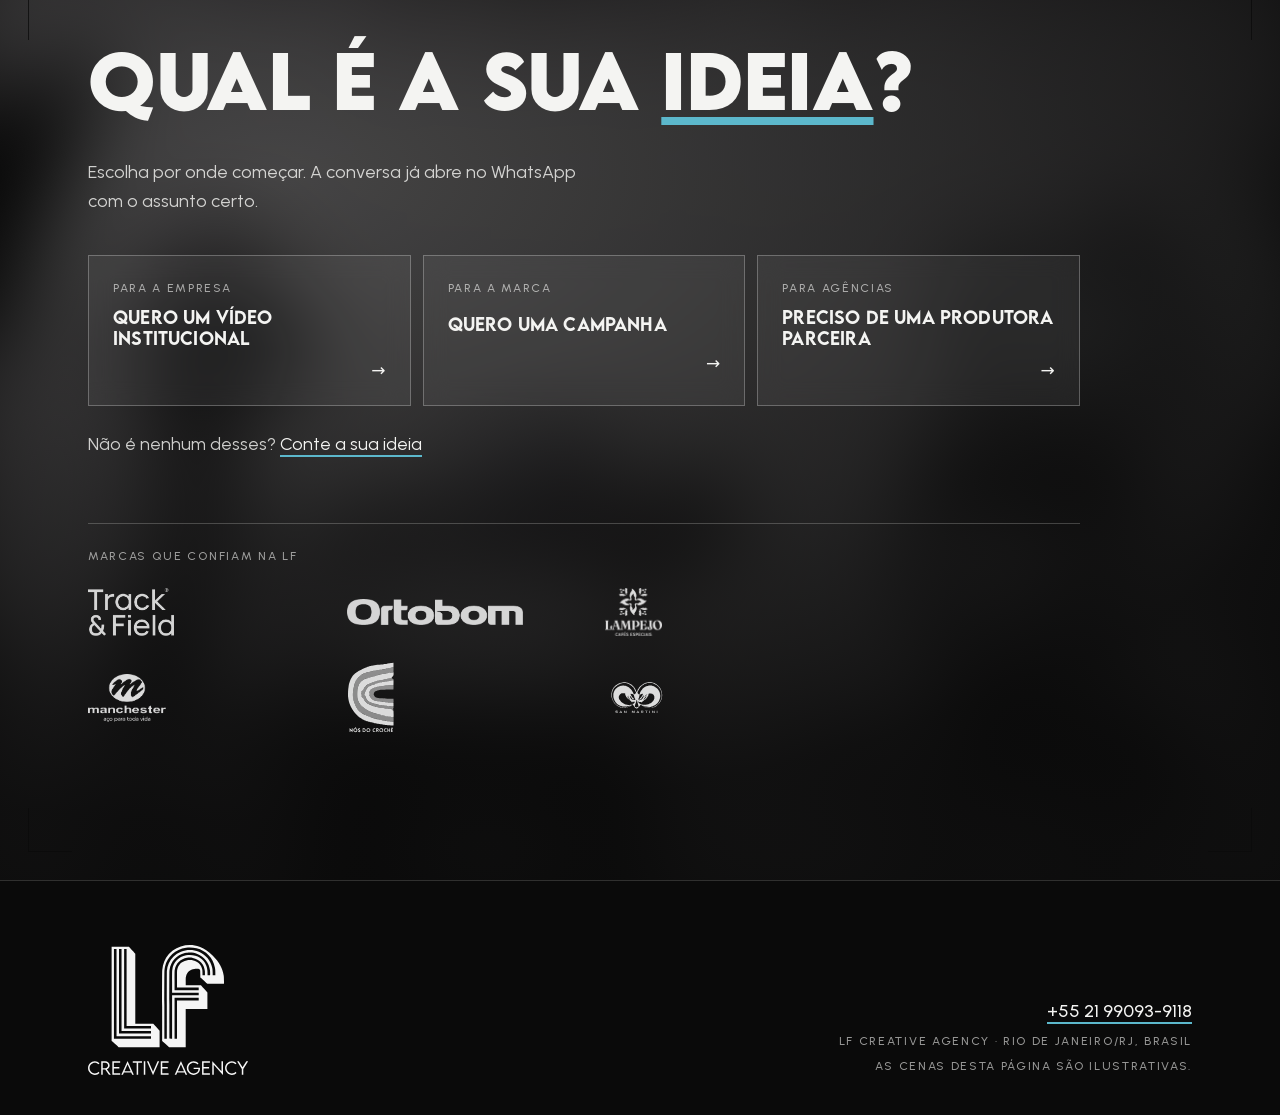
==== commit 0ec84569: "LP audiovisual: nome do Nós do Crochê abaixo do arco-íris, sem contorno Co-Authored-By: Claude Sonne" ====
--- a/audiovisual/index.html
+++ b/audiovisual/index.html
@@ -28,7 +28,7 @@
 <link rel="preload" href="assets/fonts/urbanist-latin.woff2" as="font" type="font/woff2" crossorigin>
 
 <link rel="stylesheet" href="base.css?v=2026-10-12a">
-<link rel="stylesheet" href="audiovisual.css?v=2026-10-26g">
+<link rel="stylesheet" href="audiovisual.css?v=2026-10-26j">
 
 <!-- Google Tag Manager: colar o mesmo snippet da LP geral quando o ID real existir -->
 </head>
@@ -219,7 +219,7 @@
         <li><img src="assets/img/clientes/ortobom.webp" alt="Ortobom" width="523" height="77" loading="lazy"></li>
         <li><img class="alto" src="assets/img/clientes/cafe-lampejo.webp" alt="Café Lampejo" width="472" height="398" loading="lazy"></li>
         <li><img class="alto" src="assets/img/clientes/grupo-manchester.webp" alt="Grupo Manchester" width="900" height="556" loading="lazy"></li>
-        <li><img class="alto cor grande" src="assets/img/clientes/nos-do-croche.svg" alt="Nós do Crochê" width="325" height="335" loading="lazy"></li>
+        <li><img class="alto cor grande" src="assets/img/clientes/nos-do-croche.svg" alt="Nós do Crochê" width="325" height="385" loading="lazy"></li>
         <li><img class="alto cor" src="assets/img/clientes/san-martini.svg" alt="San Martini" width="200" height="150" loading="lazy"></li>
       </ul>
     </div>
@@ -240,6 +240,6 @@
 </footer>
 
 <script src="base.js?v=2026-10-12a"></script>
-<script src="audiovisual.js?v=2026-10-26g"></script>
+<script src="audiovisual.js?v=2026-10-26j"></script>
 </body>
 </html>
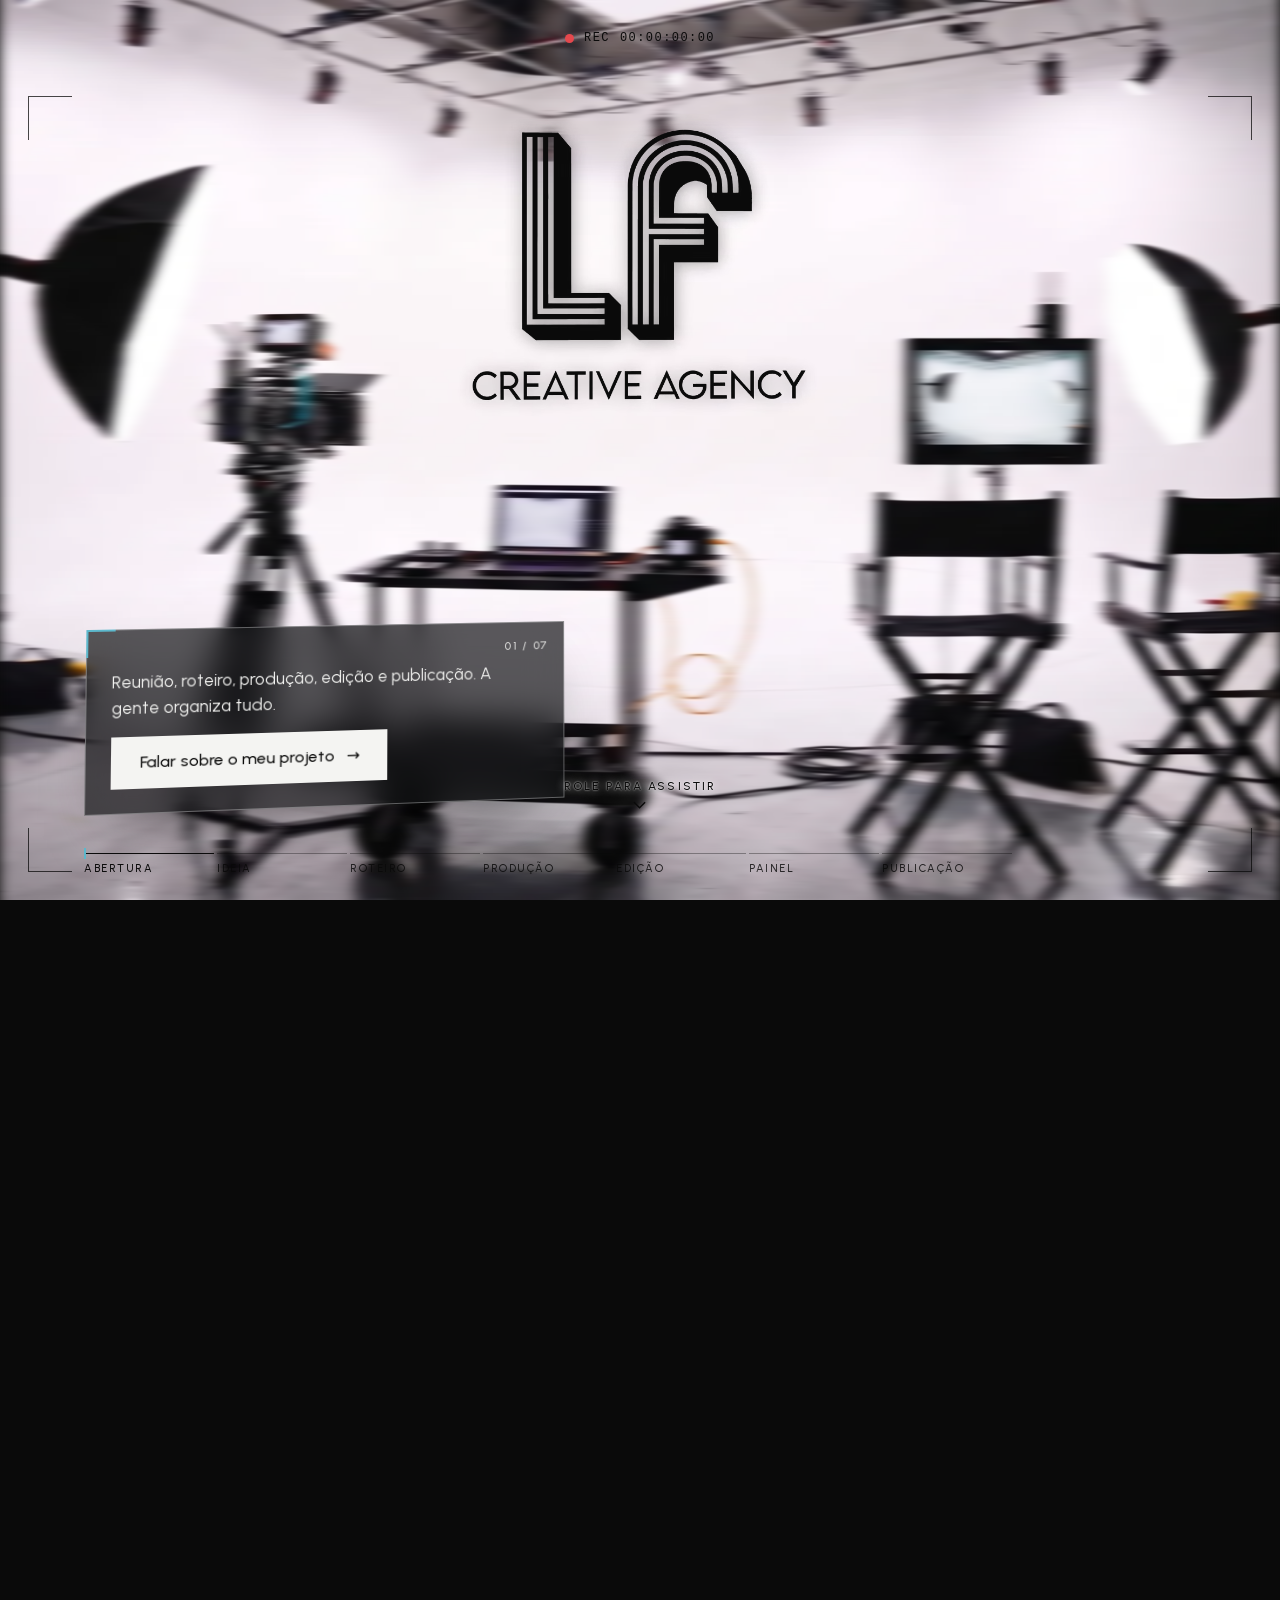
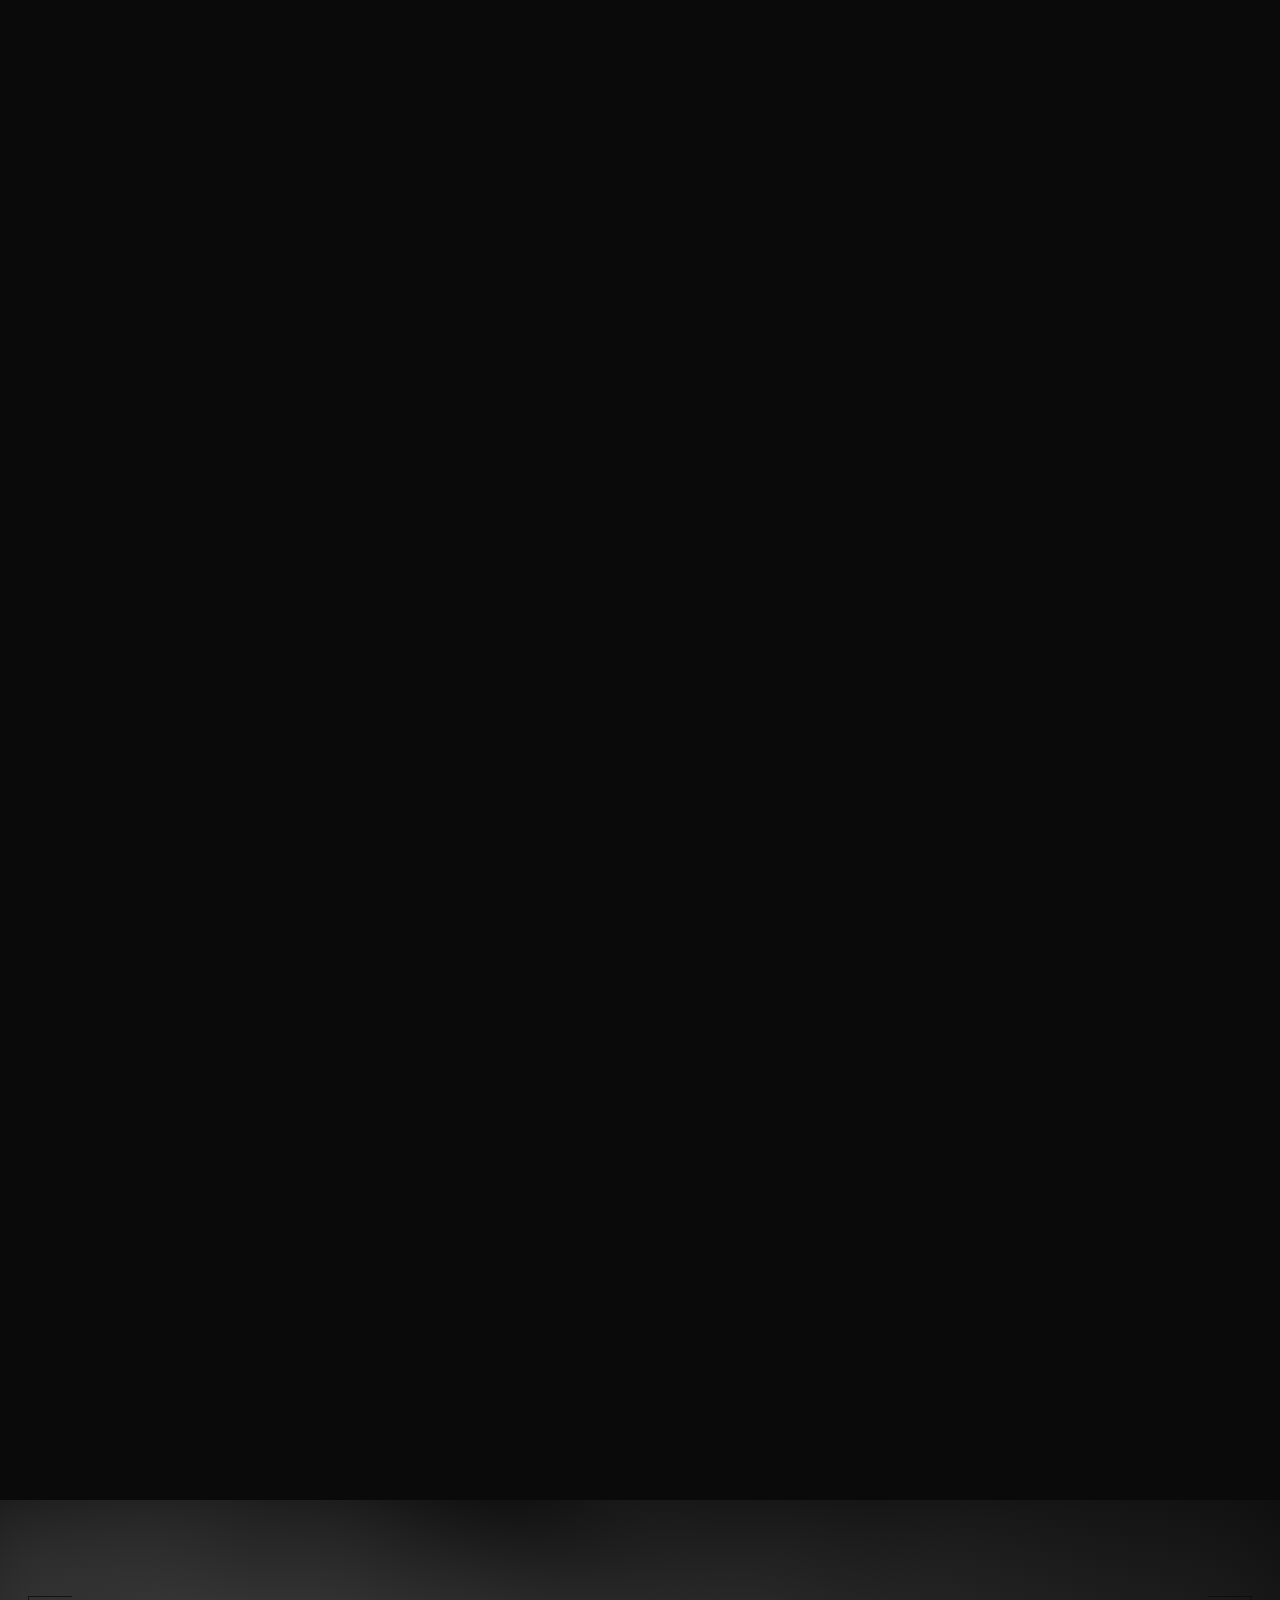
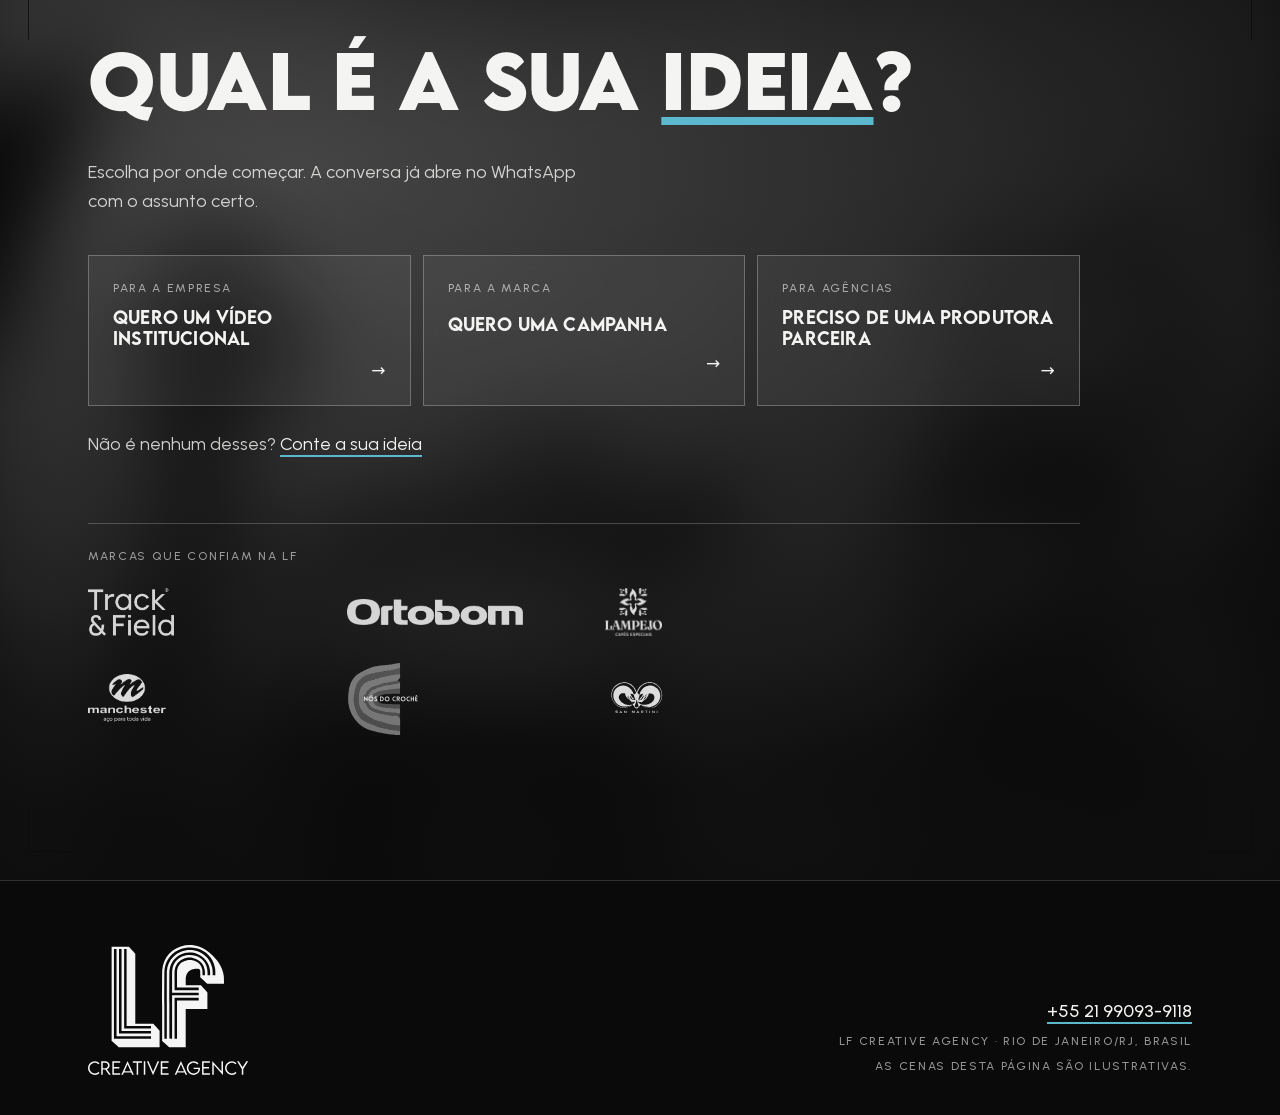
==== commit 4774d883: "LP audiovisual: Nós do Crochê com o nome dentro do arco, em branco Co-Authored-By: Claude Sonnet 5.5" ====
--- a/audiovisual/index.html
+++ b/audiovisual/index.html
@@ -28,7 +28,7 @@
 <link rel="preload" href="assets/fonts/urbanist-latin.woff2" as="font" type="font/woff2" crossorigin>
 
 <link rel="stylesheet" href="base.css?v=2026-10-12a">
-<link rel="stylesheet" href="audiovisual.css?v=2026-10-26j">
+<link rel="stylesheet" href="audiovisual.css?v=2026-10-27a">
 
 <!-- Google Tag Manager: colar o mesmo snippet da LP geral quando o ID real existir -->
 </head>
@@ -219,7 +219,7 @@
         <li><img src="assets/img/clientes/ortobom.webp" alt="Ortobom" width="523" height="77" loading="lazy"></li>
         <li><img class="alto" src="assets/img/clientes/cafe-lampejo.webp" alt="Café Lampejo" width="472" height="398" loading="lazy"></li>
         <li><img class="alto" src="assets/img/clientes/grupo-manchester.webp" alt="Grupo Manchester" width="900" height="556" loading="lazy"></li>
-        <li><img class="alto cor grande" src="assets/img/clientes/nos-do-croche.svg" alt="Nós do Crochê" width="325" height="385" loading="lazy"></li>
+        <li><img class="alto cor grande" src="assets/img/clientes/nos-do-croche.svg" alt="Nós do Crochê" width="325" height="335" loading="lazy"></li>
         <li><img class="alto cor" src="assets/img/clientes/san-martini.svg" alt="San Martini" width="200" height="150" loading="lazy"></li>
       </ul>
     </div>
@@ -240,6 +240,6 @@
 </footer>
 
 <script src="base.js?v=2026-10-12a"></script>
-<script src="audiovisual.js?v=2026-10-26j"></script>
+<script src="audiovisual.js?v=2026-10-27a"></script>
 </body>
 </html>
